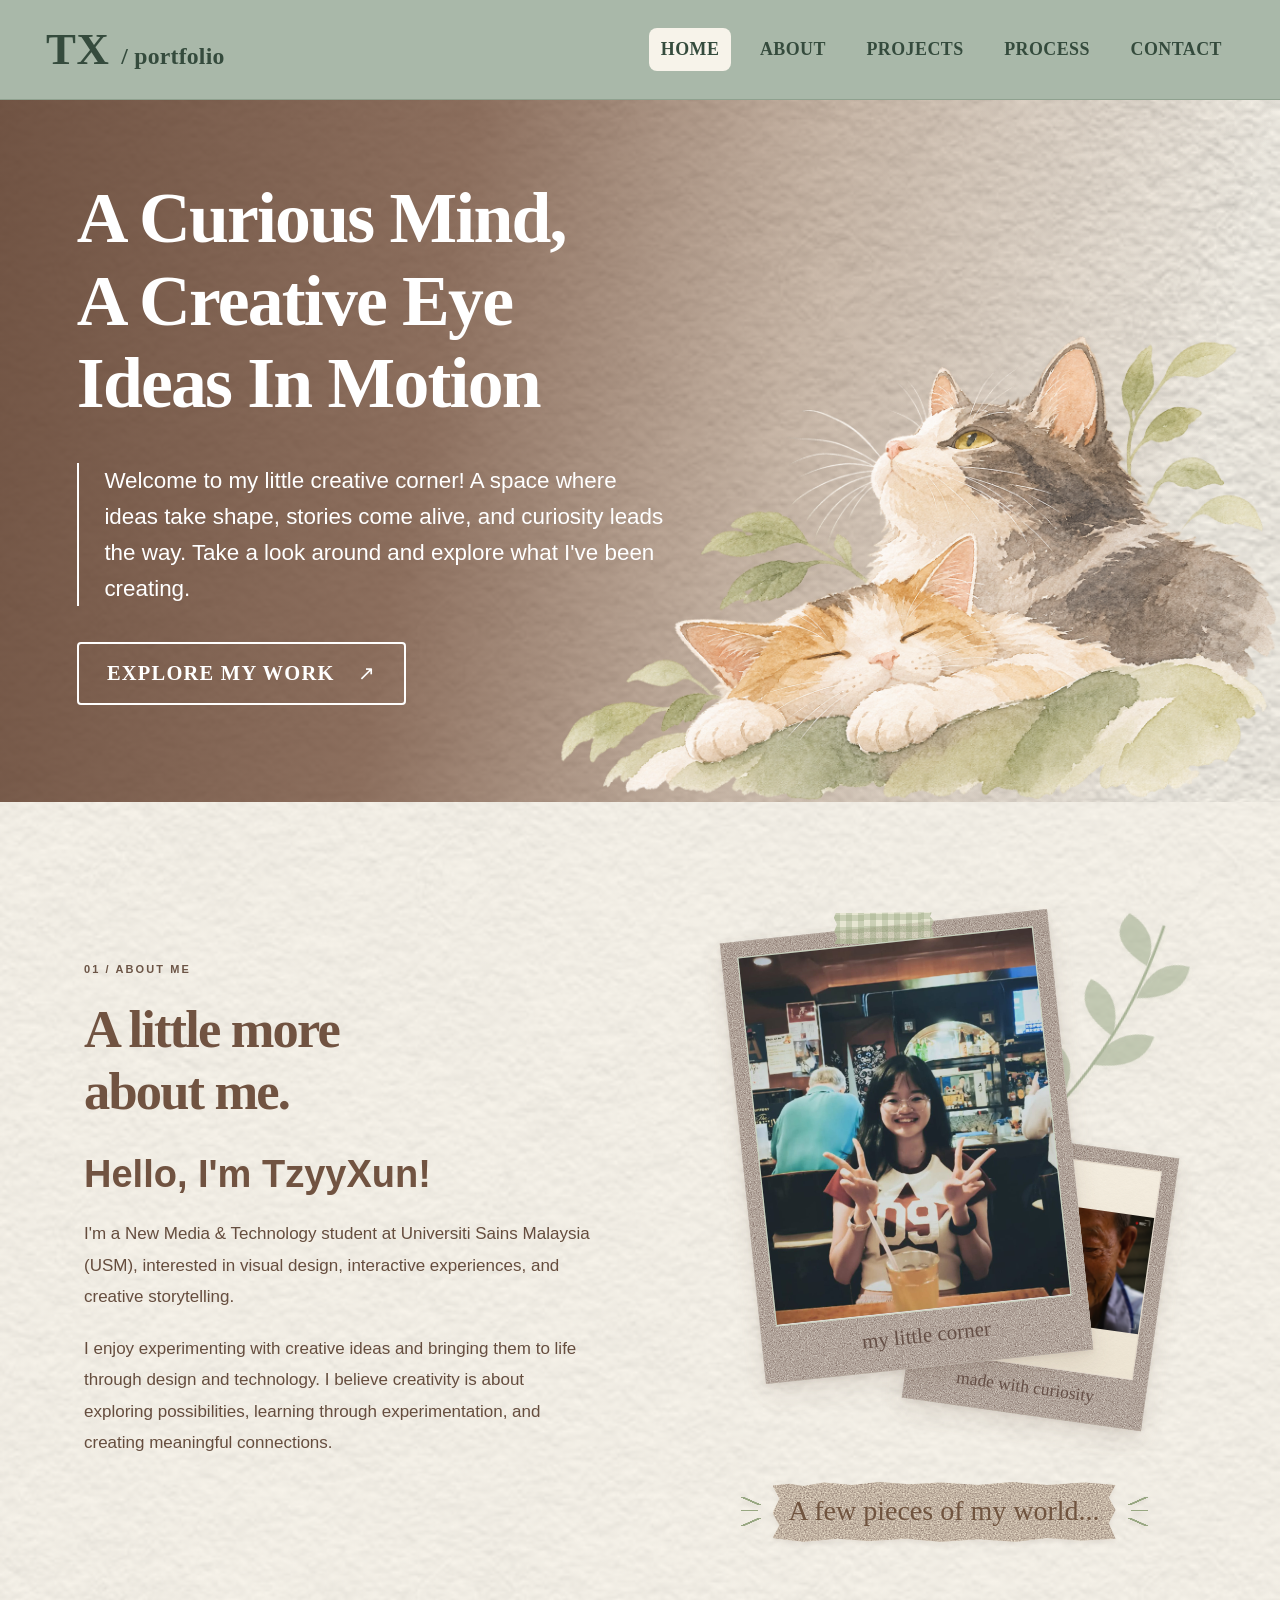
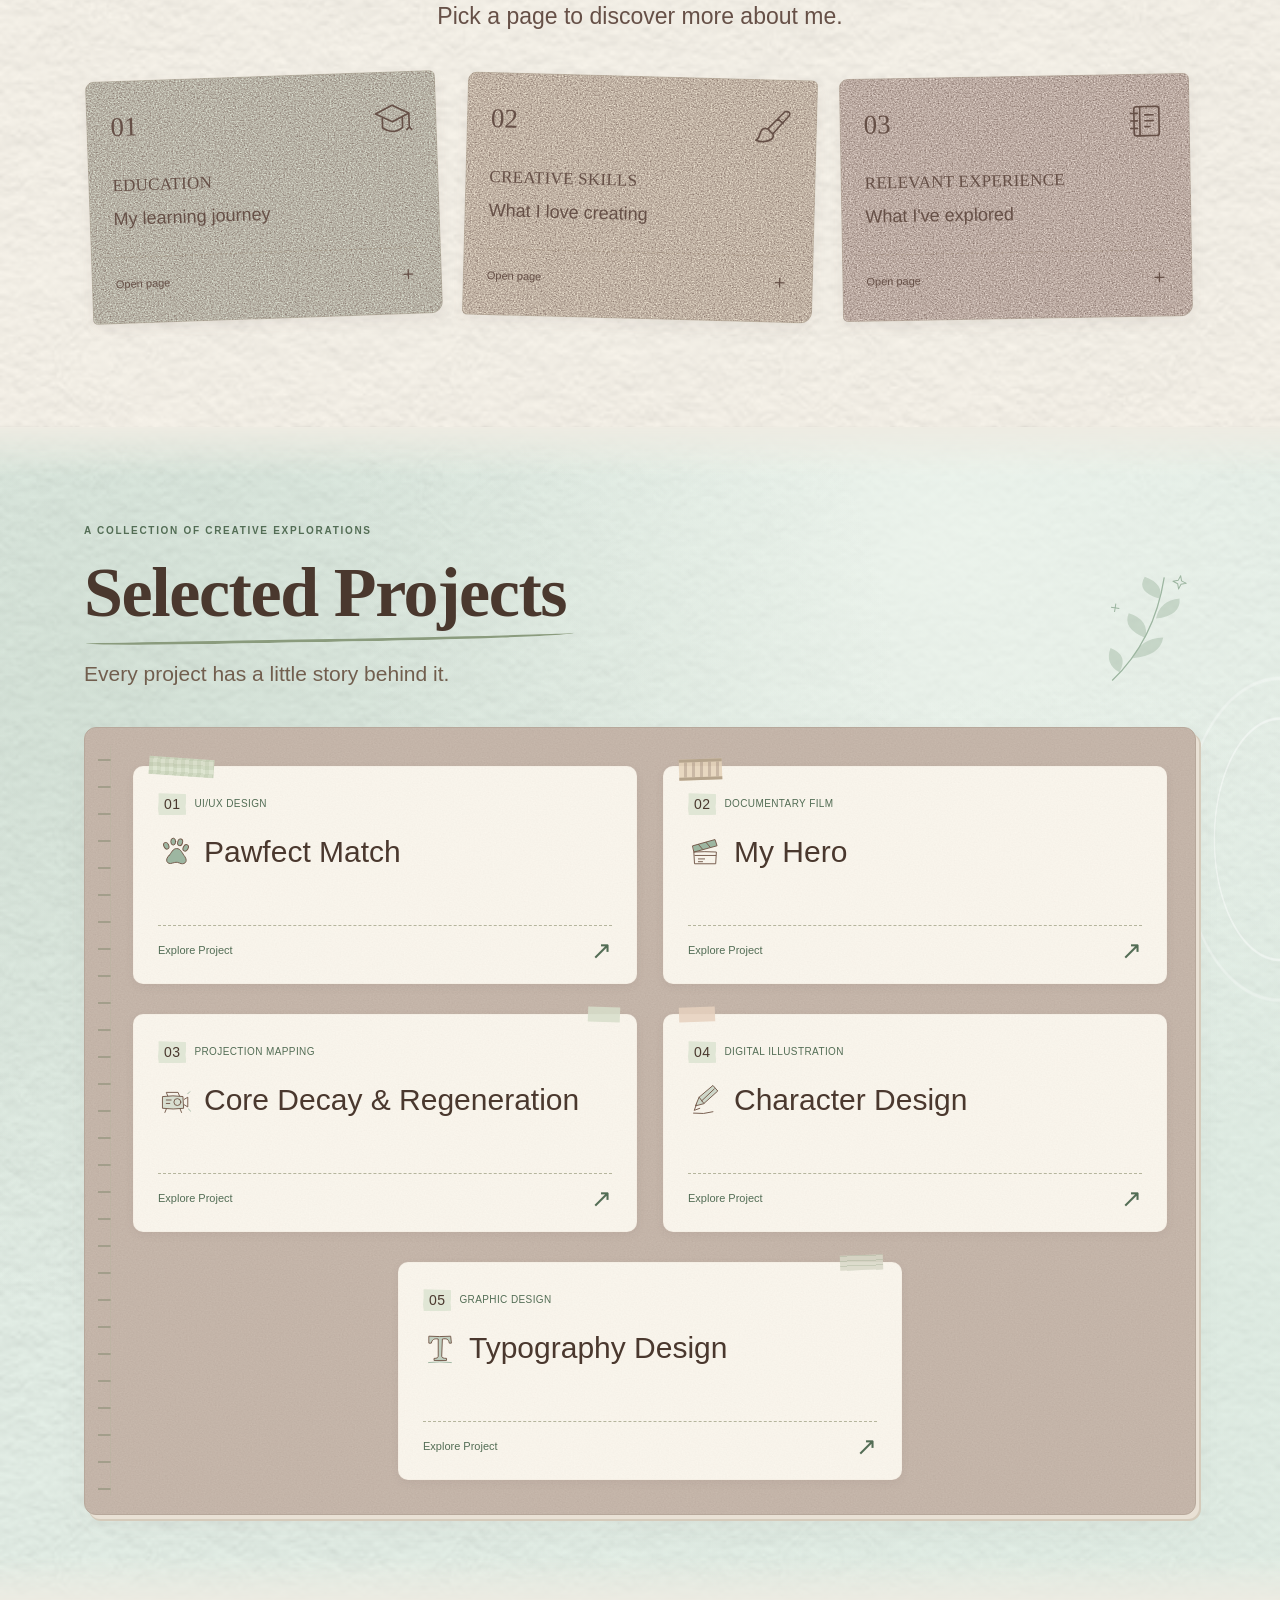
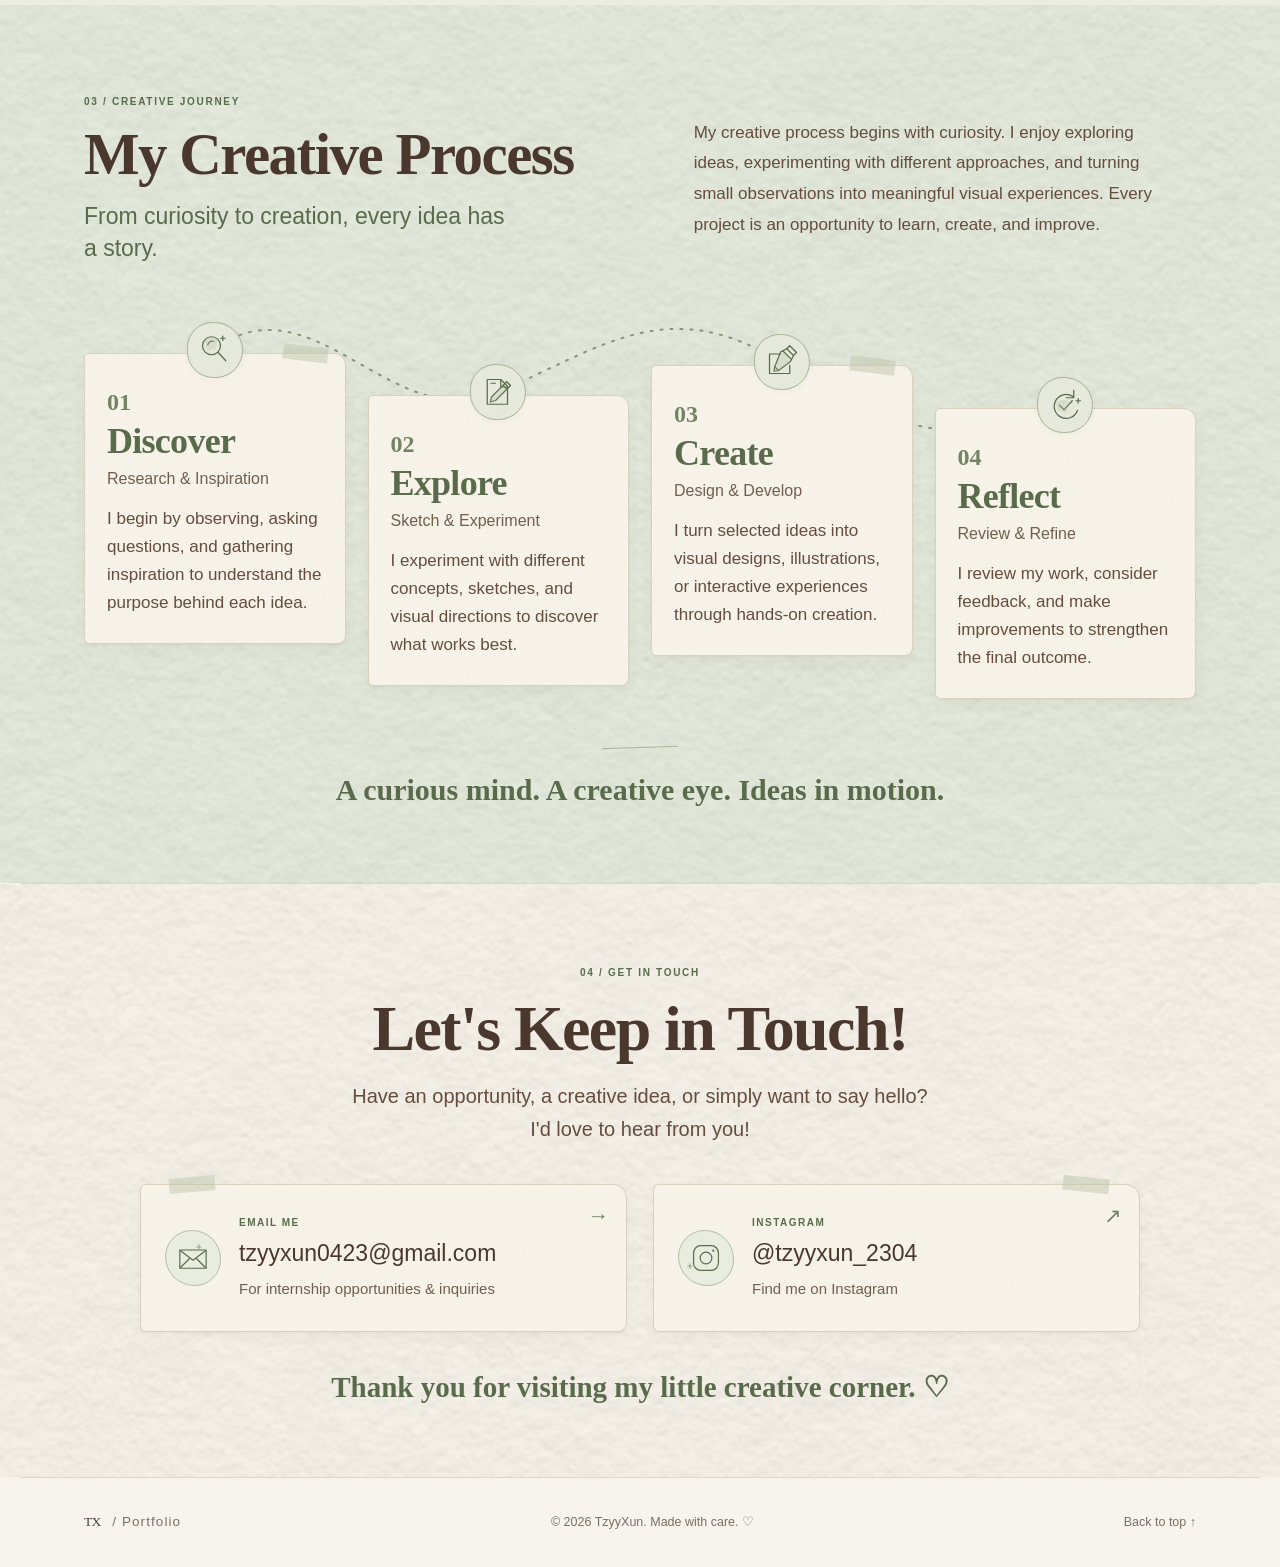
==== index.html @ 98da5b40 "Add files via upload" ====
<!DOCTYPE html>
<html lang="en">
<head>
  <meta charset="UTF-8">
  <meta name="viewport" content="width=device-width, initial-scale=1.0">
  <meta name="description" content="A New Media & Technology student portfolio. Explore selected projects, creative process, and contact information.">
  <title>Your Name — Creative Portfolio</title>
  <link rel="stylesheet" href="style.css">
  <script src="script.js" defer></script>
</head>
<body>
  <a class="skip-link" href="#main">Skip to content</a>
  <header class="site-header">
    <a class="wordmark" href="#home" aria-label="TzyyXun, home">TX<span> / portfolio</span></a>
    <button class="menu-toggle" aria-expanded="false" aria-controls="navigation">Menu <span aria-hidden="true">+</span></button>
    <nav id="navigation" aria-label="Main navigation">
      <a href="#home" aria-current="location">HOME</a><a href="#about">ABOUT</a><a href="#projects">PROJECTS</a><a href="#process">PROCESS</a><a href="#contact">CONTACT</a>
    </nav>
  </header>

  <main id="main">
    <section id="home">
      <!-- Home editorial composition with existing watercolor cat artwork. -->
      <div class="hero editorial-hero section-wrap">
      <div class="hero-copy">
        <h1><span>A Curious Mind,</span><span>A Creative Eye</span><span>Ideas In Motion</span></h1>
        <div class="hero-introduction">
        <p class="intro">Welcome to my little creative corner! A space where ideas take shape, stories come alive, and curiosity leads the way. Take a look around and explore what I've been creating.</p>
        </div>
        <a class="button" href="#projects">EXPLORE MY WORK <span aria-hidden="true">&#8599;</span></a>
      </div>
      <figure class="hero-illustration">
        <img src="Cat%20illustration.png" width="1536" height="1024" alt="Two watercolor cats resting among soft sage green leaves" fetchpriority="high" decoding="async">
      </figure>
      </div>
    </section>

    <section id="about" class="about section-wrap" aria-labelledby="about-title">
      <div class="scrapbook-intro">
        <div class="scrapbook-copy">
          <p class="eyebrow">01 / ABOUT ME</p>
          <h2 id="about-title">A little more<br>about me.</h2>
          <h3>Hello, I'm TzyyXun!</h3>
          <p>I'm a New Media &amp; Technology student at Universiti Sains Malaysia (USM), interested in visual design, interactive experiences, and creative storytelling.</p>
          <p>I enjoy experimenting with creative ideas and bringing them to life through design and technology. I believe creativity is about exploring possibilities, learning through experimentation, and creating meaningful connections.</p>
        </div>
        <div class="scrapbook-collage" aria-label="Personal scrapbook image placeholders">
          <div class="scrapbook-photo-stack">
          <!-- Replace each .scrapbook-image div with an img using the same class and descriptive alt text. -->
          <figure class="scrapbook-polaroid">
            <button type="button" class="scrapbook-photo-button" aria-label="Bring portrait to front" aria-pressed="true"></button>
            <span class="scrapbook-tape" aria-hidden="true"></span>
            <div class="scrapbook-image portrait-slot"><img src="Portrait.jpg" alt="TzyyXun smiling and holding up two peace signs" loading="lazy" decoding="async"></div>
            <figcaption>my little corner</figcaption>
          </figure>
          <figure class="scrapbook-artwork">
            <button type="button" class="scrapbook-photo-button" aria-label="Open mini artwork gallery and bring artwork to front" aria-pressed="false" aria-haspopup="dialog" aria-controls="artwork-gallery"></button>
            <div class="scrapbook-image artwork-slot"><img src="Artwork-MyHero.png" alt="My Hero short film artwork" loading="lazy" decoding="async"></div>
            <figcaption>made with curiosity</figcaption>
          </figure>
          <svg class="scrapbook-botanical" viewBox="0 0 100 180" fill="none" aria-hidden="true"><path d="M30 174Q65 100 63 12" stroke="currentColor" stroke-width="2"/><g fill="currentColor" opacity=".65"><path d="M61 44Q24 36 36 12Q63 18 61 44M62 69Q95 57 91 34Q64 36 62 69M55 101Q19 91 26 67Q53 70 55 101M47 126Q85 118 84 91Q55 93 47 126M36 153Q7 144 12 119Q39 122 36 153"/></g></svg>
          </div>
          <span class="scrapbook-margin-note"><span>A few pieces of my world...</span></span>
        </div>
      </div>
      <div class="scrapbook-pages">
        <p class="scrapbook-prompt">Pick a page to discover more about me.</p>
        <div class="scrapbook-cards" role="group" aria-label="Discover more about me">
          <div class="scrapbook-accordion-item">
          <button type="button" class="scrapbook-card education-card" id="education-card" aria-expanded="false" aria-controls="education-panel">
            <span class="scrapbook-card-top"><span>01</span><svg viewBox="0 0 48 48" fill="none" stroke="currentColor" stroke-width="2" stroke-linecap="round" stroke-linejoin="round" aria-hidden="true"><path d="m4 18 20-10 20 10-20 10L4 18Zm8 5v12q12 9 24 0V23M44 18v17m-3 3 3-3 3 3"/></svg></span>
            <span class="scrapbook-card-title">EDUCATION</span><span class="scrapbook-card-subtitle">My learning journey</span><span class="scrapbook-card-action" aria-hidden="true">Open page <span>＋</span></span>
          </button>
        <div class="scrapbook-panel" id="education-panel" role="region" aria-labelledby="education-card" inert>
          <div class="scrapbook-panel-clip">
            <div class="scrapbook-panel-paper education-paper">
              <div class="education-copy">
                <p class="eyebrow education-label">01 / EDUCATION</p>
                <h3 class="education-heading">My Learning Journey</h3>
                <h4 class="education-university">Universiti Sains Malaysia (USM)</h4>
                <p class="education-school">School of the Arts</p>
                <p class="education-programme">Bachelor of Fine Arts in New Media Design and Technology</p>
                <p class="education-period">
                  <svg viewBox="0 0 24 24" fill="none" stroke="currentColor" stroke-width="1.5" stroke-linecap="round" stroke-linejoin="round" aria-hidden="true"><rect x="3.5" y="5" width="17" height="16" rx="2"/><path d="M7.5 3v4m9-4v4M3.5 10h17M8 14h2m4 0h2m-8 3h2"/></svg>
                  <span>2024 – 2028 (Expected Graduation)</span>
                </p>
                <p class="education-description">Exploring visual design, digital media, interactive experiences, animation, and creative storytelling through hands-on projects.</p>
              </div>
              <div class="education-keepsake">
                <figure class="education-campus">
                  <span class="education-washi" aria-hidden="true"></span>
                  <img src="usm.png" alt="Watercolor illustration of the Universiti Sains Malaysia entrance sign surrounded by green trees and flowering plants" width="1536" height="1024" loading="lazy" decoding="async">
                  <figcaption>USM ♡</figcaption>
                </figure>
                <svg class="education-botanical" viewBox="0 0 90 125" fill="none" aria-hidden="true"><path d="M15 117Q47 79 68 10M36 87Q23 65 15 56M51 58Q72 50 80 33" stroke="currentColor" stroke-width="1.3" stroke-linecap="round"/><g fill="currentColor" fill-opacity=".22" stroke="currentColor" stroke-width=".8"><path d="M26 101Q5 97 9 81Q25 82 26 101ZM39 82Q61 85 64 67Q45 67 39 82ZM48 63Q28 59 31 42Q48 44 48 63ZM59 39Q78 38 80 22Q62 22 59 39ZM67 16Q53 10 58 2Q71 3 67 16ZM22 67Q8 66 7 52Q21 53 22 67Z"/></g></svg>
              </div>
            </div>
          </div>
        </div>
          </div>
          <div class="scrapbook-accordion-item">
          <button type="button" class="scrapbook-card skills-card" id="skills-card" aria-expanded="false" aria-controls="skills-panel">
            <span class="scrapbook-card-top"><span>02</span><svg viewBox="0 0 48 48" fill="none" stroke="currentColor" stroke-width="2" stroke-linecap="round" stroke-linejoin="round" aria-hidden="true"><path d="M38 6 18 27l6 6L43 11q3-6-5-5ZM18 27c-12-3-7 11-14 14 10 4 24-1 20-8M30 15l6 5"/></svg></span>
            <span class="scrapbook-card-title">CREATIVE SKILLS</span><span class="scrapbook-card-subtitle">What I love creating</span><span class="scrapbook-card-action" aria-hidden="true">Open page <span>＋</span></span>
          </button>
        <div class="scrapbook-panel" id="skills-panel" role="region" aria-labelledby="skills-card" inert>
          <div class="scrapbook-panel-clip">
            <div class="scrapbook-panel-paper creative-skills-paper">
              <header class="creative-skills-header">
                <p class="eyebrow">02 / WHAT I LOVE CREATING</p>
                <h3>Creative Skills</h3>
                <p class="creative-skills-intro">A few creative areas I've explored along the way.</p>
                <span class="creative-skills-tape" aria-hidden="true"></span>
              </header>
              <ul class="creative-skills-grid" aria-label="Creative areas explored">
                <li class="creative-skill">
                  <svg viewBox="0 0 24 24" fill="none" stroke="currentColor" stroke-width="1.5" stroke-linecap="round" stroke-linejoin="round" aria-hidden="true"><path d="M12 3a9 9 0 1 0 0 18h1a2 2 0 0 0 1.4-3.4 1.8 1.8 0 0 1 1.3-3.1H18a3 3 0 0 0 3-3C21 6.8 17 3 12 3Z"/><circle cx="7.5" cy="10" r=".7"/><circle cx="11" cy="7" r=".7"/><circle cx="15.5" cy="8" r=".7"/><circle cx="7.5" cy="14.5" r=".7"/></svg>
                  <span>Visual Design</span>
                </li>
                <li class="creative-skill">
                  <svg viewBox="0 0 24 24" fill="none" stroke="currentColor" stroke-width="1.5" stroke-linecap="round" stroke-linejoin="round" aria-hidden="true"><path d="m15 4 5 5M4 15 16 3a2.1 2.1 0 0 1 3 0l2 2a2.1 2.1 0 0 1 0 3L9 20l-6 1 1-6ZM4 15l5 5M13 21h8"/></svg>
                  <span>Digital Illustration</span>
                </li>
                <li class="creative-skill">
                  <svg viewBox="0 0 24 24" fill="none" stroke="currentColor" stroke-width="1.5" stroke-linecap="round" stroke-linejoin="round" aria-hidden="true"><rect x="2.5" y="3.5" width="19" height="14" rx="2"/><path d="M2.5 7.5h19M9 21h6m-3-3.5V21M6 5.5h.1m3 0h.1M6 11h5m-5 3h8"/></svg>
                  <span>UI/UX &amp; Web Design</span>
                </li>
                <li class="creative-skill">
                  <svg viewBox="0 0 24 24" fill="none" stroke="currentColor" stroke-width="1.5" stroke-linecap="round" stroke-linejoin="round" aria-hidden="true"><path d="m12 3 10 5-10 5L2 8l10-5ZM2 12l10 5 10-5M2 16l10 5 10-5"/></svg>
                  <span>Interactive Media</span>
                </li>
                <li class="creative-skill">
                  <svg viewBox="0 0 24 24" fill="none" stroke="currentColor" stroke-width="1.5" stroke-linecap="round" stroke-linejoin="round" aria-hidden="true"><rect x="3" y="3" width="18" height="18" rx="2"/><path d="M7 3v18M17 3v18M3 8h4m-4 8h4M17 8h4m-4 8h4m-10-6 4 2-4 2v-4Z"/></svg>
                  <span>Animation &amp; VFX</span>
                </li>
                <li class="creative-skill">
                  <svg viewBox="0 0 24 24" fill="none" stroke="currentColor" stroke-width="1.5" stroke-linecap="round" stroke-linejoin="round" aria-hidden="true"><rect x="2.5" y="6" width="13" height="12" rx="2"/><path d="m15.5 10 6-3v10l-6-3M6 10h3"/></svg>
                  <span>Video Production</span>
                </li>
              </ul>
              <section class="creative-tools" aria-labelledby="creative-tools-heading">
                <h4 id="creative-tools-heading">Software &amp; Tools <svg class="creative-tools-botanical" viewBox="0 0 32 36" fill="none" stroke="currentColor" stroke-width="1.2" stroke-linecap="round" stroke-linejoin="round" aria-hidden="true"><path d="M7 33Q18 22 23 4M15 23Q4 22 5 14Q14 13 15 23ZM20 15Q30 15 29 7Q21 7 20 15ZM23 6Q16 5 18 1Q24 1 23 6Z"/></svg></h4>
                <ul class="creative-tools-grid" aria-label="Software and tools explored">
                  <li><img src="Icon/PS-transparent.png" alt="Adobe Photoshop logo" decoding="async"><span>Photoshop</span></li>
                  <li><img src="Icon/AI-transparent.png" alt="Adobe Illustrator logo" decoding="async"><span>Illustrator</span></li>
                  <li><img src="Icon/ID-transparent.png" alt="Adobe InDesign logo" decoding="async"><span>InDesign</span></li>
                  <li><img src="Icon/Figma-transparent.png" alt="Figma logo" decoding="async"><span>Figma</span></li>
                  <li><img src="Icon/AE-transparent.png" alt="Adobe After Effects logo" decoding="async"><span>After Effects</span></li>
                  <li><img src="Icon/TD-transparent.png" alt="TouchDesigner logo" decoding="async"><span class="creative-tool-label-nowrap">TouchDesigner</span></li>
                  <li><img src="Icon/VS-alpha.png" alt="Visual Studio Code logo" decoding="async"><span>VS Code</span></li>
                  <li><img src="Icon/Capcut-alpha.png" alt="CapCut logo" decoding="async"><span>CapCut</span></li>
                </ul>
              </section>
            </div>
          </div>
        </div>
          </div>
          <div class="scrapbook-accordion-item">
          <button type="button" class="scrapbook-card experience-card" id="experience-card" aria-expanded="false" aria-controls="experience-panel">
            <span class="scrapbook-card-top"><span>03</span><svg viewBox="0 0 48 48" fill="none" stroke="currentColor" stroke-width="2" stroke-linecap="round" stroke-linejoin="round" aria-hidden="true"><rect x="10" y="7" width="30" height="35" rx="3"/><path d="M17 7v35M6 15h8M6 24h8M6 33h8M23 17h10M23 24h10M23 31h6"/></svg></span>
            <span class="scrapbook-card-title">RELEVANT EXPERIENCE</span><span class="scrapbook-card-subtitle">What I've explored</span><span class="scrapbook-card-action" aria-hidden="true">Open page <span>＋</span></span>
          </button>
        <div class="scrapbook-panel" id="experience-panel" role="region" aria-labelledby="experience-card" inert>
          <div class="scrapbook-panel-clip">
            <div class="scrapbook-panel-paper">
              <header class="experience-heading">
                <p class="eyebrow">03 / WHAT I'VE EXPLORED</p>
                <h3>Relevant Experience</h3>
                <p class="experience-intro">Learning through projects, teamwork, and creative experiences.</p>
              </header>
              <div class="experience-entries">
                <article class="experience-entry is-expanded" aria-labelledby="experience-neofest">
                  <div class="experience-icon" aria-hidden="true"><svg viewBox="0 0 32 32" fill="none"><path d="M6 13h7l12-6v18l-12-6H6zM13 13v6M9 19l2 8h5l-3-8M28 12l2-2m-2 10 2 2M3 14v4"/></svg></div>
                  <div class="experience-copy">
                    <h4 class="experience-chapter-heading">
                      <button type="button" class="experience-toggle" id="experience-neofest" aria-expanded="true" aria-controls="experience-neofest-description">
                        <span class="experience-chapter">CHAPTER 01</span>
                        <span class="experience-title">NEOFEST &mdash; Film Showcase</span>
                        <span class="experience-role">Publicity Head of Department (HOD)</span>
                        <svg class="experience-chevron" viewBox="0 0 20 20" fill="none" aria-hidden="true"><path d="m5 7 5 5 5-5"/></svg>
                      </button>
                    </h4>
                    <div class="experience-detail" id="experience-neofest-description" role="region" aria-labelledby="experience-neofest">
                      <div class="experience-detail-clip"><p class="experience-description">Contributed to publicity planning and visual communication for a student film showcase, supporting promotional design and event awareness.</p></div>
                    </div>
                  </div>
                </article>
                <article class="experience-entry" aria-labelledby="experience-buddhist">
                  <div class="experience-icon" aria-hidden="true"><svg viewBox="0 0 32 32" fill="none"><path d="M16 9C12 6 7 6 3 7v19c5-1 9-1 13 2 4-3 8-3 13-2V7c-4-1-9-1-13 2v19M7 12c2-.3 4 0 6 1m-6 4c2-.3 4 0 6 1m6-5c2-1 4-1.3 6-1m-6 6c2-1 4-1.3 6-1"/></svg></div>
                  <div class="experience-copy">
                    <h4 class="experience-chapter-heading">
                      <button type="button" class="experience-toggle" id="experience-buddhist" aria-expanded="false" aria-controls="experience-buddhist-description">
                        <span class="experience-chapter">CHAPTER 02</span>
                        <span class="experience-title">Buddhist Society &mdash; Library Team</span>
                        <span class="experience-role">Co-Editor &amp; Visual Design Contributor</span>
                        <svg class="experience-chevron" viewBox="0 0 20 20" fill="none" aria-hidden="true"><path d="m5 7 5 5 5-5"/></svg>
                      </button>
                    </h4>
                    <div class="experience-detail" id="experience-buddhist-description" role="region" aria-labelledby="experience-buddhist" inert>
                      <div class="experience-detail-clip"><p class="experience-description">Served as one of the co-editors of <i>Dandelion</i> (<span lang="zh">蒲公英</span>), a student publication, contributing to editorial work and publication design. Also created digital event announcements (<i>E-Bodhi Leaf</i> / <span lang="zh">电子菩提叶</span>) and illustrated festival posters to support the society's activities.</p></div>
                    </div>
                  </div>
                </article>
                <article class="experience-entry" aria-labelledby="experience-academic">
                  <div class="experience-icon" aria-hidden="true"><svg viewBox="0 0 32 32" fill="none"><path d="m8 23-2 5 5-2L27 10l-3-3L8 23zm0 0 3 3M20 11l3 3M5 7h8M5 12h5M5 17h2M17 27h10"/></svg></div>
                  <div class="experience-copy">
                    <h4 class="experience-chapter-heading">
                      <button type="button" class="experience-toggle" id="experience-academic" aria-expanded="false" aria-controls="experience-academic-description">
                        <span class="experience-chapter">CHAPTER 03</span>
                        <span class="experience-title">Academic Creative Projects</span>
                        <span class="experience-role">New Media Design and Technology | Universiti Sains Malaysia</span>
                        <svg class="experience-chevron" viewBox="0 0 20 20" fill="none" aria-hidden="true"><path d="m5 7 5 5 5-5"/></svg>
                      </button>
                    </h4>
                    <div class="experience-detail" id="experience-academic-description" role="region" aria-labelledby="experience-academic" inert>
                      <div class="experience-detail-clip"><p class="experience-description">Worked on university projects involving UI/UX design, digital illustration, typography, projection mapping, and experimental media. Gained hands-on experience in concept development, visual storytelling, prototyping, and creative collaboration.</p></div>
                    </div>
                  </div>
                </article>
              </div>
            </div>
          </div>
        </div>
          </div>
        </div>
      </div>
    </section>
    <section id="projects" class="projects section-wrap" aria-labelledby="projects-heading">
      <div class="section-heading projects-heading">
        <p class="eyebrow">A COLLECTION OF CREATIVE EXPLORATIONS</p>
        <h2 id="projects-heading">Selected Projects</h2>
        <p class="projects-subtitle">Every project has a little story behind it.</p>
        <svg class="projects-botanical" viewBox="0 0 100 150" fill="none" aria-hidden="true" focusable="false"><path d="M20 143Q62 88 62 12" stroke="currentColor" stroke-width="1.5"/><g fill="currentColor"><path opacity=".45" d="M60 38Q31 34 39 15Q64 20 60 38M60 62Q89 54 84 34Q61 40 60 62M51 87Q22 80 27 61Q53 65 51 87M40 113Q72 105 72 83Q45 88 40 113M27 132Q8 125 12 105Q35 110 27 132"/></g><path d="m81 7 2 6 6 2-6 2-2 6-2-6-6-2 6-2zM10 52v10m-5-5h10" stroke="currentColor" stroke-width="1.2" stroke-linejoin="round"/></svg>
      </div>
      <div class="project-grid">
        <button type="button" class="project-card" data-project="0" aria-haspopup="dialog" aria-controls="pawfect-dialog" aria-labelledby="project-title-01">
          <span class="project-card-copy">
            <span class="project-meta"><span class="project-number">01</span><span>UI/UX Design</span></span>
            <span class="project-title-row"><svg class="project-doodle" viewBox="0 0 52 52" fill="none" stroke="#715647" stroke-width="1.35" stroke-linecap="round" stroke-linejoin="round" aria-hidden="true" focusable="false"><g fill="#9DB6A1"><ellipse cx="12" cy="17" rx="3.5" ry="5" transform="rotate(-25 12 17)"/><ellipse cx="22" cy="11" rx="3.5" ry="5"/><ellipse cx="32" cy="12" rx="3.5" ry="5" transform="rotate(15 32 12)"/><ellipse cx="40" cy="20" rx="3.5" ry="5" transform="rotate(28 40 20)"/><path d="M16 31c4-4 5-10 11-10s8 7 12 12c5 8-2 12-8 9-4-2-6-1-10 0-8 3-12-5-5-11Z"/></g></svg><span class="project-title" id="project-title-01">Pawfect Match</span></span>
            <span class="project-explore">Explore Project <span aria-hidden="true">&#8599;</span></span>
          </span>
        </button>
        <button type="button" class="project-card" data-project="1" aria-haspopup="dialog" aria-controls="project-dialog" aria-labelledby="project-title-02">
          <span class="project-card-copy">
            <span class="project-meta"><span class="project-number">02</span><span>Documentary Film</span></span>
            <span class="project-title-row"><svg class="project-doodle" viewBox="0 0 52 52" fill="none" stroke="#715647" stroke-width="1.35" stroke-linecap="round" stroke-linejoin="round" aria-hidden="true" focusable="false"><path d="m7 17 32-9 3 9-33 9Z" fill="#9DB6A1"/><path d="m15 15 6 7m5-10 6 7"/><path d="M9 26q15-1 32 0l-1 17H10Z"/><path d="M10 31h30m-25 5h9m-9 4h6"/></svg><span class="project-title" id="project-title-02">My Hero</span></span>
            <span class="project-explore">Explore Project <span aria-hidden="true">&#8599;</span></span>
          </span>
        </button>
        <button type="button" class="project-card" data-project="2" aria-haspopup="dialog" aria-controls="project-dialog" aria-labelledby="project-title-03">
          <span class="project-card-copy">
            <span class="project-meta"><span class="project-number">03</span><span>Projection Mapping</span></span>
            <span class="project-title-row"><svg class="project-doodle" viewBox="0 0 52 52" fill="none" stroke="#715647" stroke-width="1.35" stroke-linecap="round" stroke-linejoin="round" aria-hidden="true" focusable="false"><path d="M7 21q15-2 29 0l1 17q-15 2-30 0Z" fill="#9DB6A1" fill-opacity=".35"/><circle cx="28" cy="29" r="5"/><path d="m38 25 5-3v14l-5-3M12 26h7m-7 5h5m-5 8-2 5m22-5 2 5M14 20l-2-5h17l2 5"/><path d="m43 17 3-3m-2 25 3 3" stroke="#9DB6A1"/></svg><span class="project-title" id="project-title-03">Core Decay &amp; Regeneration</span></span>
            <span class="project-explore">Explore Project <span aria-hidden="true">&#8599;</span></span>
          </span>
        </button>
        <button type="button" class="project-card" data-project="3" aria-haspopup="dialog" aria-controls="project-dialog" aria-labelledby="project-title-04">
          <span class="project-card-copy">
            <span class="project-meta"><span class="project-number">04</span><span>Digital Illustration</span></span>
            <span class="project-title-row"><svg class="project-doodle" viewBox="0 0 52 52" fill="none" stroke="#715647" stroke-width="1.35" stroke-linecap="round" stroke-linejoin="round" aria-hidden="true" focusable="false"><path d="m11 34 5-12L36 5l7 8-20 18Z" fill="#9DB6A1" fill-opacity=".45"/><path d="m16 22 7 9m-11 2-3 8 8-3m3-11 18-17M8 45q15 2 28-2"/></svg><span class="project-title" id="project-title-04">Character Design</span></span>
            <span class="project-explore">Explore Project <span aria-hidden="true">&#8599;</span></span>
          </span>
        </button>
        <button type="button" class="project-card" data-project="4" aria-haspopup="dialog" aria-controls="project-dialog" aria-labelledby="project-title-05">
          <span class="project-card-copy">
            <span class="project-meta"><span class="project-number">05</span><span>Graphic Design</span></span>
            <span class="project-title-row"><svg class="project-doodle" viewBox="0 0 52 52" fill="none" stroke="#715647" stroke-width="1.35" stroke-linecap="round" stroke-linejoin="round" aria-hidden="true" focusable="false"><path d="M9 9q15 1 31 0l1 10h-3c-1-6-4-7-10-6l-1 25q0 3 7 3v3H16v-3q6 0 6-3V13c-6-1-9 1-10 6H9Z" fill="#9DB6A1" fill-opacity=".6"/><path d="M8 47q16-2 33 0" stroke="#9DB6A1"/></svg><span class="project-title" id="project-title-05">Typography Design</span></span>
            <span class="project-explore">Explore Project <span aria-hidden="true">&#8599;</span></span>
          </span>
        </button>
      </div>
    </section>

    <section id="process" class="process section-wrap" aria-labelledby="process-title">
      <div class="journey-heading">
        <header><p class="eyebrow">03 / Creative journey</p><h2 id="process-title">My Creative Process</h2><p class="journey-subtitle">From curiosity to creation, every idea has a story.</p></header>
        <p class="journey-intro">My creative process begins with curiosity. I enjoy exploring ideas, experimenting with different approaches, and turning small observations into meaningful visual experiences. Every project is an opportunity to learn, create, and improve.</p>
      </div>
      <div class="journey-track">
        <svg class="journey-path" viewBox="0 0 1100 180" preserveAspectRatio="none" fill="none" aria-hidden="true" focusable="false"><path d="M128 97C226 22 305 185 410 139S577 40 690 109S866 200 972 152" stroke="currentColor" stroke-width="2" stroke-linecap="round" stroke-dasharray="2 8" vector-effect="non-scaling-stroke"/><path d="m961 145 12 7-10 9" stroke="currentColor" stroke-width="1.5" stroke-linecap="round" stroke-linejoin="round"/></svg>
        <ol class="journey-stages" role="list">
          <li class="journey-stage"><span class="journey-symbol" aria-hidden="true"><svg viewBox="0 0 52 52" fill="none" focusable="false"><circle cx="22" cy="21" r="12"/><path d="m31 30 10 11M17 20q2-6 8-5M37 8v6m-3-3h6"/><path class="journey-icon-wash" d="M13 13q9-6 17 0l-2 12-12 3Z"/></svg></span><span class="journey-number" aria-hidden="true">01</span><h3>Discover</h3><p class="journey-stage-note">Research &amp; Inspiration</p><p class="journey-stage-copy">I begin by observing, asking questions, and gathering inspiration to understand the purpose behind each idea.</p></li>
          <li class="journey-stage"><span class="journey-symbol" aria-hidden="true"><svg viewBox="0 0 52 52" fill="none" focusable="false"><path d="M11 10h18l9 9v24H11Z"/><path d="M29 10v10h9M17 33l-2 7 7-2 20-20-5-5Z"/><path d="m32 18 5 5M16 15h6"/><path class="journey-icon-wash" d="m17 33 15-15 5 5-15 15-7 2Z"/></svg></span><span class="journey-number" aria-hidden="true">02</span><h3>Explore</h3><p class="journey-stage-note">Sketch &amp; Experiment</p><p class="journey-stage-copy">I experiment with different concepts, sketches, and visual directions to discover what works best.</p></li>
          <li class="journey-stage"><span class="journey-symbol" aria-hidden="true"><svg viewBox="0 0 52 52" fill="none" focusable="false"><path d="M10 16h15m12 15v11H10V16M25 13l8-4 9 9-4 8-16 12-6 1 1-6Z"/><path d="m28 12 11 11M17 33l5 5M33 9l4-4 9 9-4 4"/><path class="journey-icon-wash" d="m17 33 11-20 10 13-16 12-6 1Z"/></svg></span><span class="journey-number" aria-hidden="true">03</span><h3>Create</h3><p class="journey-stage-note">Design &amp; Develop</p><p class="journey-stage-copy">I turn selected ideas into visual designs, illustrations, or interactive experiences through hands-on creation.</p></li>
          <li class="journey-stage"><span class="journey-symbol" aria-hidden="true"><svg viewBox="0 0 52 52" fill="none" focusable="false"><path d="M37 16a16 16 0 1 0 5 18M37 7v10H27"/><path d="m18 27 6 6 11-12M43 18v6m-3-3h6"/><path class="journey-icon-wash" d="M13 24q9-9 19 0l-5 13-11-3Z"/></svg></span><span class="journey-number" aria-hidden="true">04</span><h3>Reflect</h3><p class="journey-stage-note">Review &amp; Refine</p><p class="journey-stage-copy">I review my work, consider feedback, and make improvements to strengthen the final outcome.</p></li>
        </ol>
      </div>
      <blockquote class="journey-quote"><p>A curious mind. A creative eye. Ideas in motion.</p></blockquote>
    </section>

    <section id="contact" class="contact section-wrap" aria-labelledby="contact-title">
      <div class="contact-content">
        <header class="contact-heading"><p class="eyebrow">04 / Get in touch</p><h2 id="contact-title">Let's Keep in Touch!</h2><p class="contact-description">Have an opportunity, a creative idea, or simply want to say hello? I'd love to hear from you!</p></header>
        <div class="contact-cards">
          <a class="contact-card" href="mailto:tzyyxun0423@gmail.com">
            <span class="contact-card-icon" aria-hidden="true"><svg viewBox="0 0 52 52" fill="none" focusable="false"><path d="M8 15h36v25H8Z"/><path d="m9 16 17 13 17-13M9 39l12-12m22 12L31 27"/><path d="M34 8v6m-3-3h6" stroke="#9aa986"/></svg></span>
            <span class="contact-card-copy"><span class="contact-card-label">EMAIL ME</span><span class="contact-card-value">tzyyxun0423@gmail.com</span><span class="contact-card-note">For internship opportunities &amp; inquiries</span></span>
            <span class="contact-card-arrow" aria-hidden="true">&#8594;</span>
          </a>
          <a class="contact-card" href="https://www.instagram.com/tzyyxun_2304/" target="_blank" rel="noopener noreferrer">
            <span class="contact-card-icon" aria-hidden="true"><svg viewBox="0 0 52 52" fill="none" focusable="false"><rect x="9" y="9" width="34" height="34" rx="10"/><circle cx="26" cy="26" r="8"/><circle cx="36" cy="16" r="1.5" fill="currentColor" stroke="none"/><path d="M4 34v6m-3-3h6" stroke="#9aa986"/></svg></span>
            <span class="contact-card-copy"><span class="contact-card-label">INSTAGRAM</span><span class="contact-card-value">@tzyyxun_2304</span><span class="contact-card-note">Find me on Instagram</span><span class="contact-sr-only"> (opens in a new tab)</span></span>
            <span class="contact-card-arrow" aria-hidden="true">&#8599;</span>
          </a>
        </div>
        <p class="contact-closing">Thank you for visiting my little creative corner. ♡</p>
      </div>
    </section>
  </main>
  <footer class="section-wrap"><a class="wordmark" href="#home">TX<span> / Portfolio</span></a><p>© <span id="year">2026</span> TzyyXun. Made with care. ♡</p><a href="#home">Back to top ↑</a></footer>

  <dialog id="pawfect-dialog" aria-labelledby="pawfect-title">
    <div class="pawfect-toolbar"><span>PROJECT JOURNAL / 01</span><button type="button" class="pawfect-close" aria-label="Close Pawfect Match case study" autofocus>&times;</button></div>
    <article class="pawfect-content">
      <header class="pawfect-header"><p class="pawfect-kicker">UI DESIGN</p><h2 id="pawfect-title">Pawfect Match</h2><p class="pawfect-subtitle">Pet Care &amp; Shopping Mobile App Concept</p>
        <dl class="pawfect-facts"><div><dt>Project Type</dt><dd>Individual Project</dd></div><div><dt>Role</dt><dd>UI Designer</dd></div><div><dt>Design Tool</dt><dd>Figma</dd></div><div><dt>Platform</dt><dd>Mobile App Concept</dd></div></dl>
      </header>
      <section aria-labelledby="pawfect-overview"><h3 id="pawfect-overview"><span>01 /</span> PROJECT OVERVIEW</h3><div class="pawfect-editorial-copy"><p>Pawfect Match is a mobile app design concept that combines pet food shopping with accessible pet care information. The app allows users to explore food products for cats and dogs while learning about everyday pet care, nutrition, common health concerns, and essential pet care tips.</p><p>The project aims to create a friendly, organised, and approachable mobile interface that makes pet-related information and shopping easier to navigate.</p></div></section>
      <section aria-labelledby="pawfect-approach"><h3 id="pawfect-approach"><span>02 /</span> DESIGN APPROACH</h3><div class="pawfect-editorial-copy"><p>My design approach focused on creating a welcoming and easy-to-understand mobile interface. I developed the final screen designs directly in Figma, exploring a warm visual identity through neutral colours, pet photography, rounded interface elements, and consistent navigation.</p><p>I organised the screens around three main areas: browsing pet food products, accessing pet care information, and exploring brand-related content. My focus was on maintaining visual consistency and making the different sections feel connected.</p></div>
        <ol class="pawfect-highlights"><li><span>01</span><h4>Friendly Visual Identity</h4><p>Warm neutral colours, pet imagery, and rounded interface elements create an approachable atmosphere.</p></li><li><span>02</span><h4>Organised Content</h4><p>Shopping, pet care guidance, and health information are separated into clear sections.</p></li><li><span>03</span><h4>Consistent Interface</h4><p>Repeated navigation patterns, icons, and layout styles help maintain consistency across the app.</p></li></ol>
      </section>
      <section aria-labelledby="pawfect-final"><h3 id="pawfect-final"><span>03 /</span> FINAL UI DESIGN</h3><p>The final interface designs showcase the app's main screens, from welcoming users to exploring pet food products and accessing useful pet care information.</p><p class="pawfect-asset-note">Select a design to view it larger. Screens exported together are shown in their original combined image.</p>
        <div class="pawfect-ui-group"><h4>A. Welcome &amp; Login</h4><div class="pawfect-screen-grid">
            <figure class="pawfect-screen pawfect-combined"><button type="button" data-pawfect-image="Project%201/2e0b6107-af7c-4989-b9a5-112af92fdc70.png" data-caption="Welcome / Get Started &amp; Login" aria-label="Enlarge Welcome / Get Started &amp; Login" aria-haspopup="dialog" aria-controls="pawfect-viewer"><img src="Project%201/2e0b6107-af7c-4989-b9a5-112af92fdc70.png" alt="Combined Figma screenshot of the Pawfect Match login and welcome screens" loading="lazy" decoding="async"><span>View design &#8599;</span></button><figcaption>Welcome / Get Started &amp; Login</figcaption></figure>
            <figure class="pawfect-screen"><button type="button" data-pawfect-image="Project%201/ddaa37b3-fcd8-4fe6-a2d5-f0f31ed6c4dd.png" data-caption="Introduction" aria-label="Enlarge Introduction" aria-haspopup="dialog" aria-controls="pawfect-viewer"><img src="Project%201/ddaa37b3-fcd8-4fe6-a2d5-f0f31ed6c4dd.png" alt="Introduction screen with pet photography and Feed with Confidence message" loading="lazy" decoding="async"><span>View design &#8599;</span></button><figcaption>Introduction</figcaption></figure></div></div>
        <div class="pawfect-ui-group"><h4>B. Home &amp; Navigation</h4><div class="pawfect-screen-grid">
            <figure class="pawfect-screen"><button type="button" data-pawfect-image="Project%201/ad0b0c36-bddd-409e-aab7-6f93689a072e.png" data-caption="Home" aria-label="Enlarge Home" aria-haspopup="dialog" aria-controls="pawfect-viewer"><img src="Project%201/ad0b0c36-bddd-409e-aab7-6f93689a072e.png" alt="Home screen with cat and dog navigation categories" loading="lazy" decoding="async"><span>View design &#8599;</span></button><figcaption>Home</figcaption></figure>
            </div></div>
        <div class="pawfect-ui-group"><h4>C. Pet Food Shopping</h4><div class="pawfect-screen-grid">
            <figure class="pawfect-screen pawfect-combined"><button type="button" data-pawfect-image="Project%201/58aeed1a-bf8c-44cb-bd41-48a65d336ef1.png" data-caption="Cat Categories &amp; Dog Categories" aria-label="Enlarge Cat Categories &amp; Dog Categories" aria-haspopup="dialog" aria-controls="pawfect-viewer"><img src="Project%201/58aeed1a-bf8c-44cb-bd41-48a65d336ef1.png" alt="Combined Figma screenshot of cat and dog food shopping categories" loading="lazy" decoding="async"><span>View design &#8599;</span></button><figcaption>Cat Categories &amp; Dog Categories</figcaption></figure></div></div>
        <div class="pawfect-ui-group"><h4>D. Pet Care &amp; Health</h4><div class="pawfect-screen-grid">
            <figure class="pawfect-screen pawfect-combined"><button type="button" data-pawfect-image="Project%201/274cc0d1-519f-4f54-87a4-f3418e2f4a0e.png" data-caption="Dog Essentials &amp; Cat Essentials" aria-label="Enlarge Dog Essentials &amp; Cat Essentials" aria-haspopup="dialog" aria-controls="pawfect-viewer"><img src="Project%201/274cc0d1-519f-4f54-87a4-f3418e2f4a0e.png" alt="Combined Figma screenshot of dog and cat essentials screens" loading="lazy" decoding="async"><span>View design &#8599;</span></button><figcaption>Dog Essentials &amp; Cat Essentials</figcaption></figure>
            <figure class="pawfect-screen pawfect-combined"><button type="button" data-pawfect-image="Project%201/08e1894d-597c-48de-9d0d-b5620e8da20a.png" data-caption="Cat Common Issues &amp; Dog Common Issues" aria-label="Enlarge Cat Common Issues &amp; Dog Common Issues" aria-haspopup="dialog" aria-controls="pawfect-viewer"><img src="Project%201/08e1894d-597c-48de-9d0d-b5620e8da20a.png" alt="Combined Figma screenshot of common cat and dog health issues" loading="lazy" decoding="async"><span>View design &#8599;</span></button><figcaption>Cat Common Issues &amp; Dog Common Issues</figcaption></figure>
            <figure class="pawfect-screen"><button type="button" data-pawfect-image="Project%201/d1d2a577-e721-458a-9652-2387071803e1.png" data-caption="Health Basics" aria-label="Enlarge Health Basics" aria-haspopup="dialog" aria-controls="pawfect-viewer"><img src="Project%201/d1d2a577-e721-458a-9652-2387071803e1.png" alt="Health Basics screen showing pet care and nutrition information" loading="lazy" decoding="async"><span>View design &#8599;</span></button><figcaption>Health Basics</figcaption></figure></div></div>
        <div class="pawfect-ui-group"><h4>E. Brand &amp; Information</h4><div class="pawfect-screen-grid">
            <figure class="pawfect-screen pawfect-combined"><button type="button" data-pawfect-image="Project%201/975f1278-0253-4fb2-ab7b-197675e2263b.png" data-caption="Our Story &amp; About Us" aria-label="Enlarge Our Story &amp; About Us" aria-haspopup="dialog" aria-controls="pawfect-viewer"><img src="Project%201/975f1278-0253-4fb2-ab7b-197675e2263b.png" alt="Combined Figma screenshot of Our Story and About Us pages" loading="lazy" decoding="async"><span>View design &#8599;</span></button><figcaption>Our Story &amp; About Us</figcaption></figure>
            <figure class="pawfect-screen"><button type="button" data-pawfect-image="Project%201/68067760-8a4b-43bb-9c9f-4724da369867.png" data-caption="Contact" aria-label="Enlarge Contact" aria-haspopup="dialog" aria-controls="pawfect-viewer"><img src="Project%201/68067760-8a4b-43bb-9c9f-4724da369867.png" alt="Pawfect Match contact information screen" loading="lazy" decoding="async"><span>View design &#8599;</span></button><figcaption>Contact</figcaption></figure>
            <figure class="pawfect-screen"><button type="button" data-pawfect-image="Project%201/0b06b9b0-f414-406d-b90c-bef7d1b8848a.png" data-caption="Credits" aria-label="Enlarge Credits" aria-haspopup="dialog" aria-controls="pawfect-viewer"><img src="Project%201/0b06b9b0-f414-406d-b90c-bef7d1b8848a.png" alt="Pawfect Match credits screen listing image sources, information sources and design resources" loading="lazy" decoding="async"><span>View design &#8599;</span></button><figcaption>Credits</figcaption></figure></div></div>
      </section>
      <section class="pawfect-reflection" aria-labelledby="pawfect-reflection"><h3 id="pawfect-reflection"><span>04 /</span> DESIGN REFLECTION</h3><p>Through Pawfect Match, I gained more experience in designing mobile interfaces with Figma, organising different types of content, and maintaining a consistent visual style across multiple screens.</p><p>The project helped me understand the importance of balancing visual appeal with clear navigation and readable information. It also encouraged me to think more carefully about how interface elements work together to create a cohesive mobile app experience.</p></section>
    </article>
  </dialog>
  <dialog id="pawfect-viewer" aria-labelledby="pawfect-viewer-caption">
    <div class="pawfect-viewer-toolbar"><span>DESIGN DETAIL</span><button type="button" class="pawfect-close" aria-label="Close enlarged image" autofocus>&times;</button></div>
    <img class="pawfect-viewer-image" alt="">
    <div class="pawfect-viewer-navigation"><button type="button" data-direction="-1" aria-label="Previous image">&#8592;</button><p id="pawfect-viewer-caption" aria-live="polite"></p><button type="button" data-direction="1" aria-label="Next image">&#8594;</button></div>
  </dialog>
  <template id="hero-template">
    <article class="hero-content">
      <header><p class="hero-kicker">DOCUMENTARY FILM</p><h2 id="hero-title">My Hero &ndash; Grandpa</h2><p class="hero-subtitle">A Story of Everyday Love &amp; Quiet Dedication</p>
        <dl class="hero-facts"><div><dt>Project Type</dt><dd>Individual Project</dd></div><div><dt>Role</dt><dd>Director, Storyboard Artist, Cinematographer &amp; Video Editor</dd></div><div><dt>Editing Software</dt><dd>CapCut</dd></div><div><dt>Deliverables</dt><dd>30-Shot Storyboard &amp; Final Documentary</dd></div></dl>
      </header>
      <section aria-labelledby="hero-overview"><h3 id="hero-overview">01 / PROJECT OVERVIEW</h3><p>My Hero &ndash; Grandpa is a personal documentary short film that tells the story of my grandfather, an everyday hero whose love and dedication are reflected through his daily routines.</p><p>The film follows his life through gardening, preparing vegetables, selling pineapples at the market, and enjoying quiet moments at home. Through these simple activities, I wanted to highlight his perseverance, patience, and the sacrifices he makes for his family.</p><p>This individual project was independently planned, storyboarded, filmed, and edited by me. It reflects my belief that true heroes are not always extraordinary people, but those who quietly dedicate their lives to the people they love.</p></section>
      <section aria-labelledby="hero-planning"><h3 id="hero-planning">02 / STORYBOARD &amp; PLANNING</h3><p>Before filming, I created a 30-shot storyboard to plan the visual sequence, camera angles, shot compositions, and movements. The storyboard helped me organise the documentary into meaningful moments, from my grandfather's daily work to his peaceful time at home.</p><div class="hero-storyboards">
          <figure><button type="button" data-storyboard="Project%202/Storyboard-01.png" data-page="01" aria-label="Enlarge storyboard page 01" aria-haspopup="dialog" aria-controls="hero-viewer"><img src="Project%202/Storyboard-01.png" alt="My Hero storyboard page 01, shots 1 to 6, with original drawings and planning annotations" loading="lazy" decoding="async"><span>View Storyboard &#8599;</span></button><figcaption>Storyboard / Page 01</figcaption></figure>
          <figure><button type="button" data-storyboard="Project%202/Storyboard-02.png" data-page="02" aria-label="Enlarge storyboard page 02" aria-haspopup="dialog" aria-controls="hero-viewer"><img src="Project%202/Storyboard-02.png" alt="My Hero storyboard page 02, shots 7 to 12, with original drawings and planning annotations" loading="lazy" decoding="async"><span>View Storyboard &#8599;</span></button><figcaption>Storyboard / Page 02</figcaption></figure>
          <figure><button type="button" data-storyboard="Project%202/Storyboard-03.png" data-page="03" aria-label="Enlarge storyboard page 03" aria-haspopup="dialog" aria-controls="hero-viewer"><img src="Project%202/Storyboard-03.png" alt="My Hero storyboard page 03, shots 13 to 18, with original drawings and planning annotations" loading="lazy" decoding="async"><span>View Storyboard &#8599;</span></button><figcaption>Storyboard / Page 03</figcaption></figure>
          <figure><button type="button" data-storyboard="Project%202/Storyboard-04.png" data-page="04" aria-label="Enlarge storyboard page 04" aria-haspopup="dialog" aria-controls="hero-viewer"><img src="Project%202/Storyboard-04.png" alt="My Hero storyboard page 04, shots 19 to 24, with original drawings and planning annotations" loading="lazy" decoding="async"><span>View Storyboard &#8599;</span></button><figcaption>Storyboard / Page 04</figcaption></figure>
          <figure><button type="button" data-storyboard="Project%202/Storyboard-05.png" data-page="05" aria-label="Enlarge storyboard page 05" aria-haspopup="dialog" aria-controls="hero-viewer"><img src="Project%202/Storyboard-05.png" alt="My Hero storyboard page 05, shots 25 to 30, with original drawings and planning annotations" loading="lazy" decoding="async"><span>View Storyboard &#8599;</span></button><figcaption>Storyboard / Page 05</figcaption></figure>
      </div></section>
      <section aria-labelledby="hero-visual"><h3 id="hero-visual">03 / VISUAL STORYTELLING</h3><p>I used a combination of wide shots, close-ups, and observational camera movements to capture the details of my grandfather's everyday life. These visual choices helped communicate his hard work, patience, and quiet dedication without relying on dramatic storytelling.</p><ol class="hero-highlights"><li><span>01</span><h4>Everyday Routines</h4><p>Wide and medium shots establish the garden, market, and home environments, showing the rhythm of my grandfather's daily life.</p></li><li><span>02</span><h4>Meaningful Details</h4><p>Close-up shots of his hands, expressions, and everyday actions highlight the physical effort and care behind seemingly ordinary tasks.</p></li><li><span>03</span><h4>Personal Connection</h4><p>Natural moments, gentle camera movements, and simple compositions create an intimate and sincere portrait of my grandfather.</p></li></ol></section>
      <section aria-labelledby="hero-final"><h3 id="hero-final">04 / FINAL DOCUMENTARY</h3><h4>Final Documentary &mdash; My Hero: Grandpa</h4><p>The completed documentary brings together the planned visual sequences to tell a personal story about family, perseverance, and the meaning of everyday heroism.</p><video class="hero-video" controls preload="metadata" playsinline aria-label="Final Documentary — My Hero: Grandpa"><source src="Project%202/My%20Hero-Grandpa-browser.mp4" type="video/mp4">Your browser does not support embedded video. <a href="Project%202/My%20Hero-Grandpa-browser.mp4">Open the documentary</a>.</video></section>
      <section aria-labelledby="hero-reflection"><h3 id="hero-reflection">05 / PERSONAL REFLECTION</h3><p>Creating My Hero &ndash; Grandpa allowed me to explore documentary storytelling through a subject who is personally meaningful to me.</p><p>Planning the storyboard, filming everyday moments, and editing the final video helped me understand how camera composition, pacing, and small visual details can communicate emotion.</p><p>Most importantly, this project reminded me to appreciate the people whose everyday efforts often go unnoticed. Through this film, I wanted to express my gratitude to my grandfather and show that love and dedication can be found in the simplest moments.</p></section>
    </article>
  </template>
  <dialog id="hero-viewer" aria-labelledby="hero-viewer-caption">
    <div class="hero-viewer-toolbar"><span id="hero-viewer-caption" aria-live="polite">Storyboard</span><div><button type="button" class="hero-zoom" aria-pressed="false">Zoom in</button><button type="button" class="hero-viewer-close" aria-label="Close storyboard viewer" autofocus>&times;</button></div></div>
    <div class="hero-viewer-stage" tabindex="0" aria-label="Storyboard page; scroll to read when zoomed"><img alt=""></div>
    <div class="hero-viewer-navigation"><button type="button" data-hero-direction="-1" aria-label="Previous storyboard page">&#8592;</button><span>Use arrow keys to browse pages</span><button type="button" data-hero-direction="1" aria-label="Next storyboard page">&#8594;</button></div>
  </dialog>


  <template id="typography-template">
    <article class="typography-content">
      <header><p class="typography-kicker">GRAPHIC DESIGN / TYPOGRAPHY</p><h2 id="typography-title">Typography Design</h2><p class="typography-subtitle">Bodoni &mdash; Typeface Study</p><dl class="typography-facts"><div><dt>Typeface</dt><dd>Bodoni</dd></div><div><dt>Classification</dt><dd>Modern / Didone Serif</dd></div><div><dt>Software</dt><dd>Adobe InDesign</dd></div><div><dt>Format</dt><dd>A2 Typography Poster</dd></div></dl></header>
      <section aria-labelledby="typography-overview"><h3 id="typography-overview">01 / PROJECT OVERVIEW</h3><h4>Bodoni &mdash; Typeface Study</h4><div class="typography-intro"><div><p>This project explores the visual characteristics of Bodoni through an experimental typographic poster. I focused on its dramatic stroke contrast, refined serif details, and elegant letterforms while experimenting with scale, fragmentation, and composition.</p><p class="typography-note">Giambattista Bodoni &middot; Late 18th Century</p></div><figure class="typography-hero"><a class="typography-image-link" href="Project%205/c1e81e89-1f90-400f-8fc5-c2b716d20e76.png" aria-label="Enlarge Final Bodoni poster" aria-haspopup="dialog" aria-controls="pawfect-viewer"><img src="Project%205/c1e81e89-1f90-400f-8fc5-c2b716d20e76.png" alt="Complete red, black and white Bodoni poster with a fragmented letter B, diagonal slices, red circular accents and specimen text." loading="eager" decoding="async"><span>View full size &#8599;</span></a><figcaption>Final Bodoni poster</figcaption></figure></div></section>
      <section aria-labelledby="typography-exploration"><h3 id="typography-exploration">02 / TYPEFACE EXPLORATION</h3><h4>Understanding Bodoni</h4><p>Bodoni is a Modern / Didone serif typeface recognised for its high stroke contrast, vertical stress, and fine, unbracketed serifs. These characteristics inspired me to create a composition that balances elegance with a bold experimental visual approach.</p><figure class="typography-research"><a class="typography-image-link" href="Project%205/bodoni-anatomy.png" aria-label="Enlarge Bodoni letterform anatomy" aria-haspopup="dialog" aria-controls="pawfect-viewer"><img src="Project%205/bodoni-anatomy.png" alt="Original Bodoni research sheet identifying vertical stress, counters, ascenders, descenders, ligatures and thin unbracketed serifs." loading="lazy" decoding="async"><span>View full size &#8599;</span></a><figcaption>Bodoni letterform anatomy</figcaption></figure></section>
      <section aria-labelledby="typography-composition"><h3 id="typography-composition">03 / DESIGN EXPLORATION</h3><h4>Exploring Composition</h4><p>I explored different poster arrangements before developing the final composition. I experimented with scale, asymmetry, letterform placement, and the relationship between typography and negative space.</p><div class="typography-studies"><figure><a class="typography-image-link" href="Project%205/bodoni-composition-01.png" aria-label="Enlarge Fragmented &amp; experimental" aria-haspopup="dialog" aria-controls="pawfect-viewer"><img src="Project%205/bodoni-composition-01.png" alt="Original composition study with a large sliced letter B, asymmetric information and red circular accents." loading="lazy" decoding="async"><span>View full size &#8599;</span></a><figcaption>Fragmented &amp; experimental</figcaption></figure><figure><a class="typography-image-link" href="Project%205/bodoni-composition-02.png" aria-label="Enlarge Minimalist &amp; editorial" aria-haspopup="dialog" aria-controls="pawfect-viewer"><img src="Project%205/bodoni-composition-02.png" alt="Original composition study with a centred Bodoni wordmark, offset grey lettering and generous negative space." loading="lazy" decoding="async"><span>View full size &#8599;</span></a><figcaption>Minimalist &amp; editorial</figcaption></figure><figure><a class="typography-image-link" href="Project%205/bodoni-composition-03.png" aria-label="Enlarge Layered &amp; dimensional" aria-haspopup="dialog" aria-controls="pawfect-viewer"><img src="Project%205/bodoni-composition-03.png" alt="Original composition study with overlapping red and black B and D letterforms." loading="lazy" decoding="async"><span>View full size &#8599;</span></a><figcaption>Layered &amp; dimensional</figcaption></figure></div></section>
      <section aria-labelledby="typography-grid"><h3 id="typography-grid">04 / GRID &amp; LAYOUT</h3><h4>Structure Behind the Design</h4><div class="typography-intro"><p>Although the poster uses an experimental composition, its layout is supported by a structured grid. I used alignment guides to organise the information, maintain consistent spacing, and create a clear visual hierarchy between the oversized letterform and supporting text.</p><figure class="typography-grid-art"><a class="typography-image-link" href="Project%205/8f4cd925-d787-418f-9a9e-cfc8efd9c5a0.png" aria-label="Enlarge Grid and alignment structure developed in Adobe InDesign." aria-haspopup="dialog" aria-controls="pawfect-viewer"><img src="Project%205/8f4cd925-d787-418f-9a9e-cfc8efd9c5a0.png" alt="The Bodoni poster with cyan and magenta InDesign alignment guides visible across the composition." loading="lazy" decoding="async"><span>View full size &#8599;</span></a><figcaption>Grid and alignment structure developed in Adobe InDesign.</figcaption></figure></div></section>
      <section aria-labelledby="typography-outcome"><h3 id="typography-outcome">05 / FINAL POSTER</h3><h4>Final Outcome</h4><p>The final poster combines Bodoni's classical elegance with a contemporary experimental composition. The fragmented letterform creates a strong focal point, while the supporting information and specimen text maintain the poster's typographic purpose.</p></section>
      <section aria-labelledby="typography-reflection"><h3 id="typography-reflection">06 / REFLECTION</h3><h4>What I Learned</h4><p>This project helped me understand how typography can function as both information and visual expression. I learned to balance experimental composition with readability, using grid systems, spacing, contrast, and hierarchy to organise the poster. Working with Bodoni also strengthened my attention to letterform details and typographic consistency.</p></section>
    </article>
  </template>

  <template id="character-template">
    <article class="character-content">
      <header><p class="character-kicker">DIGITAL ILLUSTRATION / CHARACTER DESIGN</p><h2 id="character-title">Character Design</h2><p class="character-subtitle">An original character, from silhouette to expression.</p><p class="character-meta">Original Character Design</p></header>
      <section aria-labelledby="character-overview"><h3 id="character-overview">01 / PROJECT OVERVIEW</h3><div class="character-intro"><div><p>This project explores the creation of an original anime-inspired character, from early silhouette and anatomy studies to a fully developed design. I focused on creating a recognisable visual identity through her hairstyle, clothing, accessories, poses, and expressions.</p><p class="character-note">A relaxed student aesthetic, with playful details and a love for music.</p></div><figure class="character-hero"><a class="character-image-link" href="Project%204/d30d1762-aabc-4875-8bce-80fd3187898a.jpg" aria-label="Enlarge Final Character Illustration" aria-haspopup="dialog" aria-controls="pawfect-viewer"><img src="Project%204/d30d1762-aabc-4875-8bce-80fd3187898a.jpg" alt="Full-length character with long dark-blue hair, pink cat-ear headphones, a pink-and-green hoodie, denim shorts and orange ankle boots." loading="eager" decoding="async"><span>View full size &#8599;</span></a><figcaption>Final Character Illustration</figcaption></figure></div></section>
      <section aria-labelledby="character-exploration"><h3 id="character-exploration">02 / DESIGN EXPLORATION</h3><h4>Silhouette &amp; Anatomy</h4><p>I began by exploring different silhouettes and studying body structure to develop a balanced character design. These studies helped me understand how proportion, shape, and anatomy influence the overall appearance of a character.</p><div class="character-gallery"><figure><a class="character-image-link" href="Project%204/d16d2f02-7727-4028-b562-dedac2f11e1c.jpg" aria-label="Enlarge Silhouette Exploration" aria-haspopup="dialog" aria-controls="pawfect-viewer"><img src="Project%204/d16d2f02-7727-4028-b562-dedac2f11e1c.jpg" alt="Six black character silhouettes exploring different hairstyles, clothing shapes and proportions." loading="lazy" decoding="async"><span>View full size &#8599;</span></a><figcaption>Silhouette Exploration</figcaption></figure><figure><a class="character-image-link" href="Project%204/33a3d084-c850-48a3-b4aa-bcebb743029d.jpg" aria-label="Enlarge Anatomy-Based Construction" aria-haspopup="dialog" aria-controls="pawfect-viewer"><img src="Project%204/33a3d084-c850-48a3-b4aa-bcebb743029d.jpg" alt="The chosen character silhouette alongside a grayscale full-body construction of the dressed character." loading="lazy" decoding="async"><span>View full size &#8599;</span></a><figcaption>Anatomy-Based Construction</figcaption></figure></div></section>
      <section aria-labelledby="character-development"><h3 id="character-development">03 / CHARACTER DEVELOPMENT</h3><h4>Visual Identity &amp; Turnaround</h4><p>Pink cat-ear headphones express her interest in music. An oversized pink-and-green gradient hoodie keeps the design comfortable and casual, while long dark-blue hair adds movement. Denim shorts and orange ankle boots complete her everyday style.</p><div class="character-gallery"><figure><a class="character-image-link" href="Project%204/aabe432a-1105-44d1-8181-3446f262ac15.jpg" aria-label="Enlarge Character Design Breakdown" aria-haspopup="dialog" aria-controls="pawfect-viewer"><img src="Project%204/aabe432a-1105-44d1-8181-3446f262ac15.jpg" alt="Annotated character sheet with close-ups of the cat-ear headphones, gradient hoodie, hair and ankle boots." loading="lazy" decoding="async"><span>View full size &#8599;</span></a><figcaption>Character Design Breakdown</figcaption></figure><figure><a class="character-image-link" href="Project%204/123c9dc4-1725-4eec-b8f8-9727eb3bc8ad.jpg" aria-label="Enlarge Turnaround Sheet" aria-haspopup="dialog" aria-controls="pawfect-viewer"><img src="Project%204/123c9dc4-1725-4eec-b8f8-9727eb3bc8ad.jpg" alt="Front, side and back views showing the character's consistent clothing, hairstyle and proportions." loading="lazy" decoding="async"><span>View full size &#8599;</span></a><figcaption>Turnaround Sheet</figcaption></figure></div></section>
      <section aria-labelledby="character-expression"><h3 id="character-expression">04 / EXPRESSIONS &amp; POSES</h3><p>After establishing the character's appearance, I explored different poses and facial expressions to communicate her personality. These variations helped me practise consistency while making the character feel more expressive and lively.</p><div class="character-gallery"><figure><a class="character-image-link" href="Project%204/d60e259e-c922-4923-98dd-12ce48887304.jpg" aria-label="Enlarge Dynamic Poses" aria-haspopup="dialog" aria-controls="pawfect-viewer"><img src="Project%204/d60e259e-c922-4923-98dd-12ce48887304.jpg" alt="Three full-body poses showing the character drawing, listening to music and sitting with her head resting on one hand." loading="lazy" decoding="async"><span>View full size &#8599;</span></a><figcaption>Dynamic Poses</figcaption></figure><figure><a class="character-image-link" href="Project%204/2eca2e56-8579-41dc-b197-f948129e3f32.jpg" aria-label="Enlarge Facial Expressions" aria-haspopup="dialog" aria-controls="pawfect-viewer"><img src="Project%204/2eca2e56-8579-41dc-b197-f948129e3f32.jpg" alt="Four character portraits showing cheerful, angry, crying and bashful expressions." loading="lazy" decoding="async"><span>View full size &#8599;</span></a><figcaption>Facial Expressions</figcaption></figure></div></section>
      <section aria-labelledby="character-final"><h3 id="character-final">05 / FINAL CHARACTER DESIGN</h3><p>The completed design brings together a recognisable silhouette, playful accessories and a relaxed everyday outfit, with consistent details across the turnaround, poses and expressions.</p></section>
      <section aria-labelledby="character-reflection"><h3 id="character-reflection">06 / REFLECTION</h3><p>This project helped me improve my understanding of character proportions, visual consistency, and expressive design. I learned how small details, such as accessories, clothing, and facial expressions, can communicate a character's personality. Developing the character from early studies to a final illustration also strengthened my confidence in digital character design.</p></section>
    </article>
  </template>

  <template id="mapping-template">
    <article class="mapping-content">
      <header>
        <p class="mapping-kicker">PROJECTION MAPPING / INTERACTIVE MEDIA</p>
        <h2 id="mapping-title">Core Decay &amp; Regeneration</h2>
        <p class="mapping-subtitle">A visual story of food waste, renewal &amp; the cycle of life.</p>
        <dl class="mapping-facts"><div><dt>Project Type</dt><dd>Individual University Project</dd></div><div><dt>Tools</dt><dd>Adobe After Effects, TouchDesigner</dd></div><div><dt>Duration</dt><dd>Approximately 20 seconds</dd></div><div><dt>Format</dt><dd>3D box projection</dd></div></dl>
        <p class="mapping-materials"><span>Materials /</span> Projector, laptop and a white box structure.</p>
      </header>
      <section aria-labelledby="mapping-overview"><h3 id="mapping-overview">01 / PROJECT OVERVIEW</h3><p>Core Decay &amp; Regeneration is a projection mapping project that explores food waste and the possibility of renewal. Through a short visual narrative, a fresh apple gradually decays before transforming into a growing tree, representing sustainability, regeneration, and the cycle of life.</p></section>
      <section aria-labelledby="mapping-concept"><h3 id="mapping-concept">02 / CONCEPT &amp; VISUAL NARRATIVE</h3>
        <ol class="mapping-narrative"><li><span>01 / 0&ndash;6s</span><h4>Freshness</h4><p>A fresh apple represents food in its original, healthy condition.</p></li><li><span>02 / 6&ndash;14s</span><h4>Decay</h4><p>The apple gradually deteriorates, symbolising food waste and loss.</p></li><li><span>03 / 14&ndash;20s</span><h4>Regeneration</h4><p>The decayed apple transforms into a growing tree, representing renewal and the cycle of life.</p></li></ol>
      </section>
      <section aria-labelledby="mapping-process"><h3 id="mapping-process">03 / CREATIVE PROCESS</h3><p class="mapping-gallery-note">Original sketches, screenshots and setup photographs from my project documentation. Select an image to view it at full size.</p>
        <div class="mapping-process-step"><h4>A. Initial Sketch &amp; Perspective Study</h4><p>I explored how two-dimensional visuals could be translated onto the surfaces of a three-dimensional box. The sketches helped me plan the perspective and layout before starting the digital production.</p><div class="mapping-gallery"><figure><a class="mapping-image-link" href="Project%203/Process%20Images/perspective-sketch-front.png" aria-haspopup="dialog" aria-controls="pawfect-viewer" aria-label="View original image: Original perspective sketch for the two visible faces."><img src="Project%203/Process%20Images/perspective-sketch-front.png" alt="Hand-drawn box study showing an apple across two surfaces and notes about the different viewing angles." loading="lazy" decoding="async"><span>View full size &#8599;</span></a><figcaption>Original perspective sketch for the two visible faces.</figcaption></figure>
<figure><a class="mapping-image-link" href="Project%203/Process%20Images/perspective-sketch-side.png" aria-haspopup="dialog" aria-controls="pawfect-viewer" aria-label="View original image: Apple-to-tree narrative and surface layout study."><img src="Project%203/Process%20Images/perspective-sketch-side.png" alt="Original sketches showing the apple-to-tree idea, perspective, and separate box surfaces." loading="lazy" decoding="async"><span>View full size &#8599;</span></a><figcaption>Apple-to-tree narrative and surface layout study.</figcaption></figure></div></div>
        <div class="mapping-process-step"><h4>B. Animation Development &mdash; Adobe After Effects</h4><p>I created the apple-to-tree animation in Adobe After Effects using separate layers and compositions. Rotation, scaling and positioning helped match the visual elements to the perspective of each box surface, while the timeline controlled the transitions between stages.</p><div class="mapping-gallery"><figure><a class="mapping-image-link" href="Project%203/Process%20Images/after-effects-animation-layers.png" aria-haspopup="dialog" aria-controls="pawfect-viewer" aria-label="View original image: Animation layers and keyframes in After Effects."><img src="Project%203/Process%20Images/after-effects-animation-layers.png" alt="After Effects workspace showing the apple decay animation, layered elements, and timeline keyframes." loading="lazy" decoding="async"><span>View full size &#8599;</span></a><figcaption>Animation layers and keyframes in After Effects.</figcaption></figure>
<figure><a class="mapping-image-link" href="Project%203/Process%20Images/after-effects-apple-composition.png" aria-haspopup="dialog" aria-controls="pawfect-viewer" aria-label="View original image: Tree transformation within the animation timeline."><img src="Project%203/Process%20Images/after-effects-apple-composition.png" alt="After Effects composition showing the tree transformation and its animation layers." loading="lazy" decoding="async"><span>View full size &#8599;</span></a><figcaption>Tree transformation within the animation timeline.</figcaption></figure>
<figure><a class="mapping-image-link" href="Project%203/Process%20Images/after-effects-perspective-adjustment.png" aria-haspopup="dialog" aria-controls="pawfect-viewer" aria-label="View original image: Rotation and positioning for the box perspective."><img src="Project%203/Process%20Images/after-effects-perspective-adjustment.png" alt="After Effects perspective adjustment showing a rotated visual surface with transform controls." loading="lazy" decoding="async"><span>View full size &#8599;</span></a><figcaption>Rotation and positioning for the box perspective.</figcaption></figure>
<figure><a class="mapping-image-link" href="Project%203/Process%20Images/after-effects-composition-structure.png" aria-haspopup="dialog" aria-controls="pawfect-viewer" aria-label="View original image: Composition structure and layered visual elements."><img src="Project%203/Process%20Images/after-effects-composition-structure.png" alt="After Effects project panel showing multiple compositions and the visual elements used in the animation." loading="lazy" decoding="async"><span>View full size &#8599;</span></a><figcaption>Composition structure and layered visual elements.</figcaption></figure></div></div>
        <div class="mapping-process-step"><h4>C. Projection Setup</h4><p>I prepared a white box as a clean, neutral projection surface and positioned the projector in front of it. Adjusting the distance and angle helped the visuals cover the visible surfaces while minimising distortion.</p><div class="mapping-gallery"><figure><a class="mapping-image-link" href="Project%203/Process%20Images/box-structure.jpeg" aria-haspopup="dialog" aria-controls="pawfect-viewer" aria-label="View original image: White box prepared as the projection surface."><img src="Project%203/Process%20Images/box-structure.jpeg" alt="The original white box structure before projection." loading="lazy" decoding="async"><span>View full size &#8599;</span></a><figcaption>White box prepared as the projection surface.</figcaption></figure>
<figure><a class="mapping-image-link" href="Project%203/Process%20Images/installation-setup.jpeg" aria-haspopup="dialog" aria-controls="pawfect-viewer" aria-label="View original image: Projector and laptop in the physical setup."><img src="Project%203/Process%20Images/installation-setup.jpeg" alt="Photograph of the projector on a chair and the laptop used for the projection setup." loading="lazy" decoding="async"><span>View full size &#8599;</span></a><figcaption>Projector and laptop in the physical setup.</figcaption></figure></div></div>
        <div class="mapping-process-step"><h4>D. Projection Mapping &mdash; TouchDesigner</h4><p>I imported the final animation into TouchDesigner and aligned the four corners of the visual with the edges of the box. I adjusted the mapping so the projected imagery appeared connected across the different surfaces.</p><div class="mapping-gallery"><figure><a class="mapping-image-link" href="Project%203/Process%20Images/touchdesigner-mapping.png" aria-haspopup="dialog" aria-controls="pawfect-viewer" aria-label="View original image: TouchDesigner mapping preview and alignment check."><img src="Project%203/Process%20Images/touchdesigner-mapping.png" alt="Laptop displaying the mapping preview while coloured test surfaces are projected onto the box." loading="lazy" decoding="async"><span>View full size &#8599;</span></a><figcaption>TouchDesigner mapping preview and alignment check.</figcaption></figure>
<figure><a class="mapping-image-link" href="Project%203/Process%20Images/aligned-projection.jpeg" aria-haspopup="dialog" aria-controls="pawfect-viewer" aria-label="View original image: Animation aligned with the physical box surfaces."><img src="Project%203/Process%20Images/aligned-projection.jpeg" alt="The completed animation projected onto the box with the TouchDesigner workspace visible on the laptop." loading="lazy" decoding="async"><span>View full size &#8599;</span></a><figcaption>Animation aligned with the physical box surfaces.</figcaption></figure></div></div>
      </section>
      <section aria-labelledby="mapping-showcase"><h3 id="mapping-showcase">04 / FINAL SHOWCASE</h3>
        <figure class="mapping-showcase"><div class="mapping-video-paper"><video class="mapping-video" controls playsinline preload="metadata" aria-label="Final showcase of Core Decay and Regeneration projection mapping"><source src="Project%203/Mapping%20final%20showcase.mp4" type="video/mp4">Your browser does not support embedded video. <a href="Project%203/Mapping%20final%20showcase.mp4">Open the original projection mapping showcase</a>.</video></div><figcaption>Final projection mapping installation &mdash; the apple's transformation from decay to regeneration is projected across the surfaces of a three-dimensional box.</figcaption></figure>
      </section>
      <section aria-labelledby="mapping-reflection"><h3 id="mapping-reflection">05 / REFLECTION</h3><p>This project helped me understand how animation can extend beyond a flat screen and interact with physical space. One of the main challenges was aligning the visuals across the different surfaces of the box while maintaining a convincing three-dimensional effect. Through experimenting with perspective, layering, and projection alignment, I gained practical experience in combining digital animation with physical installation.</p></section>
    </article>
  </template>
  <dialog id="project-dialog" aria-labelledby="dialog-title">
    <div class="project-dialog-toolbar"><span class="project-dialog-label">PROJECT JOURNAL</span><button type="button" class="dialog-close" aria-label="Close project details" autofocus>&times;</button></div>
    <div class="project-dialog-content">
      <p class="project-dialog-meta"><span id="dialog-number"></span><span aria-hidden="true"> / </span><span id="dialog-category"></span></p>
      <h2 id="dialog-title"></h2>
      <img id="dialog-cover" alt="" decoding="async">
      <p class="dialog-note">Case study in progress. The descriptions below are placeholders.</p>
      <div class="case-study">
        <section aria-labelledby="project-overview-heading"><h3 id="project-overview-heading"><span>01 /</span> Project Overview</h3><p>Placeholder: Project brief, context, and goals to be added.</p></section>
        <section aria-labelledby="project-process-heading"><h3 id="project-process-heading"><span>02 /</span> Creative Process</h3><p>Placeholder: Creative approach, tools, and process notes to be added.</p></section>
        <section aria-labelledby="project-outcome-heading"><h3 id="project-outcome-heading"><span>03 /</span> Final Outcome</h3><p>Placeholder: Final work, outcomes, and reflections to be added.</p></section>
      </div>
    </div>
  </dialog>
  <dialog id="artwork-gallery" aria-labelledby="artwork-gallery-heading">
    <div class="artwork-gallery-paper">
      <button type="button" class="artwork-gallery-close" aria-label="Close artwork gallery" autofocus>&times;</button>
      <h2 id="artwork-gallery-heading">My Artwork <span aria-hidden="true">&#10022;</span></h2>
      <div class="artwork-gallery-mount">
        <span class="artwork-gallery-notebook" aria-hidden="true"></span>
        <span class="artwork-gallery-perforation" aria-hidden="true"></span>
        <span class="artwork-gallery-tape" aria-hidden="true"></span>
        <div class="artwork-gallery-stage" role="group" aria-roledescription="carousel" aria-label="Artwork collection">
          <div class="artwork-gallery-track"></div>
        </div>
        <span class="artwork-gallery-paperclip" aria-hidden="true"></span>
      </div>
      <div class="artwork-gallery-navigation">
        <button type="button" id="artwork-gallery-prev" aria-label="Previous artwork">&#8592;</button>
        <div class="artwork-gallery-caption" aria-live="polite" aria-atomic="true">
          <h3 id="artwork-gallery-title">My Hero</h3>
          <p id="artwork-gallery-category">Short Film · Visual Storytelling</p>
          <span id="artwork-gallery-counter">01 / 05</span>
          <p id="artwork-gallery-year" hidden></p>
          <p id="artwork-gallery-description" hidden></p>
          <svg class="artwork-gallery-botanical" viewBox="0 0 100 140" fill="none" aria-hidden="true"><path d="M18 134Q60 88 65 10" stroke="currentColor" stroke-width="1.4"/><g fill="currentColor" opacity=".65"><path d="M62 36Q35 32 42 15Q64 17 62 36M61 56Q87 49 85 30Q65 34 61 56M53 79Q27 74 30 56Q50 58 53 79M43 101Q72 96 74 75Q50 80 43 101M30 119Q10 115 13 96Q33 98 30 119"/></g></svg>
        </div>
        <button type="button" id="artwork-gallery-next" aria-label="Next artwork">&#8594;</button>
      </div>
      <div class="artwork-gallery-dots" role="group" aria-label="Choose artwork"></div>
    </div>
  </dialog>
</body>
</html>
---- style.css ----
@font-face {
  font-family:'Patrick Hand';
  src:url('fonts/PatrickHand-Regular.ttf') format('truetype');
  font-style:normal;
  font-weight:400;
  font-display:swap;
}
/* DynaPuff by Toshi Omagari and Jennifer Daniel, SIL OFL; see fonts/DynaPuff-OFL.txt. */
@font-face {
  font-family: 'DynaPuff';
  src: url('fonts/DynaPuff-Variable.ttf') format('truetype');
  font-style: normal;
  font-weight: 400 700;
  font-display: swap;
}
/* Knewave by Tyler Finck, SIL OFL; see fonts/Knewave-OFL.txt. */
@font-face {
  font-family: 'Knewave';
  src: url('fonts/Knewave-Regular.ttf') format('truetype');
  font-style: normal;
  font-weight: 400;
  font-display: swap;
}
/* Local header and introduction fonts; licenses are in fonts/. */
@font-face {
  font-family: 'Caveat';
  src: url('fonts/Caveat-Bold.ttf') format('truetype');
  font-style: normal;
  font-weight: 700;
  font-display: swap;
}
@font-face {
  font-family: 'Itim';
  src: url('fonts/Itim-Regular.ttf') format('truetype');
  font-style: normal;
  font-weight: 400;
  font-display: swap;
}
/* Shared colors and spacing: change these to personalize the whole site. */
:root{--cream:#F7F4ED;--mocha:#665047;--sage:#A4AD91;--ink:#493c35;--muted:#796f64;--line:#dcd6cb;--serif:Georgia,'Times New Roman',serif}
*{box-sizing:border-box}html{scroll-behavior:smooth;scroll-padding-top:95px}body{margin:0;background:var(--cream);color:var(--ink);font-family:Arial,Helvetica,sans-serif;font-size:15px;line-height:1.7}button,a{-webkit-tap-highlight-color:transparent}a{color:inherit;text-decoration:none}button{font:inherit;color:inherit}button,a{touch-action:manipulation}button:focus-visible,a:focus-visible{outline:2px solid var(--mocha);outline-offset:6px}::selection{background:#dce0cf}h1,h2,h3,p{margin-top:0}h1,h2,h3{font-weight:400}h1,h2{font-family:var(--serif);letter-spacing:-.055em;line-height:1.08}em{font-weight:400;color:var(--mocha)}.section-wrap{max-width:1240px;margin:auto;padding-left:64px;padding-right:64px}.eyebrow{text-transform:uppercase;letter-spacing:.17em;font-size:10px;font-weight:600;line-height:1.7}.site-header{position:sticky;top:0;z-index:10;min-height:88px;padding:0 max(40px,calc((100vw - 1112px)/2));display:flex;align-items:center;justify-content:space-between;border-bottom:1px solid var(--line);background:#f7f4edf2;backdrop-filter:blur(12px)}.wordmark{font-family:var(--serif);font-size:23px;letter-spacing:-.06em;white-space:nowrap}.wordmark span{font-family:Arial,sans-serif;font-size:10px;letter-spacing:.08em;margin-left:7px;color:var(--muted)}nav{display:flex;gap:29px}nav a{font-size:11px;padding:8px 0;position:relative}nav a:after{content:'';position:absolute;bottom:2px;left:0;width:0;height:1px;background:var(--mocha);transition:width .2s}nav a:hover:after,nav a[aria-current]:after{width:100%}.menu-toggle{display:none}.hero{padding-top:77px;display:grid;grid-template-columns:1.1fr 1fr;gap:25px}.small-dot{display:inline-block;width:6px;height:6px;background:var(--sage);border-radius:50%;margin-right:7px}.hero h1{font-size:clamp(48px,5.3vw,76px);margin:28px 0}.intro{max-width:330px;font-size:13px;color:var(--muted);margin-bottom:30px}.button{display:inline-flex;gap:40px;align-items:center;background:var(--mocha);color:var(--cream);padding:13px 22px;font-size:11px;transition:background .2s,transform .2s}.button:hover{background:#493c35;transform:translateY(-3px)}.hero-art{min-height:440px;position:relative;padding:18px 22px 35px 35px}.art-sheet{position:relative;height:340px;background:#e6e6d9;box-shadow:0 10px 25px #6650470c;transform:rotate(-5deg);overflow:hidden;padding:23px}.sheet-label{font-size:7px;letter-spacing:.2em;position:relative;z-index:1}.paper-orbit{position:absolute;border-radius:49% 51% 42% 58%}.orbit-one{width:200px;height:250px;left:60px;top:70px;background:#9da58e;transform:rotate(32deg)}.orbit-two{width:135px;height:180px;left:170px;top:122px;background:#d4b6a0;transform:rotate(-26deg);mix-blend-mode:multiply}.orbit-three{width:120px;height:155px;left:67px;top:108px;border:1px solid #f7f4ed;transform:rotate(32deg)}.sheet-caption{position:absolute;bottom:47px;left:25px;font-family:var(--serif);font-style:italic;font-size:24px;color:#fffdf5}.art-placeholder{position:absolute;bottom:17px;left:25px;font-size:7px;letter-spacing:.15em}.cat-note{position:absolute;right:0;bottom:0;padding:12px 20px 18px;background:#eee7db;transform:rotate(6deg);width:210px;text-align:center;box-shadow:0 4px 14px #6650470a}.cat-wash{height:85px;background:radial-gradient(ellipse at 33% 60%,#b5a18c80,transparent 35%),radial-gradient(ellipse at 67% 55%,#bfc2aa9c,transparent 35%);filter:blur(5px);border-radius:45%}.cat-note>span,.contact-aside>span{display:block;font-family:var(--serif);font-style:italic;font-size:16px}.cat-note small,.contact-aside small{display:block;font-size:8px;color:var(--muted);margin-top:5px}.margin-note{position:absolute;right:-32px;top:140px;writing-mode:vertical-rl;font-size:9px;letter-spacing:.12em;color:var(--muted)}.hero-bottom{grid-column:1/-1;display:flex;justify-content:space-between;margin-top:33px;padding:24px 0 28px;border-bottom:1px solid var(--line);font-size:9px;letter-spacing:.04em;color:var(--muted)}.hero-bottom a span{margin-left:18px}.about,.projects,.process,.contact{padding-top:95px;padding-bottom:90px}.section-heading h2{font-size:clamp(38px,4vw,53px);margin:16px 0 35px}.about-layout{display:grid;grid-template-columns:.8fr 1.2fr;gap:75px;align-items:center}.portrait-placeholder{height:310px;background:#e8e6dc;display:flex;flex-direction:column;justify-content:center;align-items:center;outline:1px solid #d8d4c7;outline-offset:-14px;text-align:center;padding:24px}.placeholder-cross{font-size:28px;color:#9eaa8f;font-weight:200}.portrait-placeholder p{font-family:var(--serif);font-size:22px;margin:15px 0 5px}.portrait-placeholder small{font-size:10px;color:var(--muted)}.about-copy h3{font-family:var(--serif);font-size:28px;letter-spacing:-.03em}.about-copy p{font-size:12px;color:var(--muted)}.editable{font-style:italic}.placeholder-copy{font-style:italic}.about-details{display:grid;grid-template-columns:1fr 1fr;gap:20px;margin:25px 0 12px;border-top:1px solid var(--line);padding-top:20px}.about-details .eyebrow{font-size:8px}.about-details p{margin:6px 0}.personal-note{font-family:var(--serif);font-style:italic;font-size:14px!important}.projects{background:#eeece3;max-width:none;padding-left:max(64px,calc((100vw - 1112px)/2));padding-right:max(64px,calc((100vw - 1112px)/2))}.heading-row{display:flex;justify-content:space-between;align-items:center;gap:30px}.heading-row>p{font-size:11px;color:var(--muted);max-width:230px}.project-grid{display:grid;grid-template-columns:1fr 1fr;gap:42px 30px}.project-card{border:0;background:none;text-align:left;padding:0;cursor:pointer}.project-image{height:315px;position:relative;overflow:hidden;display:flex;justify-content:center;align-items:center;transition:filter .25s}.project-card:hover .project-image{filter:brightness(.96)}.project-card:hover .project-meta>span:last-child{transform:translate(3px,-3px)}.visual-one{background:#dcdccd}.visual-two{background:#ddd1c2}.visual-three{background:#d3d7c9}.image-label{position:absolute;bottom:13px;left:16px;font-size:7px;letter-spacing:.14em;color:#605b50}.mock-poster{position:relative;width:185px;height:243px;background:#f7f4ed;box-shadow:8px 12px 20px #493c3515;transform:rotate(-8deg);padding:22px;overflow:hidden}.mock-poster>span{font-family:var(--serif);font-size:37px;line-height:.95;position:relative;z-index:1;letter-spacing:-.05em}.mock-poster i{font-size:28px}.poster-circle{position:absolute;width:160px;height:160px;background:#acb299;border-radius:50%;top:84px;left:67px}.mock-poster small{position:absolute;bottom:15px;left:22px;font-size:6px;letter-spacing:.1em}.mock-browser{width:80%;max-width:340px;background:#f7f4ed;box-shadow:10px 15px 24px #493c3515;transform:rotate(4deg)}.browser-dots{height:21px;border-bottom:1px solid var(--line);padding-left:10px;line-height:15px}.browser-content{padding:24px}.browser-content>span{font-family:var(--serif);font-size:23px;line-height:1.15;display:block}.browser-blocks{display:flex;gap:8px;margin-top:20px}.browser-blocks b{height:65px;flex:1;background:#c2c7b1}.browser-blocks b:nth-child(2){background:#ded1be}.browser-blocks b:nth-child(3){background:#b4a295}.project-meta{display:flex;justify-content:space-between;margin:16px 0 7px;font-size:9px;color:var(--muted)}.project-meta>span:last-child{font-size:19px;transition:transform .2s}.project-card h3{font-family:var(--serif);font-size:25px;margin-bottom:4px;letter-spacing:-.025em}.project-card>p{font-size:11px;color:var(--muted);margin:0}.wide-project{grid-column:1/-1}.wide-project .project-image{height:300px}.media-frame{position:relative;width:65%;height:220px;background:#79836a;padding:28px;overflow:hidden}.media-frame>span{font-family:var(--serif);font-size:36px;line-height:1.05;color:var(--cream);position:relative;z-index:1}.media-sun{width:230px;height:230px;border-radius:50%;background:#c7bc9c;position:absolute;right:20px;top:35px}.media-frame small{position:absolute;bottom:20px;left:28px;font-size:7px;letter-spacing:.18em;color:var(--cream)}.process-intro{font-size:12px;color:var(--muted);max-width:360px}.process-grid{display:grid;grid-template-columns:repeat(4,1fr);gap:28px;margin-top:45px}.process-grid article{border-top:1px solid #b9bda9;padding-top:18px}.step{font-family:var(--serif);font-style:italic;font-size:22px;color:#879174}.process-grid h3{font-family:var(--serif);font-size:24px;margin:20px 0 12px}.process-grid p{font-size:11px;color:var(--muted)}.contact{border-top:1px solid var(--line);display:flex;justify-content:space-between;align-items:center;padding-top:75px;padding-bottom:75px}.contact h2{font-size:clamp(44px,5vw,65px);margin:20px 0}.contact p:not(.eyebrow){font-size:12px;color:var(--muted)}.contact-placeholder{display:inline-block;font-family:var(--serif);font-size:24px;border-bottom:1px solid var(--sage);padding-bottom:6px;margin-top:12px}.contact .contact-help{font-size:10px!important;margin-top:10px}.contact-aside{width:240px;text-align:center}.second-wash{height:160px}footer{border-top:1px solid var(--line);padding-top:25px!important;padding-bottom:25px!important;display:flex;align-items:center;justify-content:space-between;gap:20px}footer p,footer>a:last-child{font-size:9px;color:var(--muted);margin:0}dialog{width:min(600px,calc(100% - 32px));max-height:85vh;overflow:auto;background:var(--cream);color:var(--ink);border:1px solid var(--line);padding:45px}dialog::backdrop{background:#30292070;backdrop-filter:blur(4px)}dialog h2{font-size:38px;margin:20px 0}.dialog-close{position:absolute;top:10px;right:16px;background:none;border:0;font-size:28px;cursor:pointer}.case-study{border-top:1px solid var(--line);margin-top:25px;padding-top:20px}.case-study h3{font-family:var(--serif);font-size:23px;margin-bottom:8px}.case-study p,.dialog-note,#dialog-category{font-size:12px;color:var(--muted)}.dialog-note{font-style:italic}.skip-link{position:fixed;top:-100px;left:16px;padding:10px;background:var(--mocha);color:white;z-index:50}.skip-link:focus{top:10px}
/* Tablet and phone layouts. */
@media(min-width:1400px){.projects{padding-left:calc((100vw - 1112px)/2);padding-right:calc((100vw - 1112px)/2)}}
@media(max-width:900px){.section-wrap{padding-left:32px;padding-right:32px}.site-header{padding:0 32px}nav{gap:18px}.hero{padding-top:50px}.hero-art{padding-left:5px}.art-sheet{height:310px}.orbit-one{left:20px}.orbit-two{left:100px}.margin-note{right:-15px}.about-layout{gap:35px}.projects{padding-left:32px;padding-right:32px}.process-grid{gap:20px}.hero h1{font-size:53px}.cat-note{width:180px}.hero-bottom{font-size:8px}.contact-aside{width:190px}}
@media(max-width:640px){html{scroll-padding-top:85px}.section-wrap{padding-left:23px;padding-right:23px}.site-header{min-height:74px;padding:0 23px}.wordmark{font-size:22px}.wordmark span{font-size:8px}.menu-toggle{display:flex;gap:12px;align-items:center;border:0;background:none;padding:10px 0;font-size:12px}.menu-toggle span{font-size:20px}nav{display:none;position:absolute;top:74px;left:0;right:0;background:var(--cream);border-bottom:1px solid var(--line);padding:15px 23px;flex-direction:column;gap:5px}nav.is-open{display:flex}nav a{padding:10px 0}.hero{grid-template-columns:1fr;padding-top:40px;gap:20px}.hero h1{font-size:clamp(45px,12vw,65px)}.intro{max-width:310px}.hero-art{max-width:410px;width:100%;margin:10px auto 0;min-height:370px;padding-right:30px;padding-left:15px}.art-sheet{height:290px}.orbit-one{left:60px;top:45px}.orbit-two{left:160px;top:100px}.cat-note{bottom:3px;right:8px}.margin-note{right:0;top:90px}.hero-bottom{margin-top:12px;gap:20px;align-items:center}.hero-bottom>span{max-width:150px}.hero-bottom a{max-width:125px}.hero-bottom a span{margin-left:5px}.about,.projects,.process{padding-top:60px;padding-bottom:60px}.about-layout{grid-template-columns:1fr;gap:30px}.portrait-placeholder{height:260px}.section-heading h2{font-size:40px}.about-copy h3{font-size:27px}.heading-row{display:block}.heading-row>p{margin-bottom:28px;max-width:none}.project-grid{grid-template-columns:1fr;gap:35px}.wide-project{grid-column:auto}.project-image,.wide-project .project-image{height:290px}.media-frame{width:82%;height:210px;padding:22px}.media-frame>span{font-size:29px}.media-sun{right:-70px}.process-grid{grid-template-columns:1fr 1fr;gap:25px}.process-grid h3{margin-top:12px}.contact{padding-top:55px;padding-bottom:45px;align-items:flex-start;gap:5px}.contact h2{font-size:46px}.contact-aside{width:90px;flex-shrink:0;margin-top:60px}.second-wash{height:100px}.contact-aside>span{font-size:12px}.contact-aside small{font-size:7px}.contact-placeholder{font-size:19px}.desktop-break{display:none}footer{flex-wrap:wrap;gap:16px}footer .wordmark{width:100%}dialog{padding:35px 25px}dialog h2{font-size:31px}}
@media(prefers-reduced-motion:reduce){html{scroll-behavior:auto}*,*::before,*::after{transition:none!important}}

/* Home only: ivory warms the paper highlights, while a light tint softens
   the fibers without blur. Cover preserves the photograph's proportions. */
#home {
  position: relative;
  isolation: isolate;
  background-color: #F7F3EA;
  background-image:
    linear-gradient(rgb(247 243 234 / 40%), rgb(247 243 234 / 40%)),
    url('watercolor texture.jpg');
  background-blend-mode: normal, multiply;
  background-size: cover;
  background-position: center center;
  background-repeat: no-repeat;
}
#home::before {
  content: none;
}
/* Home only: paper, white brush lettering, and existing watercolor artwork. */
#home { overflow: hidden; }
#home::before {
  content: '';
  position: absolute;
  inset: 0;
  z-index: -1;
  pointer-events: none;
  background: linear-gradient(100deg, rgb(100 68 51 / 90%) 0%, rgb(119 84 65 / 82%) 34%, rgb(158 126 103 / 48%) 60%, transparent 91%);
}
#home .editorial-hero {
  position: relative;
  display: grid;
  grid-template-columns: minmax(0, 1fr);
  column-gap: clamp(16px, 2vw, 32px);
  row-gap: 0;
  max-width: none;
  --hero-gutter: clamp(24px, 3vw, 48px);
  padding-left: clamp(24px, 6vw, 96px);
  padding-right: var(--hero-gutter);
  padding-top: clamp(60px, 6vw, 100px);
  padding-bottom: clamp(64px, 7.6vw, 124px);
  min-height: clamp(620px, 51vw, 880px);
  align-items: start;
}
#home .hero-copy { width: 51%; min-width: 0; align-self: start; position: relative; z-index: 2; }
#home h1 {
  font-family: 'DynaPuff', 'Knewave', cursive;
  font-style: normal;
  font-synthesis: none;
  font-size: clamp(32px, 5.6vw, 94px);
  font-weight: 400;
  line-height: 1.15;
  letter-spacing: -.025em;
  color: #FFFFFF;
  text-align: left;
  text-shadow: none;
  transform: none;
  margin: 0 0 clamp(30px, 3vw, 50px);
}
#home h1 > span { display: block; white-space: nowrap; }
#home .hero-introduction {
  max-width: 710px;
  border-left: 2px solid #FFFFFF;
  padding-left: clamp(18px, 2vw, 33px);
  margin-bottom: clamp(28px, 2.8vw, 46px);
}
#home .intro {
  max-width: none;
  font-family: 'Itim', 'Arial Rounded MT Bold', sans-serif;
  font-size: clamp(18px, 1.75vw, 29px);
  line-height: 1.6;
  color: #FFFFFF;
  margin: 0;
}
#home .button {
  min-height: 60px;
  min-width: clamp(250px, 24vw, 392px);
  justify-content: space-between;
  padding: clamp(14px, 1.1vw, 18px) clamp(22px, 2.2vw, 36px);
  gap: clamp(18px, 1.8vw, 26px);
  font-family: 'DynaPuff', 'Knewave', cursive;
  font-style: normal;
  font-synthesis: none;
  font-size: clamp(15px, 1.6vw, 26px);
  line-height: 1.5;
  font-weight: 400;
  letter-spacing: .06em;
  background: transparent;
  color: #FFFFFF;
  border: 2px solid #FFFFFF;
  border-radius: 4px;
  transform: none;
}
#home .button:hover { background: rgb(255 255 255 / 12%); transform: none; }
#home a:focus-visible { outline-color: #FFFFFF; }
#home .hero-illustration {
  align-self: end;
  position: absolute;
  right: 0;
  bottom: 0;
  width: 57%;
  min-width: 0;
  margin: 0;
  transform: none;
  pointer-events: none;
}
#home .hero-illustration img { display: block; width: 100%; height: auto; }
@media (min-width: 641px) and (max-width: 900px) {
  #home .hero-copy { width: 63%; }
  #home h1 { font-size: 5.8vw; }
  #home .hero-introduction { max-width: 90%; }
}
@media (max-width: 640px) {
  #home::before { background: linear-gradient(180deg, rgb(81 58 47 / 88%) 0%, rgb(92 66 52 / 84%) 56%, rgb(112 85 66 / 30%) 82%, rgb(81 58 47 / 78%) 100%); }
  #home .editorial-hero { grid-template-columns: minmax(0, 1fr); min-height: 0; padding: 46px 23px 0; row-gap: 24px; --hero-gutter: 23px; }
  #home .hero-copy { width: 100%; }
  #home h1 { font-size: clamp(22px, 8vw, 51px); margin-bottom: 28px; }
  #home .hero-introduction { max-width: 390px; padding-left: 17px; margin-bottom: 26px; }
  #home .intro { font-size: 19px; line-height: 1.6; }
  #home .button { font-size: 16px; padding: 14px 22px; min-height: 52px; min-width: 0; max-width: 100%; }
  #home .hero-illustration { position: relative; right: auto; bottom: auto; width: calc(100% + 46px); max-width: 640px; margin: 0 -23px; justify-self: end; transform: none; }
}
/* Give the larger cats their own row so they never cover the Home copy.
   The desktop composition at 1200px and above remains unchanged. */
@media (max-width: 1199px) {
  #home .editorial-hero {
    padding-bottom: 0;
    row-gap: 24px;
  }
  #home .hero-illustration {
    position: relative;
    right: auto;
    bottom: auto;
    width: 82vw;
    max-width: none;
    justify-self: end;
    margin: 0 calc(-1 * var(--hero-gutter)) 0 0;
  }
}
@media (max-width: 767px) {
  #home .hero-copy { width: 100%; }
  #home .hero-illustration { width: 100vw; }
}
/* Navigation only: sage masthead with restrained ivory active tabs. */
.site-header {
  min-height: clamp(88px, 7.85vw, 128px);
  padding: 0 clamp(24px, 3.6vw, 60px);
  gap: 24px;
  background: #A9B8A9;
  border-bottom: 1px solid #8fa18f;
  backdrop-filter: none;
}
.site-header .wordmark,
.site-header .wordmark span,
.site-header nav a,
.site-header .menu-toggle {
  font-family: 'DynaPuff', 'Knewave', cursive;
  font-style: normal;
  font-weight: 400;
  font-synthesis: none;
  transform: none;
}
.site-header .wordmark {
  color: #354b3d;
  font-size: clamp(36px, 3.5vw, 57px);
  line-height: 1.2;
  letter-spacing: .01em;
}
.site-header .wordmark span {
  color: #354b3d;
  font-size: clamp(18px, 1.85vw, 30px);
  letter-spacing: .01em;
  margin-left: 6px;
}
.site-header nav { gap: clamp(10px, 1.3vw, 22px); }
.site-header nav a {
  padding: 8px 12px;
  border-radius: 8px;
  color: #354b3d;
  font-size: clamp(14px, 1.4vw, 23px);
  font-weight: 400;
  line-height: 1.5;
  letter-spacing: .025em;
  text-transform: uppercase;
  transition: background-color .2s, color .2s;
}
.site-header nav a::after { content: none; }
.site-header nav a:hover { background: #f7f3ea26; color: #354b3d; }
.site-header nav a[aria-current] { background: #F7F3EA; color: #354b3d; }
.site-header a:focus-visible,
.site-header button:focus-visible { outline-color: #354b3d; outline-offset: 4px; }
.site-header .menu-toggle { color: #354b3d; font-size: 14px; letter-spacing: .025em; text-transform: uppercase; }
@media (min-width: 641px) and (max-width: 1100px) {
  .site-header { gap: 12px; padding: 0 24px; }
  .site-header nav { gap: 3px; }
  .site-header .wordmark { font-size: 29px; }
  .site-header .wordmark span { font-size: 18px; }
  .site-header nav a { padding: 7px; font-size: 13px; letter-spacing: .02em; }
}
@media (max-width: 640px) {
  .site-header { min-height: 74px; padding: 0 23px; }
  .site-header .wordmark { font-size: 34px; }
  .site-header .wordmark span { font-size: 20px; }
  .site-header nav {
    background: #A9B8A9;
    border-bottom: 1px solid #8fa18f;
    gap: 8px;
    padding: 14px 23px 20px;
    align-items: stretch;
  }
  .site-header nav a { padding: 11px 13px; }
}
@media (prefers-reduced-motion: reduce) {
  .site-header nav a { transition: none; }
}

/* Rounded, upright brush lettering matched to references 2.png. */
#home h1,
#home .button,
.site-header .wordmark,
.site-header .wordmark span,
.site-header nav a,
.site-header .menu-toggle {
  font-weight: 600;
}

/* Reuse the cached Home paper asset behind the remaining sections.
   Full-width background layers preserve the existing content widths. */
main { overflow-x: clip; }
#about, #projects, #process, #contact {
  position: relative;
  isolation: isolate;
  --paper-tint: 247 243 234;
}
#projects { --paper-tint: 244 240 229; }
#process { --paper-tint: 229 235 221; } /* Warm sage #E5EBDD. */
#about::before, #projects::before, #process::before, #contact::before {
  content: '';
  position: absolute;
  inset-block: 0;
  left: calc(50% - 50vw);
  width: 100vw;
  z-index: -1;
  pointer-events: none;
  background-color: rgb(var(--paper-tint));
  background-image:
    linear-gradient(rgb(var(--paper-tint) / 76%), rgb(var(--paper-tint) / 76%)),
    url('watercolor texture.jpg');
  background-blend-mode: normal, multiply;
  background-size: cover;
  background-position: center;
  background-repeat: no-repeat;
}

/* About only: a quiet watercolor scrapbook, using the existing local assets. */
#about { color: var(--mocha); }
#about .scrapbook-intro { display:grid; grid-template-columns:minmax(0,1.15fr) minmax(0,1fr); gap:64px; align-items:center; }
#about .scrapbook-copy h2 { font-family:'DynaPuff',cursive; font-size:clamp(30px,3.6vw,46px); line-height:1.25; letter-spacing:-.035em; margin:18px 0 28px; }
#about .scrapbook-copy h3 { font-family:'Itim',sans-serif; font-size:28px; margin-bottom:16px; }
#about .scrapbook-copy > p:not(.eyebrow) { font-size:15px; line-height:1.9; color:#655b50; max-width:510px; }
#about .scrapbook-collage { position:relative; min-width:0; height:440px; }
#about .scrapbook-polaroid, #about .scrapbook-artwork { position:absolute; margin:0; padding:14px 14px 8px; background:#fffdf6 url('paper-grain.svg'); box-shadow:0 8px 22px #66504720,0 1px 3px #66504715; }
#about .scrapbook-polaroid { width:72%; left:6%; top:22px; transform:rotate(-6deg); }
#about .scrapbook-image { width:100%; object-fit:cover; display:flex; flex-direction:column; justify-content:center; align-items:center; text-align:center; color:#665b4e; background-image:linear-gradient(#e0e4d8bb,#d5dccabb),url('watercolor texture.jpg'); background-size:cover; border:1px solid #b4bda580; }
#about .portrait-slot { aspect-ratio:4/5; }
#about .scrapbook-image > span { font-size:26px; font-weight:400; color:#718268; }
#about .scrapbook-image p { font-family:'Itim',sans-serif; font-size:18px; margin:4px 0; }
#about .scrapbook-image small { font-size:10px; }
#about figure figcaption { font-family:'Caveat',cursive; font-size:21px; text-align:center; margin:7px 0 2px; }
#about .scrapbook-artwork { width:48%; right:0; bottom:18px; transform:rotate(8deg); }
#about .artwork-slot { aspect-ratio:1; background-image:linear-gradient(#e8d8c6bb,#e5d5c2bb),url('watercolor texture.jpg'); }
#about .scrapbook-artwork figcaption { font-size:18px; }
#about .scrapbook-tape { position:absolute; width:96px; height:28px; top:-13px; left:calc(50% - 48px); transform:rotate(5deg); background:repeating-linear-gradient(90deg,#b7bd9e99 0 3px,#c9ceaf99 3px 6px); clip-path:polygon(2% 0,98% 3%,96% 16%,100% 30%,97% 50%,100% 72%,96% 100%,0 97%,3% 78%,0 58%,3% 36%,0 15%); }
#about .scrapbook-botanical { position:absolute; width:90px; height:160px; right:0; top:8px; color:#8c9b7b; transform:rotate(14deg); pointer-events:none; }
#about .scrapbook-margin-note { position:absolute; left:0; bottom:0; font-family:'Caveat',cursive; font-size:22px; transform:rotate(-5deg); }
#about .scrapbook-pages { margin-top:55px; }
#about .scrapbook-prompt { text-align:center; font-family:'Itim',sans-serif; font-size:23px; margin-bottom:32px; }
#about .scrapbook-cards { display:grid; grid-template-columns:repeat(3,minmax(0,1fr)); gap:26px; padding:8px 5px 18px; }
#about .scrapbook-card { --card-angle:-2deg; position:relative; min-width:0; width:100%; padding:23px; border:1px solid #aaa08e66; border-radius:9px 6px 12px 5px; text-align:left; background:#e2e7d8 url('paper-grain.svg'); box-shadow:0 6px 14px #66504714; cursor:pointer; transform:rotate(var(--card-angle)); transition:transform 300ms ease,box-shadow 300ms ease,border-color 300ms ease; }
#about .skills-card { --card-angle:1.5deg; background-color:#f1e7d5; }
#about .experience-card { --card-angle:-1deg; background-color:#e9dbd2; }
#about .scrapbook-card-top { display:flex; justify-content:space-between; align-items:center; margin-bottom:22px; font-family:'Caveat',cursive; font-size:27px; }
#about .scrapbook-card-top svg { width:40px; height:40px; }
#about .scrapbook-card-title { display:block; font-family:'DynaPuff',cursive; font-size:clamp(13px,1.35vw,17px); line-height:1.5; letter-spacing:.015em; }
#about .scrapbook-card-subtitle { display:block; font-family:'Itim',sans-serif; font-size:18px; margin-top:6px; }
#about .scrapbook-card-action { display:flex; justify-content:space-between; align-items:center; border-top:1px dashed #89775f55; margin-top:22px; padding-top:10px; font-size:11px; }
#about .scrapbook-card-action > span { font-size:19px; transition:transform 300ms; }
#about .scrapbook-card[aria-expanded="true"] { transform:rotate(0) scale(1.025); border-color:#657b5e; box-shadow:0 0 0 2px #657b5e,0 9px 22px #66504720; }
#about .scrapbook-card[aria-expanded="true"] .scrapbook-card-action > span { transform:rotate(45deg); }
#about .scrapbook-card:focus-visible { outline:3px solid #465e43; outline-offset:7px; }
@media (hover:hover) { #about .scrapbook-card:hover { transform:rotate(0) translateY(-4px); box-shadow:0 9px 22px #66504725; } #about .scrapbook-card[aria-expanded="true"]:hover { transform:rotate(0) scale(1.025); } }
#about .scrapbook-panel { display:grid; grid-template-rows:0fr; opacity:0; visibility:hidden; transform:translateY(-8px); transition:grid-template-rows 350ms ease,opacity 300ms ease,transform 350ms ease,visibility 350ms; }
#about .scrapbook-panel.is-open { grid-template-rows:1fr; opacity:1; visibility:visible; transform:translateY(0); }
#about .scrapbook-panel-clip { min-height:0; overflow:hidden; }
#about .scrapbook-panel-paper { margin:20px 3px 8px; padding:30px 36px; background:#fffaf0 url('paper-grain.svg'); border:1px solid #d6cbb8; border-radius:5px 10px 6px 9px; box-shadow:0 5px 12px #66504710; }
#about .scrapbook-panel-paper h3 { font-family:'DynaPuff',cursive; font-size:25px; margin-bottom:20px; line-height:1.4; }
#about .scrapbook-panel-paper p:last-child { margin-bottom:0; }
#about .scrapbook-university { font-weight:600; margin-bottom:5px; }
#about .scrapbook-panel-paper ul { padding-left:22px; margin:0; }
#about .scrapbook-panel-paper li { padding:4px 0; }
#about .scrapbook-skills { display:grid; grid-template-columns:1fr 1fr; gap:4px 32px; }
@media(max-width:900px) {
  #about .scrapbook-intro { gap:30px; }
  #about .scrapbook-collage { height:370px; }
  #about .scrapbook-polaroid { width:77%; left:3%; }
  #about .scrapbook-artwork { width:54%; }
  #about .scrapbook-cards { gap:17px; }
  #about .scrapbook-card { padding:18px 14px; }
  #about .scrapbook-card-subtitle { font-size:16px; }
}
@media(max-width:640px) {
  #about .scrapbook-intro { grid-template-columns:minmax(0,1fr); gap:18px; }
  #about .scrapbook-copy h2 { font-size:34px; }
  #about .scrapbook-collage { width:min(100%,360px); height:410px; margin:0 auto; }
  #about .scrapbook-polaroid { width:70%; left:5%; }
  #about .scrapbook-artwork { width:48%; bottom:28px; right:2%; }
  #about .scrapbook-margin-note { left:4%; font-size:20px; }
  #about .scrapbook-pages { margin-top:36px; }
  #about .scrapbook-prompt { font-size:21px; }
  #about .scrapbook-cards { grid-template-columns:minmax(0,1fr); gap:24px; padding:5px 7px 18px; }
  #about .scrapbook-card { padding:20px 24px; }
  #about .scrapbook-card-top { margin-bottom:7px; }
  #about .scrapbook-card-title { font-size:17px; }
  #about .scrapbook-card-subtitle { font-size:18px; }
  #about .scrapbook-card-action { margin-top:14px; }
  #about .scrapbook-panel-paper { padding:24px; overflow-wrap:anywhere; }
  #about .scrapbook-skills { grid-template-columns:1fr; }
}
@media(max-width:360px) { #about .scrapbook-collage { height:360px; } #about .scrapbook-copy h2 { font-size:30px; } }
@media(prefers-reduced-motion:reduce) {
  #about *, #about *::before, #about *::after { transition:none!important; animation:none!important; }
}
/* All required details remain in the HTML and print without JavaScript. */
@media print {
  #about { padding-top:24px; padding-bottom:24px; }
  #about .scrapbook-intro { grid-template-columns:1.2fr 1fr; gap:24px; }
  #about .scrapbook-collage { height:350px; }
  #about .scrapbook-pages { margin-top:25px; }
  #about .scrapbook-cards { grid-template-columns:repeat(3,minmax(0,1fr)); gap:14px; }
  #about .scrapbook-card, #about .scrapbook-card[aria-expanded="true"] { transform:none; box-shadow:none; }
  #about .scrapbook-card-action { display:none; }
  #about .scrapbook-panel { display:block!important; opacity:1!important; visibility:visible!important; transform:none!important; }
  #about .scrapbook-panel-clip { overflow:visible; }
  #about .scrapbook-panel-paper { break-inside:avoid; box-shadow:none; }
  #about .scrapbook-skills { grid-template-columns:1fr 1fr; }
}
/* About Polaroids only: a reserved photo stage keeps the note below both cards. */
#about .scrapbook-collage { height:auto; }
#about .scrapbook-photo-stack { position:relative; isolation:isolate; aspect-ratio:1 / 1.15; min-height:320px; }
#about .scrapbook-photo-stack > figure {
  --photo-lift:0px;
  transition:transform 350ms ease,box-shadow 350ms ease,z-index 350ms step-start;
}
#about .scrapbook-polaroid { z-index:2; transform:translateY(var(--photo-lift)) rotate(-6deg) scale(1); }
#about .scrapbook-artwork { z-index:1; bottom:24px; transform:translate(0,var(--photo-lift)) rotate(8deg) scale(.97); }
#about .scrapbook-collage.artwork-in-front .scrapbook-polaroid { z-index:1; transform:translate(1%,var(--photo-lift)) rotate(-9deg) scale(.96); box-shadow:0 4px 12px #66504718; }
#about .scrapbook-collage.artwork-in-front .scrapbook-artwork { z-index:2; transform:translate(-3%,calc(var(--photo-lift) - 8px)) rotate(3deg) scale(1.04); box-shadow:0 12px 26px #66504728,0 2px 4px #66504718; }
#about .scrapbook-photo-button { position:absolute; inset:0; z-index:3; width:100%; height:100%; padding:0; border:0; border-radius:2px; background:transparent; cursor:pointer; }
#about .scrapbook-photo-button:focus-visible { outline:3px solid #465e43; outline-offset:5px; }
#about .scrapbook-margin-note { position:static; display:block; margin:24px 0 0; padding:0 8px; text-align:center; line-height:1.5; transform:none; }
@media(hover:hover) {
  #about .scrapbook-photo-stack > figure:hover { --photo-lift:-5px; box-shadow:0 13px 27px #6650472a,0 2px 4px #66504718; }
}
@media(max-width:640px) {
  #about .scrapbook-artwork { bottom:24px; }
  #about .scrapbook-margin-note { margin-top:24px; }
}
@media(prefers-reduced-motion:reduce) {
  #about .scrapbook-photo-stack > figure { transition:none; }
}
@media print {
  #about .scrapbook-collage { height:auto; }
  #about .scrapbook-photo-button { display:none; }
}
/* About introduction and photo collage refinement; discovery cards stay unchanged. */
#about .scrapbook-intro {
  grid-template-columns:minmax(0,1.08fr) minmax(0,1fr);
  gap:clamp(30px,5vw,66px);
  align-items:center;
}
#about .scrapbook-copy .eyebrow { color:#6c5546; font-size:11px; letter-spacing:.19em; }
#about .scrapbook-copy h2 {
  font-family:'DynaPuff',cursive;
  font-weight:600;
  font-size:clamp(36px,4.1vw,54px);
  line-height:1.18;
  letter-spacing:-.035em;
  color:#715341;
  margin:20px 0 28px;
}
#about .scrapbook-copy h3 {
  font-family: 'Itim', 'Arial Rounded MT Bold', sans-serif;
  font-style:normal;
  font-size:clamp(30px,3vw,38px);
  font-weight:600;
  line-height:1.25;
  color:#715341;
  margin-bottom:20px;
}
#about .scrapbook-copy > p:not(.eyebrow) {
  font-family: 'Itim', 'Arial Rounded MT Bold', sans-serif;
  font-style:normal;
  font-weight:400;
  font-size:clamp(15px,1.4vw,17px);
  line-height:1.85;
  color:#654d3e;
  max-width:510px;
  margin-bottom:20px;
}
#about .scrapbook-collage { width:100%; max-width:470px; justify-self:center; }
#about .scrapbook-photo-stack { aspect-ratio:1 / 1.18; min-height:320px; }
#about .scrapbook-polaroid, #about .scrapbook-artwork {
  padding:15px 15px 10px;
  background-color:#d4cabe;
  background-image:url('paper-grain.svg'),linear-gradient(#d4cabee8,#d8cfc4e8),url('watercolor texture.jpg');
  background-size:180px 180px,cover,cover;
  border:1px solid #b9aea180;
  box-shadow:0 12px 24px #66504722,0 2px 5px #66504718;
}
#about .scrapbook-polaroid { width:70%; left:7%; top:28px; }
#about .scrapbook-artwork { width:53%; right:3%; bottom:32px; }
#about .portrait-slot {
  background-image:linear-gradient(#dbe3d3de,#d2ddc9de),url('watercolor texture.jpg');
  border-color:#aebb9d66;
}
#about .artwork-slot {
  position:relative;
  background-color:#f8f2e7;
  background-image:linear-gradient(#f5edddde,#eee4d0de),url('watercolor texture.jpg');
  border-color:#d6c9b866;
}
#about .artwork-slot > img {
  position:absolute;
  top:50%;
  left:0;
  display:block;
  width:100%;
  height:auto;
  padding:0;
  transform:translateY(-50%);
  object-fit:contain;
  object-position:center;
}
#about .scrapbook-image p { font-family:'Caveat',cursive; font-size:clamp(21px,2.1vw,28px); font-weight:700; color:#6c5948; }
#about .scrapbook-image small { font-family:Georgia,serif; font-size:11px; color:#70614f; }
#about .scrapbook-image > span { color:#859674; font-size:23px; }
#about .scrapbook-tape {
  width:100px;
  height:32px;
  top:-15px;
  left:calc(50% - 50px);
  background-color:#e3e5cbbd;
  background-image:repeating-linear-gradient(0deg,#93a47b66 0 6px,transparent 6px 12px),repeating-linear-gradient(90deg,#93a47b66 0 6px,transparent 6px 12px);
  opacity:.88;
}
#about .scrapbook-botanical {
  z-index:0;
  width:29%;
  height:auto;
  right:0;
  top:0;
  color:#91a17e;
  opacity:.72;
  filter:blur(.35px) drop-shadow(2px 2px 2px #9aaa7e22);
  transform:rotate(20deg);
}
#about .scrapbook-margin-note {
  display:flex;
  align-items:center;
  justify-content:center;
  gap:10px;
  position:relative;
  margin:30px auto 0;
  padding:0;
  max-width:100%;
  font-family:'Caveat',cursive;
  font-size:clamp(21px,2.3vw,28px);
  color:#70543f;
}
#about .scrapbook-margin-note > span {
  display:block;
  min-width:0;
  padding:10px 16px 12px;
  background:#f3e8d3 url('paper-grain.svg');
  line-height:1.35;
  clip-path:polygon(0 6%,5% 3%,9% 7%,15% 1%,23% 5%,31% 0,40% 4%,49% 1%,60% 5%,70% 0,80% 5%,91% 1%,100% 5%,98% 26%,100% 47%,98% 69%,100% 95%,90% 98%,80% 94%,71% 100%,60% 96%,49% 100%,39% 95%,28% 99%,19% 95%,9% 100%,0 94%,2% 73%,0 52%,2% 28%);
}
#about .scrapbook-margin-note { filter:drop-shadow(0 3px 2px #66504718); }
#about .scrapbook-margin-note::before, #about .scrapbook-margin-note::after {
  content:'';
  flex:0 0 22px;
  height:29px;
  background:linear-gradient(24deg,transparent 43%,#98a782 45% 55%,transparent 57%) 0 0 / 20px 8px no-repeat,linear-gradient(0deg,transparent 37%,#98a782 40% 60%,transparent 63%) 0 11px / 17px 5px no-repeat,linear-gradient(-24deg,transparent 43%,#98a782 45% 55%,transparent 57%) 0 21px / 20px 8px no-repeat;
}
#about .scrapbook-margin-note::after { transform:scaleX(-1); }
@media(max-width:900px) {
  #about .scrapbook-intro { gap:30px; }
  #about .scrapbook-copy h2 { font-size:38px; }
  #about .scrapbook-copy > p:not(.eyebrow) { font-size:15px; line-height:1.8; }
  #about .scrapbook-margin-note { gap:6px; font-size:22px; }
  #about .scrapbook-margin-note > span { padding:10px; }
}
@media(max-width:700px) {
  #about .scrapbook-intro { grid-template-columns:minmax(0,1fr); gap:22px; }
  #about .scrapbook-copy > p:not(.eyebrow) { max-width:none; }
  #about .scrapbook-collage { width:min(100%,400px); margin:0 auto; }
  #about .scrapbook-copy h2 { font-size:clamp(34px,7vw,44px); }
}
@media(max-width:360px) {
  #about .scrapbook-margin-note { gap:4px; font-size:21px; }
  #about .scrapbook-margin-note::before, #about .scrapbook-margin-note::after { flex-basis:16px; }
  #about .scrapbook-margin-note > span { padding:10px 6px; }
}
@media print {
  #about .scrapbook-intro { grid-template-columns:minmax(0,1.08fr) minmax(0,1fr); gap:24px; }
  #about .scrapbook-collage { break-inside:avoid; }
  #about .scrapbook-margin-note { filter:none; }
  #about .scrapbook-margin-note > span { print-color-adjust:exact; -webkit-print-color-adjust:exact; }
}

/* Each page opens beneath its own card; the desktop columns stay intact. */
#about .scrapbook-accordion-item { min-width:0; align-self:start; }
#about .scrapbook-accordion-item .scrapbook-panel-paper { padding:24px 20px; overflow-wrap:anywhere; }
#about .scrapbook-accordion-item .scrapbook-skills { grid-template-columns:minmax(0,1fr); }
@media screen and (max-width:640px) {
  #about .scrapbook-cards { grid-template-columns:minmax(0,1fr); gap:22px; }
  #about .scrapbook-accordion-item .scrapbook-card { padding:16px 20px; }
  #about .scrapbook-accordion-item .scrapbook-card-top { margin-bottom:4px; }
  #about .scrapbook-accordion-item .scrapbook-card-action { margin-top:10px; padding-top:8px; }
}
@media print {
  #about .scrapbook-cards { display:block; }
  #about .scrapbook-accordion-item { break-inside:avoid; margin-bottom:20px; }
}

/* Desktop only: keep nested disclosures, but share a full-width grid row. */
@media screen and (min-width:641px) {
  #about .scrapbook-cards { row-gap:0; }
  #about .scrapbook-accordion-item { display:contents; }
  #about .scrapbook-accordion-item > .scrapbook-card { grid-row:1; align-self:start; }
  #about .scrapbook-accordion-item:nth-child(1) > .scrapbook-card { grid-column:1; }
  #about .scrapbook-accordion-item:nth-child(2) > .scrapbook-card { grid-column:2; }
  #about .scrapbook-accordion-item:nth-child(3) > .scrapbook-card { grid-column:3; }
  #about .scrapbook-accordion-item > .scrapbook-panel { grid-column:1 / -1; grid-row:2; min-width:0; align-self:start; }
  #about .scrapbook-accordion-item .scrapbook-panel-paper { margin-left:0; margin-right:0; }
}

/* Creative Skills: scoped to the expanded page, preserving its paper background. */
#about #skills-panel .creative-skills-paper { padding:clamp(26px,3.5vw,44px); color:#665448; }
#about #skills-panel .creative-skills-header { position:relative; margin-bottom:28px; padding-right:42px; }
#about #skills-panel .creative-skills-header .eyebrow { color:#738066; font-size:10px; letter-spacing:.18em; margin:0 0 9px; }
#about #skills-panel .creative-skills-header h3 {
  position:relative; width:fit-content; padding-bottom:11px; margin:0 0 12px;
  font:700 clamp(34px,3.3vw,44px)/1.15 'Caveat',cursive; color:#6b5141;
}
#about #skills-panel .creative-skills-header h3::after {
  content:''; position:absolute; bottom:0; left:1px; width:72px; height:4px;
  background:#a6b49570; border-radius:35% 20% 45% 20%; transform:rotate(-2deg);
}
#about #skills-panel .creative-skills-intro { font-size:13px; line-height:1.7; color:#7c7062; margin:0; }
#about #skills-panel .creative-skills-tape {
  position:absolute; top:-10px; right:0; width:48px; height:18px; transform:rotate(12deg);
  background:repeating-linear-gradient(90deg,#adb99b77 0 4px,#cdd5bf88 4px 8px);
  clip-path:polygon(3% 0,100% 3%,97% 30%,100% 60%,97% 100%,0 97%,3% 66%,0 33%);
  pointer-events:none;
}
#about #skills-panel .creative-skills-grid {
  display:grid; grid-template-columns:repeat(3,minmax(0,1fr)); grid-auto-rows:1fr; gap:14px;
  list-style:none; padding:0; margin:0;
}
#about #skills-panel .creative-skill {
  display:flex; align-items:center; gap:13px; min-width:0; min-height:84px;
  padding:18px; border:1px solid #bdb39f38; border-radius:9px 7px 10px 8px;
  background:linear-gradient(#faf7efe8,#f8f4eae8),url('paper-grain.svg');
  box-shadow:0 2px 5px #66504708;
  transition:transform 180ms ease,background-color 180ms ease,box-shadow 180ms ease;
}
#about #skills-panel .creative-skill svg { flex:0 0 26px; width:26px; height:26px; color:#7c8c6e; }
#about #skills-panel .creative-skill span { min-width:0; font:18px/1.35 'Itim',sans-serif; }
#about #skills-panel .creative-tools { border-top:1px dashed #b4b29870; margin-top:30px; padding-top:23px; }
#about #skills-panel .creative-tools h4 { font:400 21px/1.4 'Itim',sans-serif; margin:0 0 22px; color:#6a5848; }
#about #skills-panel .creative-tools-botanical { display:inline-block; width:24px; height:28px; margin-left:8px; vertical-align:middle; color:#859374; pointer-events:none; }
#about #skills-panel .creative-tools-grid {
  display:grid; grid-template-columns:repeat(8,minmax(min-content,1fr)); gap:18px 12px;
  padding:0; margin:0; list-style:none;
}
#about #skills-panel .creative-tools-grid li { display:flex; flex-direction:column; align-items:center; gap:10px; min-width:0; padding:0; text-align:center; }
#about #skills-panel .creative-tools-grid li > span:last-child { font-size:13px; font-weight:600; color:#4A382E; line-height:1.5; max-width:12ch; }
#about #skills-panel .creative-tools-grid li > span.creative-tool-label-nowrap { white-space:nowrap; max-width:none; padding-inline:3px; }
#about #skills-panel .creative-tools-grid img { display:block; width:48px; height:48px; flex-shrink:0; object-fit:contain; object-position:center; }
@media(hover:hover) {
  #about #skills-panel .creative-skill:hover { transform:translateY(-2px); background-color:#e8eddf; box-shadow:0 4px 8px #6650470d; }
}
@media(max-width:1000px) {
  #about #skills-panel .creative-skills-grid { grid-template-columns:repeat(2,minmax(0,1fr)); }
  #about #skills-panel .creative-tools-grid { grid-template-columns:repeat(4,minmax(min-content,1fr)); }
}
@media(max-width:640px) {
  #about #skills-panel .creative-skills-paper { padding:28px 22px; }
  #about #skills-panel .creative-skills-header { padding-right:24px; margin-bottom:23px; }
  #about #skills-panel .creative-skills-tape { top:-12px; right:-5px; width:35px; height:14px; }
  #about #skills-panel .creative-skills-grid { gap:10px; }
  #about #skills-panel .creative-skill { flex-direction:column; align-items:flex-start; gap:10px; padding:15px; min-height:112px; }
  #about #skills-panel .creative-skill span { font-size:17px; }
  #about #skills-panel .creative-tools-grid { grid-template-columns:repeat(2,minmax(min-content,1fr)); gap:22px 14px; }
}
@media(max-width:359px) {
  #about #skills-panel .creative-skills-grid { grid-template-columns:minmax(0,1fr); }
  #about #skills-panel .creative-skill { flex-direction:row; align-items:center; min-height:70px; }
}

/* Education's expanded journal page; card styling and disclosure layout stay intact. */
#about #education-panel .education-paper {
  position:relative; isolation:isolate;
  display:grid; grid-template-columns:minmax(0,1.22fr) minmax(0,1fr);
  align-items:center; gap:clamp(24px,4vw,52px);
  margin-top:24px; margin-bottom:16px;
  padding:clamp(30px,4vw,48px);
  border:0; border-radius:0; background:none; box-shadow:none;
  color:#635244;
  --education-edge:polygon(0 .7%,8% 0,17% .5%,26% .1%,36% .6%,46% 0,57% .5%,67% .1%,78% .6%,88% 0,100% .6%,99.7% 15%,100% 32%,99.6% 48%,100% 66%,99.7% 83%,100% 99.3%,91% 99.8%,81% 99.3%,70% 100%,59% 99.5%,48% 99.9%,37% 99.4%,26% 100%,15% 99.4%,5% 99.8%,0 99.2%,.3% 80%,0 61%,.4% 42%,0 22%);
}
#about #education-panel .education-paper::before,
#about #education-panel .education-paper::after {
  content:''; position:absolute; pointer-events:none;
  clip-path:var(--education-edge);
}
#about #education-panel .education-paper::before {
  z-index:-1; inset:0;
  background-color:#fbf6e9;
  background-image:linear-gradient(110deg,#fcf8ede8,#f8f1e1df),url('paper-grain.svg'),url('watercolor texture.jpg');
  background-size:cover,180px 180px,cover;
}
#about #education-panel .education-paper::after {
  z-index:-2; inset:5px 2px -5px;
  background:linear-gradient(#dce1d0eb,#dce1d0eb),url('paper-grain.svg');
  transform:rotate(.35deg);
}
#about #education-panel .scrapbook-panel-clip { filter:drop-shadow(0 4px 5px #66504718); }
#about #education-panel .education-copy { min-width:0; }
#about #education-panel .education-label { color:#748066; font-size:10px; letter-spacing:.2em; margin:0 0 10px; }
#about #education-panel .education-heading {
  position:relative; width:fit-content;
  font:700 clamp(34px,3.7vw,48px)/1.12 'Caveat',cursive;
  letter-spacing:0; color:#6b5140; margin:0 0 28px; padding-bottom:12px;
}
#about #education-panel .education-heading::after {
  content:''; position:absolute; left:1px; bottom:0;
  width:88px; height:5px; background:#a7b49666;
  border-radius:40% 20% 50% 25%; transform:rotate(-2deg);
}
#about #education-panel .education-university {
  font:400 clamp(22px,2.2vw,28px)/1.35 'Itim',sans-serif;
  color:#5f4b3d; margin:0 0 9px;
}
#about #education-panel .education-school { font-size:14px; margin:0 0 5px; }
#about #education-panel .education-programme { font:19px/1.5 'Itim',sans-serif; color:#5e7155; margin:0 0 20px; }
#about #education-panel .education-period {
  display:flex; align-items:flex-start; gap:9px;
  font-size:12px; line-height:1.7; color:#6c6254;
  margin:0 0 20px; padding:12px 0; border-block:1px dashed #b7b59c80;
}
#about #education-panel .education-period svg { flex:0 0 19px; width:19px; height:19px; color:#7a896a; }
#about #education-panel .education-description { font-size:14px; line-height:1.85; margin:0; max-width:46ch; }
#about #education-panel .education-keepsake { position:relative; min-width:0; padding:15px 8px 26px; }
#about #education-panel .education-campus {
  position:relative; width:100%; max-width:430px; margin:0 auto;
  padding:12px 12px 6px; background:linear-gradient(#fffbf1eb,#fffbf1eb),url('paper-grain.svg');
  border:1px solid #cbbda670; transform:rotate(2deg);
  box-shadow:0 8px 16px #66504722,0 1px 3px #66504715;
}
#about #education-panel .education-campus img { display:block; width:100%; height:auto; object-fit:contain; background:#f6f0e4; }
#about #education-panel .education-campus figcaption { font:700 28px/1.3 'Caveat',cursive; color:#6f5b49; margin:9px 0 2px; text-align:center; }
#about #education-panel .education-washi {
  position:absolute; z-index:1; top:-14px; left:calc(50% - 48px);
  width:96px; height:28px; transform:rotate(-5deg);
  background-color:#e1e6cfbd;
  background-image:repeating-linear-gradient(0deg,#8f9f7955 0 5px,transparent 5px 10px),repeating-linear-gradient(90deg,#8f9f7955 0 5px,transparent 5px 10px);
  clip-path:polygon(2% 0,99% 3%,97% 25%,100% 50%,97% 75%,100% 100%,0 97%,3% 73%,0 48%,3% 23%);
  pointer-events:none;
}
#about #education-panel .education-botanical { position:absolute; bottom:-9px; left:-17px; width:68px; height:94px; color:#839373; transform:rotate(-19deg); pointer-events:none; }
@media(max-width:640px) {
  #about #education-panel .education-paper { grid-template-columns:minmax(0,1fr); gap:26px; padding:30px 24px; margin-top:20px; }
  #about #education-panel .education-heading { font-size:36px; margin-bottom:24px; }
  #about #education-panel .education-keepsake { width:100%; max-width:380px; justify-self:center; padding:12px 8px 20px; }
  #about #education-panel .education-botanical { left:-7px; bottom:-5px; width:55px; height:76px; }
}

/* Crop the pale margins embedded in Portrait.jpg inside the existing photo slot. */
#about .portrait-slot { position:relative; overflow:hidden; }
#about .portrait-slot > img {
  position:absolute;
  top:-3.3%;
  left:-4.25%;
  display:block;
  width:108.5%;
  max-width:none;
  height:115.75%;
  object-fit:cover;
  object-position:50% 50%;
}

/* Mini artwork gallery: a layered paper album, isolated from the portfolio. */
#artwork-gallery {
  width:100%; max-width:none; height:100%; max-height:none; margin:0;
  padding:clamp(12px,3vw,36px); border:0; background:transparent;
  color:var(--mocha); overflow:auto; overscroll-behavior:contain;
}
#artwork-gallery[open] { display:grid; place-items:center; }
#artwork-gallery::backdrop { background:#40362d85; backdrop-filter:blur(2px); }
.artwork-gallery-paper {
  --torn-edge:polygon(0 1%,6% .4%,12% 1%,20% 0,27% .7%,35% .2%,43% .8%,52% 0,61% .6%,70% .2%,79% .8%,88% 0,95% .6%,100% .2%,99.6% 14%,100% 28%,99.4% 43%,100% 57%,99.5% 73%,100% 87%,99.6% 99%,94% 99.4%,86% 98.8%,78% 100%,69% 99.1%,60% 99.8%,51% 99%,43% 99.7%,34% 99%,25% 100%,16% 99.1%,8% 99.8%,0 99.2%,.5% 85%,0 70%,.6% 54%,0 38%,.4% 21%);
  position:relative; isolation:isolate; display:grid;
  grid-template-columns:minmax(0,1fr) minmax(190px,.42fr);
  gap:24px 44px; width:min(1120px,100%); min-width:0; margin:auto;
  padding:44px 82px 28px; border:1px solid #ad9b88; border-radius:13px 10px 16px 10px;
  background-color:#b5a38e;
  background-image:linear-gradient(#b5a38ef2,#b5a38ef2),url('paper-grain.svg'),url('watercolor texture.jpg');
  background-size:180px,cover,cover;
  box-shadow:0 24px 70px #30231d45,0 3px 9px #30231d30;
}
.artwork-gallery-paper::before {
  content:''; position:absolute; z-index:-1; inset:20px 25px 22px 22px;
  background:#f4eddc url('watercolor texture.jpg') center / cover;
  background-image:linear-gradient(#faf4e4dc,#faf4e4dc),url('watercolor texture.jpg');
  clip-path:var(--torn-edge); transform:rotate(-.6deg);
  pointer-events:none; filter:drop-shadow(0 3px 2px #57463622);
}
#artwork-gallery[open] .artwork-gallery-paper { animation:artwork-gallery-open 240ms ease-out both; }
#artwork-gallery-heading {
  position:relative; grid-column:1 / -1; justify-self:start; margin:0 44px 10px -8px;
  padding:9px 28px 11px 18px; color:#6e5140; font-family:'Caveat',cursive;
  font-size:clamp(29px,3.3vw,38px); line-height:1.15; letter-spacing:0;
  background:#fff6df; background-image:linear-gradient(#fff6dff5,#fff6dff5),url('paper-grain.svg'); clip-path:var(--torn-edge);
  transform:rotate(-4deg); filter:drop-shadow(1px 3px 2px #66504722);
}
#artwork-gallery-heading span { display:inline-block; color:#b99a52; font-size:23px; margin-left:9px; vertical-align:top; }
.artwork-gallery-close {
  position:absolute; top:25px; right:28px; width:44px; height:44px;
  display:grid; place-items:center; padding:0; border:0; border-radius:50%;
  background:transparent; color:#624937; font-size:30px; cursor:pointer;
}
.artwork-gallery-mount { position:relative; min-width:0; isolation:isolate; }
.artwork-gallery-notebook {
  position:absolute; z-index:-1; inset:-9px 10px 2px -13px;
  background:repeating-linear-gradient(0deg,transparent 0 24px,#a6b5b833 24px 25px),#f6f1e7;
  border:1px solid #d8cdbb; transform:rotate(-3deg);
  box-shadow:0 4px 8px #66504725; pointer-events:none;
}
.artwork-gallery-perforation {
  position:absolute; z-index:-2; top:12px; bottom:8px; right:-19px; width:40px;
  background:radial-gradient(ellipse at center,#a18e76 0 3px,transparent 3.5px) right 6px top 5px / 12px 18px repeat-y,#d8cebb;
  transform:rotate(3deg); border:1px solid #c0b19a; pointer-events:none;
}
.artwork-gallery-tape {
  position:absolute; z-index:2; top:-17px; left:17%; width:104px; height:30px;
  background-color:#d9dfc6bb;
  background-image:repeating-linear-gradient(0deg,#8d9f7860 0 6px,transparent 6px 12px),repeating-linear-gradient(90deg,#8d9f7860 0 6px,transparent 6px 12px);
  clip-path:polygon(2% 0,99% 4%,97% 27%,100% 54%,97% 75%,100% 100%,0 96%,3% 74%,0 47%,3% 24%);
  transform:rotate(-7deg); pointer-events:none;
}
.artwork-gallery-paperclip {
  position:absolute; z-index:2; top:-21px; right:20px; width:19px; height:53px;
  border:2px solid #9f9685; border-radius:11px 11px 9px 9px;
  transform:rotate(14deg); box-shadow:1px 2px 2px #66504730; pointer-events:none;
}
.artwork-gallery-paperclip::after { content:''; position:absolute; inset:5px 3px 8px; border:1px solid #9f9685; border-bottom:0; border-radius:7px 7px 0 0; }
.artwork-gallery-stage {
  position:relative; height:clamp(230px,52vh,510px); height:clamp(230px,52dvh,510px);
  min-width:0; overflow:hidden; border:10px solid #fffaf0; outline:1px solid #d8cdbb;
  background:#f4efe5; box-shadow:0 7px 18px #6650472b;
  touch-action:pan-y pinch-zoom; cursor:grab; user-select:none;
}
.artwork-gallery-stage.is-dragging { cursor:grabbing; }
.artwork-gallery-track { display:flex; width:100%; height:100%; transform:translateX(-100%); }
.artwork-gallery-caption-stage { min-width:0; overflow:hidden; }
.artwork-gallery-caption-track { display:grid; grid-auto-flow:column; grid-auto-columns:100%; width:100%; transform:translateX(-100%); }
.artwork-gallery-caption-slide { min-width:0; }
.artwork-gallery-slide { flex:0 0 100%; min-width:0; height:100%; display:grid; place-items:center; padding:12px; background:#f4efe5; background-image:linear-gradient(#f4efe5f7,#f4efe5f7),url('paper-grain.svg'); }
.artwork-gallery-slide img { display:block; width:100%; height:100%; min-width:0; min-height:0; object-fit:contain; object-position:center; pointer-events:none; }
.artwork-gallery-placeholder { text-align:center; padding:12px; overflow-wrap:anywhere; }
.artwork-gallery-slot { font:42px 'Caveat',cursive; color:#81916f; }
.artwork-gallery-placeholder p { font:clamp(20px,2.6vw,28px) 'Itim',sans-serif; margin:6px 0; }
.artwork-gallery-placeholder small { font-size:11px; color:#827363; }
.artwork-gallery-navigation { display:contents; }
.artwork-gallery-caption {
  position:relative; align-self:center; min-width:0; min-height:330px; padding:35px 23px 62px;
  text-align:center; overflow-wrap:anywhere; transform:rotate(2deg);
  background:#fff7e5; background-image:linear-gradient(#fff7e5f5,#fff7e5f5),url('paper-grain.svg'); clip-path:var(--torn-edge);
  filter:drop-shadow(2px 5px 3px #66504722);
}
:is(#artwork-gallery-title, .artwork-gallery-title) { position:relative; font:700 clamp(26px,3vw,34px)/1.15 'Caveat',cursive; margin:0 0 20px; padding-bottom:17px; border-bottom:1px solid #bba99080; }
:is(#artwork-gallery-title, .artwork-gallery-title) { min-height:calc(3.45em + 17px); }
:is(#artwork-gallery-category, .artwork-gallery-category) { min-height:4.8em; font-size:13px; line-height:1.6; margin:0 0 16px; }
:is(#artwork-gallery-counter, .artwork-gallery-counter) { position:relative; display:inline-block; z-index:1; font:24px 'Caveat',cursive; letter-spacing:.08em; }
:is(#artwork-gallery-counter, .artwork-gallery-counter)::after { content:''; position:absolute; z-index:-1; left:-9px; right:-9px; bottom:-5px; height:9px; background:#b1bf9866; border-radius:35% 10% 40% 20%; transform:rotate(-3deg); }
:is(#artwork-gallery-year, .artwork-gallery-year), :is(#artwork-gallery-description, .artwork-gallery-description) { font-size:13px; line-height:1.6; margin:16px 0 0; }
.artwork-gallery-botanical { position:absolute; right:0; bottom:5px; width:58px; height:82px; color:#8d9c78; transform:rotate(12deg); pointer-events:none; }
#artwork-gallery-prev, #artwork-gallery-next {
  position:absolute; top:53%; display:grid; place-items:center; width:44px; height:44px;
  padding:0; border:1px solid #654d3d; border-radius:50%; background:#765b48; color:#fff8e9;
  font-size:25px; line-height:1; cursor:pointer; box-shadow:0 3px 7px #57463626;
  transition:background 150ms ease,transform 150ms ease;
}
#artwork-gallery-prev { left:27px; }
#artwork-gallery-next { right:27px; }
#artwork-gallery-prev:disabled, #artwork-gallery-next:disabled { opacity:.4; cursor:default; }
@media(hover:hover) { #artwork-gallery-prev:hover, #artwork-gallery-next:hover { background:#5d4637; transform:translateY(-2px); } .artwork-gallery-close:hover { background:#d7c9b766; } }
#artwork-gallery-prev:active, #artwork-gallery-next:active { transform:scale(.95); }
.artwork-gallery-dots { grid-column:1; display:flex; flex-wrap:wrap; justify-content:center; margin:-5px 0 0; }
.artwork-gallery-dots button { display:grid; place-items:center; width:32px; height:44px; padding:0; border:0; background:transparent; cursor:pointer; }
.artwork-gallery-dots button::before { content:''; width:8px; height:8px; border:1px solid #b9aa90; border-radius:50%; }
.artwork-gallery-dots button[aria-pressed='true']::before { background:#8c9f78; border-color:#8c9f78; box-shadow:0 0 0 3px #8c9f781a; }
#artwork-gallery [hidden] { display:none; }
#artwork-gallery button:focus-visible { outline:3px solid #465e43; outline-offset:3px; }
@keyframes artwork-gallery-open { from { opacity:0; transform:translateY(8px) scale(.98); } to { opacity:1; transform:none; } }
@media(max-width:700px) {
  #artwork-gallery { padding:12px; }
  .artwork-gallery-paper { grid-template-columns:minmax(0,1fr); gap:18px; padding:29px 30px 19px; }
  .artwork-gallery-paper::before { inset:13px 12px 15px; transform:rotate(-.3deg); }
  #artwork-gallery-heading { grid-column:1; margin:0 35px 7px -4px; font-size:29px; padding:7px 12px; }
  #artwork-gallery-heading span { font-size:18px; }
  .artwork-gallery-close { top:17px; right:13px; }
  .artwork-gallery-mount { margin:0 8px; }
  .artwork-gallery-stage { height:clamp(170px,35vh,370px); height:clamp(170px,35dvh,370px); border-width:7px; }
  .artwork-gallery-perforation { right:-11px; width:22px; }
  .artwork-gallery-tape { width:75px; height:23px; top:-12px; }
  .artwork-gallery-paperclip { height:38px; width:14px; top:-13px; right:12px; }
  .artwork-gallery-caption { grid-column:1; width:calc(100% - 42px); min-height:0; justify-self:center; padding:17px 20px 22px; transform:rotate(1deg); }
  :is(#artwork-gallery-title, .artwork-gallery-title) { font-size:27px; min-height:calc(3.45em + 9px); margin-bottom:8px; padding:0 10px 9px; }
  :is(#artwork-gallery-category, .artwork-gallery-category) { margin-bottom:10px; }
  :is(#artwork-gallery-counter, .artwork-gallery-counter) { font-size:21px; }
  .artwork-gallery-botanical { width:35px; height:50px; right:2px; }
  #artwork-gallery-prev, #artwork-gallery-next { top:calc(115px + clamp(170px,35vh,370px) / 2 - 22px); top:calc(115px + clamp(170px,35dvh,370px) / 2 - 22px); z-index:3; }
  #artwork-gallery-prev { left:6px; }
  #artwork-gallery-next { right:6px; }
  .artwork-gallery-dots { grid-row:3; margin:-12px 0 -12px; }
}
@media(prefers-reduced-motion:reduce) {
  #artwork-gallery[open] .artwork-gallery-paper { animation:none; }
  #artwork-gallery button { transition:none; }
}
@media print { #artwork-gallery { display:none!important; } }

/* Relevant Experience: journal entries scoped to the expanded panel only. */
#about #experience-panel .experience-heading { margin-bottom:30px; }
#about #experience-panel .experience-heading .eyebrow { color:#7a806a; font-size:11px; letter-spacing:.16em; margin:0 0 10px; }
#about #experience-panel .experience-heading h3 { position:relative; width:fit-content; max-width:100%; color:#4A382E; margin:0 0 19px; padding-bottom:13px; }
#about #experience-panel .experience-heading h3::after { content:""; position:absolute; bottom:0; left:0; width:72px; height:4px; background:#aab398; border-radius:70% 25% 55% 35%; transform:rotate(-1deg); opacity:.8; }
#about #experience-panel .experience-intro { color:#4A382E; font-size:14px; line-height:1.7; margin:0; }
#about #experience-panel .experience-entries { --node-size:44px; --node-gap:20px; position:relative; display:grid; grid-template-columns:minmax(0,1fr); gap:20px; }
#about #experience-panel .experience-entry { position:relative; display:grid; grid-template-columns:var(--node-size) minmax(0,1fr); gap:var(--node-gap); align-items:start; }
#about #experience-panel .experience-entry:not(:last-child)::before { content:""; position:absolute; left:calc(var(--node-size) / 2 - .5px); top:22px; bottom:-42px; width:1px; background:#A7B49A; }
#about #experience-panel .experience-icon { position:relative; z-index:1; display:grid; place-items:center; width:var(--node-size); height:var(--node-size); margin-top:19px; border:1px solid #A7B49A; border-radius:50%; background:#F8F3E9; color:#697757; transition:background-color 300ms ease,color 300ms ease,border-color 300ms ease; }
#about #experience-panel .experience-icon svg { width:25px; height:25px; stroke:currentColor; stroke-width:1.35; stroke-linecap:round; stroke-linejoin:round; }
#about #experience-panel .experience-copy { min-width:0; border:1px solid #D5CBBB; border-radius:14px; background:#F8F3E9; box-shadow:0 3px 8px #6650470a; overflow-wrap:anywhere; transition:background-color 300ms ease,border-color 300ms ease; }
#about #experience-panel .experience-chapter-heading { margin:0; font-size:inherit; }
#about #experience-panel .experience-toggle { position:relative; display:block; width:100%; padding:22px 52px 22px 24px; border:0; border-radius:inherit; background:transparent; color:#4A382E; text-align:left; font:inherit; cursor:pointer; }
#about #experience-panel .experience-toggle:focus-visible { outline:3px solid #687956; outline-offset:3px; border-radius:14px; }
#about #experience-panel .experience-chapter { display:block; margin-bottom:7px; font-family:Arial,Helvetica,sans-serif; font-size:10px; font-weight:600; letter-spacing:.16em; line-height:1.6; color:#667452; }
#about #experience-panel .experience-title { display:block; font-family:'Itim',sans-serif; font-size:22px; font-weight:400; line-height:1.35; }
#about #experience-panel .experience-role { display:block; margin:6px 0 0; max-width:70ch; font-family:Arial,Helvetica,sans-serif; font-size:12px; font-weight:600; line-height:1.65; color:#536D55; }
#about #experience-panel .experience-chevron { position:absolute; top:30px; right:20px; width:18px; height:18px; stroke:#697757; stroke-width:1.5; stroke-linecap:round; stroke-linejoin:round; transition:transform 300ms ease; }
#about #experience-panel .experience-detail { display:grid; grid-template-rows:0fr; opacity:0; visibility:hidden; transition:grid-template-rows 300ms ease,opacity 250ms ease,visibility 300ms ease; }
#about #experience-panel .experience-detail-clip { min-height:0; overflow:hidden; }
#about #experience-panel .experience-description { max-width:70ch; margin:0; padding:0 24px 23px; font-size:14px; line-height:1.8; color:#4A382E; }
#about #experience-panel .is-expanded .experience-detail { grid-template-rows:1fr; opacity:1; visibility:visible; }
#about #experience-panel .is-expanded .experience-chevron { transform:rotate(180deg); }
#about #experience-panel .is-expanded .experience-icon { background-color:#849B84; border-color:#748D74; color:#fffdf6; }
#about #experience-panel .is-expanded .experience-copy { background-color:#DCE7DC; border-color:#D5CBBB; }
@media(max-width:900px) {
  #about #experience-panel .experience-entries { --node-gap:16px; gap:18px; }
  #about #experience-panel .experience-toggle { padding:20px 44px 20px 20px; }
  #about #experience-panel .experience-description { padding:0 20px 21px; }
}
@media(max-width:640px) {
  #about #experience-panel .scrapbook-panel-paper { padding:24px 14px; }
  #about #experience-panel .experience-heading { margin-bottom:25px; }
  #about #experience-panel .experience-heading h3 { font-size:23px; }
  #about #experience-panel .experience-entries { --node-size:32px; --node-gap:10px; gap:16px; }
  #about #experience-panel .experience-icon { margin-top:21px; }
  #about #experience-panel .experience-icon svg { width:21px; height:21px; }
  #about #experience-panel .experience-entry:not(:last-child)::before { top:30px; bottom:-46px; }
  #about #experience-panel .experience-toggle { padding:18px 31px 18px 14px; }
  #about #experience-panel .experience-title { font-size:20px; }
  #about #experience-panel .experience-chevron { right:10px; top:25px; width:16px; height:16px; }
  #about #experience-panel .experience-description { font-size:13px; line-height:1.75; padding:0 14px 19px; }
}
@media(prefers-reduced-motion:reduce) {
  #about #experience-panel .experience-entries *, #about #experience-panel .experience-entries *::before { transition:none!important; }
}
@media print {
  #about #experience-panel .experience-entry { break-inside:avoid; }
  #about #experience-panel .experience-copy { box-shadow:none; }
  #about #experience-panel .experience-detail { grid-template-rows:1fr; opacity:1; visibility:visible; }
  #about #experience-panel .experience-chevron { display:none; }
}

/* Selected Projects: paper cards and their independent project journal. */
#projects .projects-heading { position:relative; margin-bottom:38px; padding-left:22px; border-left:3px solid #a7b49a; }
#projects .projects-heading .eyebrow { color:#536d55; margin-bottom:14px; }
#projects .projects-heading h2 { color:#4a382e; margin:0 0 14px; }
#projects .projects-subtitle { color:#715e4e; font-family:'Itim',sans-serif; font-size:20px; margin:0; }
#projects .project-grid { display:grid; grid-template-columns:repeat(2,minmax(0,1fr)); gap:30px; align-items:stretch; }
#projects .project-card { position:relative; display:flex; flex-direction:column; min-width:0; width:100%; padding:12px; border:1px solid #d5cbbb; border-radius:15px; background:#f8f3e9 url('paper-grain.svg'); color:#4a382e; text-align:left; box-shadow:0 4px 14px #6650470c; cursor:pointer; transition:transform 250ms ease,box-shadow 250ms ease; }
#projects .project-card:focus-visible { outline:3px solid #536d55; outline-offset:5px; }
#projects .project-image { display:flex; flex:none; width:100%; height:auto; aspect-ratio:4 / 3; border:1px solid #e3daca; border-radius:9px; overflow:hidden; background:#eee8dc; filter:none; transition:none; }
#projects .project-image img { display:block; width:100%; height:100%; min-width:0; min-height:0; object-fit:contain; }
#projects .project-card-copy { display:flex; flex:1; flex-direction:column; padding:20px 12px 12px; overflow-wrap:anywhere; }
#projects .project-meta { display:flex; align-items:baseline; gap:12px; margin:0 0 12px; font-size:10px; line-height:1.6; letter-spacing:.09em; text-transform:uppercase; color:#536d55; }
#projects .project-meta > span:last-child { transform:none; }
#projects .project-number { padding-right:12px; border-right:1px solid #b4bda5; font-variant-numeric:tabular-nums; }
#projects .project-title { display:block; margin:0 0 24px; font-family:var(--serif); font-size:clamp(22px,2.2vw,28px); font-weight:400; letter-spacing:-.025em; line-height:1.3; }
#projects .project-explore { display:flex; align-items:center; justify-content:space-between; gap:16px; margin-top:auto; padding-top:14px; border-top:1px solid #d5cbbb; font-size:12px; color:#536d55; }
#projects .project-explore > span { font-size:20px; line-height:1; transition:transform 250ms ease; }
/* A single small tape accent; the artwork remains unobstructed. */
#projects .project-card:first-child::before { content:''; position:absolute; z-index:1; top:-9px; right:26px; width:65px; height:18px; background-color:#dce4cfe6; background-image:repeating-linear-gradient(0deg,#8d9f7824 0 4px,transparent 4px 8px),repeating-linear-gradient(90deg,#8d9f7824 0 4px,transparent 4px 8px); transform:rotate(4deg); pointer-events:none; }
@media(hover:hover) {
  #projects .project-card:hover { transform:translateY(-4px); box-shadow:0 9px 22px #66504718; }
  #projects .project-card:hover .project-explore > span { transform:translate(3px,-3px); }
}
#project-dialog { width:min(820px,calc(100% - 48px)); max-width:none; max-height:88vh; max-height:88dvh; margin:auto; padding:0; border:1px solid #d5cbbb; border-radius:18px; background:#f8f3e9 url('paper-grain.svg'); color:#4a382e; box-shadow:0 20px 70px #30292033; overflow:auto; overscroll-behavior:contain; scrollbar-gutter:stable; }
#project-dialog::backdrop { background:#30292080; backdrop-filter:blur(4px); }
#project-dialog .project-dialog-toolbar { position:sticky; top:0; z-index:2; display:flex; justify-content:space-between; align-items:center; gap:16px; min-height:66px; padding:10px 24px; border-bottom:1px solid #d5cbbb; background:#f8f3e9; }
#project-dialog .project-dialog-label { font-size:10px; letter-spacing:.16em; color:#536d55; }
#project-dialog .dialog-close { position:static; display:grid; place-items:center; flex:none; width:44px; height:44px; padding:0; border:1px solid #b4bda5; border-radius:50%; background:#edf0e5; color:#4a382e; font:28px/1 Arial,sans-serif; cursor:pointer; }
#project-dialog .dialog-close:focus-visible { outline:3px solid #536d55; outline-offset:3px; }
#project-dialog .project-dialog-content { padding:28px 38px 38px; overflow-wrap:anywhere; }
#project-dialog .project-dialog-meta { margin:0 0 10px; font-size:11px; letter-spacing:.08em; text-transform:uppercase; color:#536d55; }
#project-dialog #dialog-category { font-size:inherit; color:inherit; }
#project-dialog #dialog-title { margin:0 0 24px; font-family:var(--serif); font-size:clamp(29px,4vw,42px); line-height:1.15; color:#4a382e; }
#project-dialog #dialog-cover { display:block; width:100%; height:auto; max-height:48vh; object-fit:contain; border:1px solid #d5cbbb; border-radius:9px; background:#eee8dc; }
#project-dialog .dialog-note { margin:18px 0 28px; font-size:12px; line-height:1.7; color:#715e4e; }
#project-dialog .case-study { display:grid; gap:24px; }
#project-dialog .case-study section { padding-top:20px; border-top:1px solid #d5cbbb; }
#project-dialog .case-study h3 { margin:0 0 10px; font-family:'Itim',sans-serif; font-size:23px; font-weight:400; line-height:1.4; }
#project-dialog .case-study h3 span { color:#536d55; }
#project-dialog .case-study p { margin:0; font-size:14px; line-height:1.8; }
@media(max-width:900px) {
  #projects .project-grid { gap:24px; }
  #projects .project-card-copy { padding:18px 6px 8px; }
}
@media(max-width:640px) {
  #projects .projects-heading { padding-left:16px; margin-bottom:30px; }
  #projects .projects-heading .eyebrow { font-size:9px; }
  #projects .project-grid { grid-template-columns:minmax(0,1fr); gap:26px; }
  #projects .project-title { font-size:25px; }
  #project-dialog { width:calc(100% - 20px); max-height:calc(100vh - 20px); max-height:calc(100dvh - 20px); border-radius:12px; }
  #project-dialog .project-dialog-toolbar { padding:8px 16px; }
  #project-dialog .project-dialog-content { padding:22px 20px 28px; }
}
@media(prefers-reduced-motion:reduce) {
  #projects .project-card, #projects .project-explore > span { transition:none; }
  #projects .project-card:hover, #projects .project-card:hover .project-explore > span { transform:none; }
}
/* Projects journal: layered cutouts on a shared sketchbook page. */
#projects .projects-heading { padding:0 110px 0 0; border:0; margin-bottom:36px; }
#projects .projects-heading h2 { position:relative; display:table; font-family:'Caveat',cursive; font-size:clamp(48px,6vw,70px); font-weight:700; line-height:1.15; letter-spacing:-.02em; margin-bottom:22px; }
#projects .projects-heading h2::after { content:''; position:absolute; left:2px; right:-8px; bottom:-8px; height:7px; border-bottom:3px solid #8a9b7d; border-radius:40% 25% 50% 30%; transform:rotate(-1deg); }
#projects .projects-subtitle { font-family:'Itim',sans-serif; font-size:21px; }
#projects .projects-botanical { position:absolute; width:84px; height:126px; right:8px; bottom:0; color:#8a9b7d; transform:rotate(9deg); pointer-events:none; }
#projects .project-grid { position:relative; isolation:isolate; grid-template-columns:repeat(4,minmax(0,1fr)); gap:38px 22px; padding:38px 28px 34px 48px; background:#C8B9AD; border:1px solid #b7a89b; border-radius:12px; box-shadow:4px 5px 0 -1px #e9e1d5,5px 6px 0 #d5cbbb,0 12px 30px #6650470d; }
#projects .project-grid::before { content:''; position:absolute; left:13px; top:18px; bottom:18px; width:12px; border-right:1px solid #b6b39d70; background:repeating-linear-gradient(180deg,transparent 0 13px,#a39e8b 13px 15px,transparent 15px 27px); pointer-events:none; }
#projects .project-card { padding:0; border:0; border-radius:2px; background:none; box-shadow:none; }
#projects .project-image { position:relative; aspect-ratio:4 / 3; padding:6px; border:1px solid #d5cbbb; border-radius:2px; background:#eee8dc; box-shadow:2px 3px 0 #e2d8c7,0 4px 9px #66504712; }
#projects .project-image img { border-radius:0; object-fit:contain; }
#projects .project-card-copy { padding:18px 3px 0; }
#projects .project-meta { gap:8px; align-items:center; justify-content:flex-start; font-size:9px; letter-spacing:.04em; line-height:1.6; margin-bottom:12px; }
#projects .project-meta > span:last-child { min-width:0; font-size:inherit; }
#projects .project-number { flex:none; padding:3px 8px; border:0; background:#e0e6d5; color:#4a382e; font-family:'Itim',sans-serif; font-size:15px; line-height:1.3; clip-path:polygon(2% 0,98% 3%,100% 30%,97% 60%,100% 97%,3% 100%,0 70%,2% 40%); }
#projects .project-title { font-family:'Itim',sans-serif; font-size:23px; line-height:1.25; letter-spacing:0; margin-bottom:22px; }
#projects .project-explore { font-size:11px; padding-top:12px; border-top:1px dashed #b5b59d; }
#projects .project-explore > span { font-family:'Caveat',cursive; font-size:25px; }
/* Stationery details sit outside the image content and never receive clicks. */
#projects .project-card::before { content:''; position:absolute; z-index:1; top:-8px; left:15px; width:43px; height:15px; background:#d3dec5d9; transform:rotate(-2deg); pointer-events:none; }
#projects .project-card:nth-child(2)::before { background:#e5d4bad9; background-image:repeating-linear-gradient(90deg,transparent 0 5px,#8e796d55 5px 8px); border-block:3px solid #b5a48c; }
#projects .project-card:nth-child(3)::before { left:auto; right:16px; width:32px; background:#d7dfcbd9; transform:rotate(2deg); }
#projects .project-card:nth-child(4)::before { background:#e7d2bfd9; width:36px; }
#projects .project-card:nth-child(5)::before { left:auto; right:18px; background:#d9d9c8d9; background-image:repeating-linear-gradient(0deg,transparent 0 4px,#8a9b7d44 4px 5px); }
#projects .project-card:focus-visible { outline:3px solid #536d55; outline-offset:8px; }
@media(hover:hover) {
  #projects .project-card:hover { transform:translateY(-3px); box-shadow:0 8px 16px #6650470a; }
}
@media(max-width:1149px) {
  #projects .project-grid { grid-template-columns:repeat(2,minmax(0,1fr)); gap:34px 24px; }
  #projects .project-card .project-title { font-size:26px; }
  #projects .project-card .project-meta { font-size:10px; }
}
@media(max-width:640px) {
  #projects .projects-heading { padding-right:52px; }
  #projects .projects-heading .eyebrow { font-size:9px; }
  #projects .projects-botanical { width:45px; height:75px; right:0; bottom:5px; }
  #projects .project-grid { grid-template-columns:minmax(0,1fr); padding:26px 16px 24px 28px; gap:34px; }
  #projects .project-grid::before { left:6px; width:9px; }
  #projects .project-card-copy { padding:18px 3px 0; }
}
@media(prefers-reduced-motion:reduce) {
  #projects .project-card, #projects .project-explore > span { transition:none; }
  #projects .project-card:hover, #projects .project-card:hover .project-explore > span { transform:none; }
}
/* Projects only: a mint watercolor wash around the unchanged ivory journal. */
#projects::before {
  background-color:#E4EFE7;
  background-image:
    radial-gradient(ellipse at 8% 22%,#9DB6A133 0%,transparent 48%),
    radial-gradient(ellipse at 91% 72%,#DCEBE180 0%,transparent 51%),
    radial-gradient(ellipse at 74% 9%,#F0F6EFB3 0%,transparent 45%),
    linear-gradient(rgb(228 239 231 / 76%),rgb(228 239 231 / 76%)),
    url('watercolor texture.jpg');
  background-blend-mode:normal,normal,normal,normal,multiply;
  background-size:cover;
  mask-image:linear-gradient(to bottom,transparent,#000 48px,#000 calc(100% - 48px),transparent);
  -webkit-mask-image:linear-gradient(to bottom,transparent,#000 48px,#000 calc(100% - 48px),transparent);
}
#projects::after {
  content:'';
  position:absolute;
  inset-block:0;
  left:calc(50% - 50vw);
  width:100vw;
  z-index:-1;
  pointer-events:none;
  background:
    radial-gradient(ellipse 68px 125px at 100% 35%,transparent 95%,#FFFFFF70 96% 97%,transparent 98%),
    radial-gradient(ellipse 100px 165px at 100% 35%,transparent 96%,#FFFFFF50 97% 98%,transparent 99%);
}
#projects .projects-botanical { color:#9DB6A1; }
@media(max-width:640px) {
  #projects::before {
    mask-image:linear-gradient(to bottom,transparent,#000 28px,#000 calc(100% - 28px),transparent);
    -webkit-mask-image:linear-gradient(to bottom,transparent,#000 28px,#000 calc(100% - 28px),transparent);
  }
  #projects::after { background:none; }
}
/* Clean paper surfaces; the original grain is isolated at low opacity. */
#projects .project-grid { grid-template-columns:repeat(4,minmax(0,1fr)); grid-auto-rows:1fr; gap:30px 26px; }
#projects .project-grid::after, #projects .project-card::after {
  content:''; position:absolute; inset:0; z-index:-1; border-radius:inherit;
  background:url('paper-grain.svg') repeat; background-size:256px 256px;
  opacity:.12; pointer-events:none;
}
#projects .project-card { isolation:isolate; grid-column:span 2; display:flex; width:100%; min-width:0; min-height:218px; padding:26px 24px 20px; border:1px solid #e3d8c940; border-radius:10px; background:#FAF6ED; box-shadow:0 3px 8px #66504714; }
#projects .project-card::after { opacity:.045; }
#projects .project-card:nth-child(5) { grid-column:2 / span 2; }
#projects .project-card-copy { display:flex; flex:1; min-width:0; width:100%; padding:0; }
#projects .project-meta { flex-wrap:wrap; gap:8px; margin:0 0 18px; font-size:10px; }
#projects .project-number { padding:2px 6px; font-size:14px; }
#projects .project-title-row { display:flex; align-items:flex-start; gap:10px; margin-bottom:20px; }
#projects .project-doodle { flex:0 0 36px; width:36px; height:36px; margin-top:1px; pointer-events:none; }
#projects .project-card .project-title { min-width:0; margin:0; color:#4a382e; font-family:'Itim',sans-serif; font-size:30px; line-height:1.25; overflow-wrap:break-word; }
#projects .project-explore { margin-top:auto; padding-top:12px; }
#projects .project-card::before { top:-8px; left:15px; right:auto; width:43px; height:15px; }
@media (hover:hover) {
  #projects .project-card:hover { transform:translateY(-3px); box-shadow:0 7px 14px #6650471a; }
}
@media(max-width:640px) {
  #projects .project-grid { grid-template-columns:minmax(0,1fr); gap:26px; }
  #projects .project-card, #projects .project-card:nth-child(5) { grid-column:1; min-height:208px; padding:24px 18px 18px; }
  #projects .project-card .project-title { font-size:28px; }
  #projects .project-card .project-card-copy { padding:0; }
}
@media(prefers-reduced-motion:reduce) {
  #projects .project-card, #projects .project-explore > span { transition:none; }
  #projects .project-card:hover, #projects .project-card:hover .project-explore > span { transform:none; }
}
/* Pawfect Match: one scoped case-study stylesheet, based on the saved reference. */
#pawfect-dialog {
  width:min(1320px,calc(100% - 64px)); max-width:none;
  max-height:90vh; max-height:90dvh; margin:auto; padding:0;
  border:1px solid #cfc3af; border-radius:16px;
  background:#F2E5D5; color:#493326; box-shadow:0 18px 65px #49332630;
  overflow:auto; overscroll-behavior:contain;
}
#pawfect-dialog::backdrop { background:#30292080; backdrop-filter:blur(4px); }
#pawfect-dialog .pawfect-toolbar {
  position:sticky; top:0; z-index:2; display:flex; align-items:center;
  justify-content:space-between; gap:16px; min-height:64px; padding:10px 52px;
  background:#f6ecdf; background-image:linear-gradient(#faf2e7d9,#faf2e7d9),url('watercolor texture.jpg');
  background-size:auto,564px 564px; border-bottom:1px solid #d8c7b1;
  color:#596a47; font-size:13px; font-weight:600; letter-spacing:.09em;
}
#pawfect-dialog .pawfect-close {
  position:static; flex:none; width:44px; height:44px; padding:0;
  border:1px solid #9ca887; border-radius:50%; background:#faf2e780;
  color:#493326; font:28px/1 Arial,sans-serif; cursor:pointer;
  transition:background-color .25s ease,border-color .25s ease,transform .25s ease;
}
#pawfect-dialog button:focus-visible { outline:3px solid #657653; outline-offset:4px; }
#pawfect-dialog .pawfect-content {
  position:relative; isolation:isolate; padding:28px 58px 48px;
  background:#FAF2E7; overflow-wrap:break-word;
}
/* The original square paper is tiled at native proportions, never stretched vertically. */
#pawfect-dialog .pawfect-content::before {
  content:''; position:absolute; inset:0; z-index:-1; pointer-events:none;
  background-color:#F2E5D5; background-image:url('watercolor texture.jpg');
  background-repeat:repeat; background-size:564px 564px;
  background-blend-mode:multiply; opacity:.20;
}
#pawfect-dialog .pawfect-header { padding:0; }
#pawfect-dialog .pawfect-content p {
  width:100%; max-width:none; min-width:0; margin:0 0 18px;
  font-size:18px; line-height:1.7; color:#493326; text-align:left;
  white-space:normal; word-break:normal; overflow-wrap:break-word; hyphens:manual;
}
#pawfect-dialog .pawfect-content .pawfect-kicker {
  display:table; width:auto; max-width:100%; margin:0 0 8px; padding:5px 15px;
  background:#b7bea0b3; color:#4e5e40; font:600 17px/1.4 Arial,Helvetica,sans-serif;
  letter-spacing:.025em; transform:rotate(-3deg);
  clip-path:polygon(0 9%,97% 0,100% 18%,97% 36%,100% 56%,97% 75%,99% 94%,2% 100%,3% 77%,0 56%,2% 33%);
}
#pawfect-dialog #pawfect-title {
  position:relative; display:table; max-width:100%; margin:0 0 18px;
  font:700 clamp(48px,6vw,82px)/1.12 'Caveat',cursive;
  color:#493326; letter-spacing:-.02em;
}
#pawfect-dialog #pawfect-title::after {
  content:''; position:absolute; top:0; right:-30px; width:25px; height:23px;
  background:linear-gradient(#493326,#493326) 4px 0 / 3px 11px no-repeat,linear-gradient(#493326,#493326) 14px 8px / 12px 3px no-repeat,linear-gradient(#493326,#493326) 17px 19px / 10px 3px no-repeat;
  transform:rotate(-20deg); pointer-events:none;
}
#pawfect-dialog .pawfect-content .pawfect-subtitle {
  margin:0 0 30px; font-family:'Itim',sans-serif; font-size:28px; line-height:1.4;
}
#pawfect-dialog .pawfect-facts {
  position:relative; display:grid; grid-template-columns:repeat(4,minmax(0,1fr));
  gap:0; margin:0 0 38px; padding:20px 28px;
  border:1px solid #E5D8C6; border-radius:10px; background:#FAF6EC;
  box-shadow:0 3px 7px #49332616;
}
#pawfect-dialog .pawfect-facts > div { min-width:0; padding:2px 26px; border-left:1px solid #d6c5ae; }
#pawfect-dialog .pawfect-facts > div:first-child { padding-left:8px; border-left:0; }
#pawfect-dialog .pawfect-facts > div:last-child { padding-right:0; }
#pawfect-dialog dt { margin-bottom:10px; color:#657653; font-size:15px; }
#pawfect-dialog dd { margin:0; color:#493326; font-size:18px; line-height:1.5; }
#pawfect-dialog .pawfect-facts::before {
  content:''; position:absolute; top:-8px; left:28px; width:58px; height:18px;
  background:#a6ad91b3; transform:rotate(-2deg); pointer-events:none;
}
#pawfect-dialog section { margin-top:38px; padding-top:28px; border-top:1px solid #d8c7b1; }
#pawfect-dialog h3 { margin:0 0 22px; color:#596B4B; font:400 26px/1.4 Arial,Helvetica,sans-serif; }
#pawfect-dialog h3 span { color:#596B4B; margin-right:8px; }
#pawfect-dialog .pawfect-editorial-copy { width:100%; max-width:none; min-width:0; }
#pawfect-dialog .pawfect-highlights { display:grid; grid-template-columns:repeat(3,minmax(0,1fr)); gap:16px; list-style:none; padding:0; margin:26px 0 0; }
#pawfect-dialog .pawfect-highlights li { min-width:0; padding:20px; background:#FAF6EC; border:1px solid #E5D8C6; border-radius:10px; box-shadow:0 2px 6px #4933260a; }
#pawfect-dialog .pawfect-highlights li > span { color:#657653; font-size:11px; letter-spacing:.08em; }
#pawfect-dialog .pawfect-highlights h4 { margin:10px 0; color:#493326; font-size:20px; }
#pawfect-dialog .pawfect-highlights p { margin:0; font-size:13px; line-height:1.75; }
#pawfect-dialog .pawfect-content .pawfect-asset-note { font-size:12px; }
#pawfect-dialog h4 { margin:24px 0 14px; font:400 19px/1.4 'Itim',sans-serif; color:#493326; }
#pawfect-dialog .pawfect-ui-group { margin-top:32px; }
#pawfect-dialog .pawfect-ui-group > h4 { margin:0 0 16px; }
#pawfect-dialog .pawfect-screen-grid { display:grid; grid-template-columns:repeat(2,minmax(0,1fr)); align-items:start; gap:24px; margin-top:0; }
#pawfect-dialog figure { margin:0; min-width:0; }
#pawfect-dialog .pawfect-screen { width:100%; max-width:700px; justify-self:center; }
#pawfect-dialog .pawfect-screen:only-child { grid-column:1 / -1; width:calc((100% - 24px) / 2); }
#pawfect-dialog figcaption { margin-top:10px; font-size:12px; color:#493326; line-height:1.6; }
#pawfect-dialog .pawfect-screen figcaption { text-align:center; }
#pawfect-dialog [data-pawfect-image] { --pawfect-thumbnail-height:420px; display:grid; grid-template-rows:var(--pawfect-thumbnail-height) auto; align-items:center; justify-items:center; width:100%; padding:8px; border:1px solid #d8c8b480; border-radius:10px; background:#F6EBDD; box-shadow:0 3px 10px #49332612; cursor:zoom-in; }
#pawfect-dialog [data-pawfect-image] img { display:block; min-width:0; width:auto; height:auto; max-width:100%; max-height:var(--pawfect-thumbnail-height); object-fit:contain; border-radius:6px; }
#pawfect-dialog [data-pawfect-image] > span { display:block; padding:10px; color:#596a47; font-size:12px; }
#pawfect-dialog .pawfect-reflection { position:relative; padding:28px 0 0; }
#pawfect-dialog .pawfect-reflection::before { content:''; position:absolute; top:-7px; right:28px; width:48px; height:14px; background:#a6ad91b3; transform:rotate(3deg); pointer-events:none; }
#pawfect-dialog .pawfect-reflection p:last-child { margin-bottom:0; }
/* Existing image lightbox styling, kept independent of the case-study theme. */
#pawfect-viewer { width:min(1100px,calc(100% - 24px)); max-width:none; max-height:90vh; max-height:90dvh; margin:auto; padding:0; border:1px solid #e3d8c9; border-radius:16px; background:#faf6ed; color:#4a382e; box-shadow:0 18px 65px #30292030; overflow:auto; overscroll-behavior:contain; }
#pawfect-viewer::backdrop { background:#30292080; backdrop-filter:blur(4px); }
#pawfect-viewer .pawfect-viewer-toolbar { position:sticky; top:0; z-index:2; display:flex; align-items:center; justify-content:space-between; gap:16px; min-height:66px; padding:10px 24px; background:#faf6ed; border-bottom:1px solid #e3d8c9; color:#536d55; font-size:11px; letter-spacing:.12em; }
#pawfect-viewer .pawfect-close { position:static; flex:none; width:44px; height:44px; padding:0; border:1px solid #b4bda5; border-radius:50%; background:#edf0e5; color:#4a382e; font:28px/1 Arial,sans-serif; cursor:pointer; }
#pawfect-viewer button:focus-visible { outline:3px solid #536d55; outline-offset:4px; }
#pawfect-viewer .pawfect-viewer-image { display:block; width:calc(100% - 32px); height:calc(90vh - 190px); height:calc(90dvh - 190px); margin:16px auto; object-fit:contain; }
#pawfect-viewer .pawfect-viewer-navigation { display:flex; align-items:center; justify-content:space-between; gap:14px; padding:0 20px 18px; }
#pawfect-viewer .pawfect-viewer-navigation p { margin:0; font-size:12px; line-height:1.5; text-align:center; }
#pawfect-viewer [data-direction] { flex:none; width:44px; height:44px; border:1px solid #b4bda5; border-radius:50%; background:#edf0e5; color:#536d55; font-size:22px; cursor:pointer; }
#pawfect-viewer [data-direction]:disabled { opacity:.4; cursor:default; }
@media(max-width:900px) {
  #pawfect-dialog [data-pawfect-image] { --pawfect-thumbnail-height:360px; }
}
@media(max-width:850px) {

  #pawfect-dialog .pawfect-highlights { grid-template-columns:minmax(0,1fr); }
}
/* Below this width, a single readable screen is preferable to two narrow cards. */
@media(max-width:760px) {
  #pawfect-dialog .pawfect-screen-grid { grid-template-columns:minmax(0,1fr); }
  #pawfect-dialog .pawfect-screen:only-child { grid-column:auto; width:100%; }
}
@media(max-width:700px) {
  #pawfect-dialog { width:calc(100% - 24px); }
  #pawfect-dialog .pawfect-toolbar { padding-inline:28px; }
  #pawfect-dialog .pawfect-content { padding:28px 28px 36px; }
  #pawfect-dialog .pawfect-facts { grid-template-columns:repeat(2,minmax(0,1fr)); row-gap:20px; padding:20px; }
  #pawfect-dialog .pawfect-facts > div { padding-inline:16px; }
  #pawfect-dialog .pawfect-facts > div:nth-child(odd) { border-left:0; padding-left:0; }
  #pawfect-dialog .pawfect-facts > div:nth-child(even) { padding-right:0; }
}
@media(max-width:540px) {
  #pawfect-dialog [data-pawfect-image] { --pawfect-thumbnail-height:320px; }
  #pawfect-dialog, #pawfect-viewer { width:calc(100% - 16px); max-height:calc(100dvh - 16px); border-radius:12px; }
  #pawfect-dialog .pawfect-toolbar { padding-inline:20px; }
  #pawfect-dialog .pawfect-content { padding:24px 20px 30px; }
  #pawfect-dialog .pawfect-content p { font-size:14px; }
  #pawfect-dialog .pawfect-content .pawfect-subtitle { font-size:22px; }
  #pawfect-dialog .pawfect-content .pawfect-kicker { font-size:13px; }
  #pawfect-dialog h3 { font-size:20px; }
  #pawfect-dialog dd { font-size:14px; }
  #pawfect-dialog dt { font-size:12px; }
  #pawfect-dialog #pawfect-title::after { right:-16px; width:16px; transform:scale(.7) rotate(-20deg); }


  #pawfect-viewer .pawfect-viewer-toolbar { padding:8px 16px; }
}
/* Gentle interactions for the Pawfect case-study close button only. */
@media(hover:hover) {
  #pawfect-dialog .pawfect-close:hover {
    background-color:#DDE3D1; border-color:#72835F; transform:scale(1.08);
  }
}
#pawfect-dialog .pawfect-close:active { transform:scale(.95); }
#pawfect-dialog .pawfect-close:focus-visible { outline:3px solid #657653; outline-offset:4px; }
@media(prefers-reduced-motion:reduce) {
  #pawfect-dialog .pawfect-close { transition:none; }
  #pawfect-dialog .pawfect-close:hover, #pawfect-dialog .pawfect-close:active { transform:none; }
}
/* Handwritten case-study prose; titles, headings and labels retain their fonts. */
#pawfect-dialog .pawfect-content section p {
  font-family:'Itim',sans-serif;
  font-weight:400;
  font-size:20px;
  line-height:1.6;
  color:#493326;
}
@media(max-width:540px) {
  #pawfect-dialog .pawfect-content section p { font-size:18px; }
}
/* Project 2: the existing project dialog becomes a documentary journal only when selected. */
#project-dialog:not(.hero-journal) > .hero-content { display:none; }
#project-dialog.hero-journal > .project-dialog-content { display:none; }
#project-dialog.hero-journal { width:min(1320px,calc(100% - 64px)); max-height:90vh; max-height:90dvh; background:#FAF2E7; color:#493326; border-color:#cfc3af; border-radius:16px; box-shadow:0 18px 65px #49332630; }
#project-dialog.hero-journal .project-dialog-toolbar { padding:10px 52px; min-height:64px; background:#f6ecdf; background-image:linear-gradient(#faf2e7d9,#faf2e7d9),url('watercolor texture.jpg'); background-size:auto,564px 564px; border-color:#d8c7b1; }
#project-dialog.hero-journal .project-dialog-label { color:#596B4B; font-size:13px; font-weight:600; letter-spacing:.09em; }
#project-dialog.hero-journal .dialog-close { background:#faf2e780; color:#493326; border-color:#9ca887; transition:background-color .25s ease,border-color .25s ease,transform .25s ease; }
#project-dialog.hero-journal .dialog-close:active { transform:scale(.95); }
#project-dialog.hero-journal button:focus-visible, #hero-viewer button:focus-visible, #hero-viewer [tabindex]:focus-visible { outline:3px solid #657653; outline-offset:4px; }
#project-dialog.hero-journal .hero-content { position:relative; isolation:isolate; padding:28px 58px 48px; overflow-wrap:break-word; }
#project-dialog.hero-journal .hero-content::before { content:''; position:absolute; inset:0; z-index:-1; background:#F2E5D5 url('watercolor texture.jpg') repeat; background-size:564px 564px; background-blend-mode:multiply; opacity:.20; pointer-events:none; }
#project-dialog.hero-journal .hero-kicker { display:table; margin:0 0 8px; padding:5px 15px; background:#b7bea0b3; color:#4e5e40; font:600 15px/1.4 Arial,sans-serif; letter-spacing:.025em; transform:rotate(-3deg); clip-path:polygon(0 9%,97% 0,100% 18%,97% 36%,100% 56%,97% 75%,99% 94%,2% 100%,0 56%,2% 33%); }
#project-dialog.hero-journal #hero-title { margin:0 0 18px; font:700 clamp(44px,6vw,82px)/1.12 'Caveat',cursive; color:#493326; letter-spacing:-.02em; }
#project-dialog.hero-journal .hero-subtitle { margin:0 0 30px; font:28px/1.4 'Itim',sans-serif; }
#project-dialog.hero-journal .hero-facts { position:relative; display:grid; grid-template-columns:repeat(4,minmax(0,1fr)); gap:0; margin:0 0 38px; padding:20px 28px; border:1px solid #E5D8C6; border-radius:10px; background:#FAF6EC; box-shadow:0 3px 7px #49332616; }
#project-dialog.hero-journal .hero-facts > div { min-width:0; padding:2px 22px; border-left:1px solid #d6c5ae; }
#project-dialog.hero-journal .hero-facts > div:first-child { border-left:0; padding-left:0; }
#project-dialog.hero-journal .hero-facts > div:last-child { padding-right:0; }
#project-dialog.hero-journal dt { margin-bottom:10px; color:#657653; font-size:15px; }
#project-dialog.hero-journal dd { margin:0; font-size:16px; line-height:1.5; }
#project-dialog.hero-journal .hero-facts::before { content:''; position:absolute; top:-8px; left:28px; width:58px; height:18px; background:#a6ad91b3; transform:rotate(-2deg); pointer-events:none; }
#project-dialog.hero-journal section { margin-top:38px; padding-top:28px; border-top:1px solid #d8c7b1; }
#project-dialog.hero-journal h3 { margin:0 0 22px; color:#596B4B; font:400 26px/1.4 Arial,sans-serif; }
#project-dialog.hero-journal section p { width:100%; max-width:none; margin:0 0 18px; color:#493326; font:400 20px/1.6 'Itim',sans-serif; text-align:left; }
#project-dialog.hero-journal h4 { margin:0 0 16px; font:400 22px/1.4 'Itim',sans-serif; }
#project-dialog.hero-journal .hero-storyboards { display:grid; grid-template-columns:repeat(2,minmax(0,1fr)); gap:24px; }
#project-dialog.hero-journal figure { min-width:0; margin:0; }
#project-dialog.hero-journal figure:last-child:nth-child(odd) { grid-column:1 / -1; width:calc((100% - 24px) / 2); justify-self:center; }
#project-dialog.hero-journal [data-storyboard] { display:block; width:100%; padding:8px; border:1px solid #E5D8C6; border-radius:10px; background:#FAF6EC; box-shadow:0 3px 10px #49332612; cursor:zoom-in; }
#project-dialog.hero-journal [data-storyboard] img { display:block; width:100%; height:auto; object-fit:contain; border-radius:6px; }
#project-dialog.hero-journal [data-storyboard] > span { display:block; padding:10px; color:#596B4B; font-size:12px; }
#project-dialog.hero-journal figcaption { margin-top:10px; color:#493326; font-size:12px; text-align:center; }
#project-dialog.hero-journal .hero-highlights { display:grid; grid-template-columns:repeat(3,minmax(0,1fr)); gap:16px; margin:26px 0 0; padding:0; list-style:none; }
#project-dialog.hero-journal .hero-highlights li { min-width:0; padding:20px; border:1px solid #E5D8C6; border-radius:10px; background:#FAF6EC; box-shadow:0 2px 6px #4933260a; }
#project-dialog.hero-journal .hero-highlights li > span { color:#657653; font-size:11px; letter-spacing:.08em; }
#project-dialog.hero-journal .hero-highlights h4 { margin:10px 0; font-size:20px; color:#596B4B; }
#project-dialog.hero-journal .hero-highlights p { margin:0; }
#project-dialog.hero-journal .hero-video { display:block; width:100%; max-width:900px; aspect-ratio:16 / 9; height:auto; margin:24px auto 0; border-radius:10px; background:#211e19; object-fit:contain; box-shadow:0 3px 10px #49332616; }
/* The storyboard reader is a separate native top-layer dialog. */
#hero-viewer { width:min(1200px,calc(100% - 24px)); max-width:none; max-height:94vh; max-height:94dvh; margin:auto; padding:0; border:1px solid #E5D8C6; border-radius:14px; background:#FAF6EC; color:#493326; overflow:hidden; }
#hero-viewer::backdrop { background:#30292099; backdrop-filter:blur(4px); }
#hero-viewer .hero-viewer-toolbar { display:flex; align-items:center; justify-content:space-between; gap:12px; min-height:66px; padding:10px 20px; border-bottom:1px solid #E5D8C6; color:#596B4B; font-size:13px; }
#hero-viewer .hero-viewer-toolbar > div { display:flex; gap:12px; align-items:center; }
#hero-viewer button { min-height:44px; padding:8px 14px; border:1px solid #a6ad91; border-radius:6px; background:#edf0e5; color:#493326; cursor:pointer; }
#hero-viewer .hero-viewer-close { width:44px; height:44px; padding:0; border-radius:50%; font:28px/1 Arial,sans-serif; }
#hero-viewer .hero-viewer-stage { height:calc(94vh - 145px); height:calc(94dvh - 145px); overflow:auto; overscroll-behavior:contain; }
#hero-viewer .hero-viewer-stage img { display:block; width:100%; height:100%; object-fit:contain; }
#hero-viewer .hero-viewer-stage.is-zoomed img { width:max(100%,1080px); max-width:none; height:auto; object-fit:contain; }
#hero-viewer .hero-viewer-navigation { display:flex; align-items:center; justify-content:space-between; gap:12px; padding:10px 20px; border-top:1px solid #E5D8C6; font-size:12px; }
@media(hover:hover) { #project-dialog.hero-journal .dialog-close:hover { background:#DDE3D1; border-color:#72835F; transform:scale(1.08); } }
@media(max-width:850px) { #project-dialog.hero-journal .hero-highlights { grid-template-columns:minmax(0,1fr); } }
@media(max-width:700px) {
  #project-dialog.hero-journal { width:calc(100% - 24px); }
  #project-dialog.hero-journal .project-dialog-toolbar { padding-inline:28px; }
  #project-dialog.hero-journal .hero-content { padding:28px; }
  #project-dialog.hero-journal .hero-facts { grid-template-columns:repeat(2,minmax(0,1fr)); row-gap:20px; padding:20px; }
  #project-dialog.hero-journal .hero-facts > div { padding-inline:16px; }
  #project-dialog.hero-journal .hero-facts > div:nth-child(odd) { border-left:0; padding-left:0; }
  #project-dialog.hero-journal .hero-facts > div:nth-child(even) { padding-right:0; }
}
@media(max-width:600px) {
  #project-dialog.hero-journal { width:calc(100% - 16px); }
  #project-dialog.hero-journal .project-dialog-toolbar { padding-inline:20px; }
  #project-dialog.hero-journal .hero-content { padding:24px 20px 30px; }
  #project-dialog.hero-journal .hero-subtitle { font-size:22px; }
  #project-dialog.hero-journal h3 { font-size:20px; }
  #project-dialog.hero-journal dt { font-size:12px; }
  #project-dialog.hero-journal dd { font-size:14px; }
  #project-dialog.hero-journal section p { font-size:18px; }
  #project-dialog.hero-journal .hero-storyboards { grid-template-columns:minmax(0,1fr); }
  #project-dialog.hero-journal figure:last-child:nth-child(odd) { grid-column:auto; width:100%; }
  #hero-viewer .hero-viewer-toolbar { padding-inline:12px; }
  #hero-viewer .hero-viewer-navigation > span { display:none; }
}
@media(prefers-reduced-motion:reduce) {
  #project-dialog.hero-journal .dialog-close { transition:none; }
  #project-dialog.hero-journal .dialog-close:hover, #project-dialog.hero-journal .dialog-close:active { transform:none; }
}
/* Project 3 only: the existing journal with original projection-mapping documentation. */
#project-dialog:not(.mapping-journal) > .mapping-content { display:none; }
#project-dialog.mapping-journal > .project-dialog-content { display:none; }
#project-dialog.mapping-journal { width:min(1320px,calc(100% - 64px)); max-height:90vh; max-height:90dvh; border-color:#cfc3af; border-radius:16px; background:#FAF2E7; color:#493326; box-shadow:0 18px 65px #49332630; }
#project-dialog.mapping-journal .project-dialog-toolbar { min-height:64px; padding:10px 52px; border-color:#d8c7b1; background:#f6ecdf; background-image:linear-gradient(#faf2e7d9,#faf2e7d9),url('watercolor texture.jpg'); background-size:auto,564px 564px; }
#project-dialog.mapping-journal .project-dialog-label { color:#596B4B; font-size:13px; font-weight:600; letter-spacing:.09em; }
#project-dialog.mapping-journal .dialog-close { background:#faf2e780; color:#493326; border-color:#9ca887; transition:background-color .25s ease,border-color .25s ease,transform .25s ease; }
#project-dialog.mapping-journal .dialog-close:active { transform:scale(.95); }
#project-dialog.mapping-journal button:focus-visible, #project-dialog.mapping-journal a:focus-visible { outline:3px solid #657653; outline-offset:4px; }
#project-dialog.mapping-journal .mapping-content { position:relative; isolation:isolate; padding:28px 58px 48px; overflow-wrap:break-word; }
#project-dialog.mapping-journal .mapping-content::before { content:''; position:absolute; inset:0; z-index:-1; pointer-events:none; background:#F2E5D5 url('watercolor texture.jpg') repeat; background-size:564px 564px; background-blend-mode:multiply; opacity:.20; }
#project-dialog.mapping-journal .mapping-kicker { display:table; max-width:100%; margin:0 0 12px; padding:5px 15px; background:#b7bea0b3; color:#4e5e40; font:600 13px/1.5 Arial,sans-serif; letter-spacing:.025em; clip-path:polygon(0 9%,97% 0,100% 18%,97% 36%,100% 56%,97% 75%,99% 94%,2% 100%,0 56%,2% 33%); }
#project-dialog.mapping-journal #mapping-title { margin:0 0 18px; color:#493326; font:700 clamp(42px,6vw,82px)/1.12 'Caveat',cursive; letter-spacing:-.02em; }
#project-dialog.mapping-journal .mapping-subtitle { margin:0 0 30px; font:28px/1.4 'Itim',sans-serif; }
#project-dialog.mapping-journal .mapping-facts { position:relative; display:grid; grid-template-columns:repeat(4,minmax(0,1fr)); gap:0; margin:0 0 20px; padding:20px 28px; border:1px solid #E5D8C6; border-radius:10px; background:#FAF6EC; box-shadow:0 3px 7px #49332616; }
#project-dialog.mapping-journal .mapping-facts > div { min-width:0; padding:2px 22px; border-left:1px solid #d6c5ae; }
#project-dialog.mapping-journal .mapping-facts > div:first-child { border-left:0; padding-left:0; }
#project-dialog.mapping-journal .mapping-facts > div:last-child { padding-right:0; }
#project-dialog.mapping-journal dt { margin-bottom:10px; color:#657653; font-size:15px; }
#project-dialog.mapping-journal dd { margin:0; font-size:16px; line-height:1.5; }
#project-dialog.mapping-journal .mapping-facts::before { content:''; position:absolute; top:-8px; left:28px; width:58px; height:18px; background:#a6ad91b3; transform:rotate(-2deg); pointer-events:none; }
#project-dialog.mapping-journal .mapping-materials { margin:0; font:17px/1.6 'Itim',sans-serif; }
#project-dialog.mapping-journal .mapping-materials span { color:#596B4B; }
#project-dialog.mapping-journal section { margin-top:38px; padding-top:28px; border-top:1px solid #d8c7b1; }
#project-dialog.mapping-journal h3 { margin:0 0 22px; color:#596B4B; font:400 26px/1.4 Arial,sans-serif; }
#project-dialog.mapping-journal section p { width:100%; max-width:none; margin:0 0 18px; color:#493326; font:400 20px/1.6 'Itim',sans-serif; text-align:left; }
#project-dialog.mapping-journal h4 { margin:0 0 14px; color:#596B4B; font:400 22px/1.4 'Itim',sans-serif; }
#project-dialog.mapping-journal .mapping-narrative { display:grid; grid-template-columns:repeat(3,minmax(0,1fr)); gap:16px; margin:26px 0 0; padding:0; list-style:none; }
#project-dialog.mapping-journal .mapping-narrative li { min-width:0; padding:20px; border:1px solid #E5D8C6; border-radius:10px; background:#FAF6EC; box-shadow:0 2px 6px #4933260a; }
#project-dialog.mapping-journal .mapping-narrative li > span { color:#657653; font-size:11px; letter-spacing:.08em; }
#project-dialog.mapping-journal .mapping-narrative h4 { margin:10px 0; font-size:20px; }
#project-dialog.mapping-journal .mapping-narrative p { margin:0; }
#project-dialog.mapping-journal .mapping-gallery-note { font-size:16px; }
#project-dialog.mapping-journal .mapping-process-step { margin-top:32px; }
#project-dialog.mapping-journal .mapping-gallery { --mapping-preview-height:300px; display:grid; grid-template-columns:repeat(2,minmax(0,1fr)); align-items:start; gap:24px; }
#project-dialog.mapping-journal figure { min-width:0; margin:0; }
#project-dialog.mapping-journal .mapping-image-link { display:grid; grid-template-rows:var(--mapping-preview-height) auto; align-items:center; justify-items:center; width:100%; padding:8px; border:1px solid #E5D8C6; border-radius:10px; background:#FAF6EC; box-shadow:0 3px 10px #49332612; cursor:zoom-in; }
#project-dialog.mapping-journal .mapping-image-link img { display:block; min-width:0; width:auto; height:auto; max-width:100%; max-height:var(--mapping-preview-height); object-fit:contain; border-radius:6px; }
#project-dialog.mapping-journal .mapping-image-link > span { display:block; padding:10px; color:#596B4B; font-size:12px; }
#project-dialog.mapping-journal figcaption { margin-top:10px; color:#493326; font-size:13px; line-height:1.6; }
#project-dialog.mapping-journal .mapping-showcase { width:100%; max-width:640px; margin:0 auto; }
#project-dialog.mapping-journal .mapping-video-paper { display:grid; place-items:center; padding:clamp(16px,3vw,28px); border:1px solid #E5D8C6; border-radius:12px; background:#FAF6EC; box-shadow:0 4px 12px #49332612; }
#project-dialog.mapping-journal .mapping-video { display:block; width:100%; max-width:360px; height:auto; aspect-ratio:9 / 16; border-radius:8px; background:#211e19; object-fit:contain; }
#project-dialog.mapping-journal .mapping-showcase figcaption { margin-top:16px; text-align:center; font-family:'Itim',sans-serif; font-size:18px; }
@media(hover:hover) { #project-dialog.mapping-journal .dialog-close:hover { background:#DDE3D1; border-color:#72835F; transform:scale(1.08); } }
@media(max-width:850px) { #project-dialog.mapping-journal .mapping-narrative { grid-template-columns:minmax(0,1fr); } }
@media(max-width:700px) {
  #project-dialog.mapping-journal { width:calc(100% - 24px); }
  #project-dialog.mapping-journal .project-dialog-toolbar { padding-inline:28px; }
  #project-dialog.mapping-journal .mapping-content { padding:28px; }
  #project-dialog.mapping-journal .mapping-facts { grid-template-columns:repeat(2,minmax(0,1fr)); row-gap:20px; padding:20px; }
  #project-dialog.mapping-journal .mapping-facts > div { padding-inline:16px; }
  #project-dialog.mapping-journal .mapping-facts > div:nth-child(odd) { border-left:0; padding-left:0; }
  #project-dialog.mapping-journal .mapping-facts > div:nth-child(even) { padding-right:0; }
  #project-dialog.mapping-journal .mapping-gallery { grid-template-columns:minmax(0,1fr); --mapping-preview-height:280px; }
}
@media(max-width:540px) {
  #project-dialog.mapping-journal { width:calc(100% - 16px); }
  #project-dialog.mapping-journal .project-dialog-toolbar { padding-inline:20px; }
  #project-dialog.mapping-journal .mapping-content { padding:24px 20px 30px; }
  #project-dialog.mapping-journal .mapping-subtitle { font-size:22px; }
  #project-dialog.mapping-journal h3 { font-size:20px; }
  #project-dialog.mapping-journal dt { font-size:12px; }
  #project-dialog.mapping-journal dd { font-size:14px; }
  #project-dialog.mapping-journal section p { font-size:18px; }
}
@media(prefers-reduced-motion:reduce) {
  #project-dialog.mapping-journal .dialog-close { transition:none; }
  #project-dialog.mapping-journal .dialog-close:hover, #project-dialog.mapping-journal .dialog-close:active { transform:none; }
}
/* Project 4: an artwork-led journal, scoped to the existing project dialog. */
#project-dialog:not(.character-journal) > .character-content { display:none; }
#project-dialog.character-journal > .project-dialog-content { display:none; }
#project-dialog.character-journal { width:min(1200px,calc(100% - 64px)); max-height:90vh; max-height:90dvh; border-color:#cfc3af; border-radius:16px; background:#FAF2E7; color:#493326; box-shadow:0 18px 65px #49332630; }
#project-dialog.character-journal .project-dialog-toolbar { min-height:64px; padding:10px 42px; border-color:#d8c7b1; background:#f6ecdf; background-image:linear-gradient(#faf2e7d9,#faf2e7d9),url('watercolor texture.jpg'); background-size:auto,564px 564px; }
#project-dialog.character-journal .project-dialog-label { color:#596B4B; font-size:13px; font-weight:600; letter-spacing:.09em; }
#project-dialog.character-journal .dialog-close { background:#faf2e780; color:#493326; border-color:#9ca887; }
#project-dialog.character-journal :is(button,a):focus-visible { outline:3px solid #657653; outline-offset:4px; }
#project-dialog.character-journal .character-content { position:relative; isolation:isolate; padding:28px 48px 40px; overflow-wrap:break-word; }
#project-dialog.character-journal .character-content::before { content:''; position:absolute; inset:0; z-index:-1; pointer-events:none; background:#F2E5D5 url('watercolor texture.jpg') repeat; background-size:564px 564px; background-blend-mode:multiply; opacity:.20; }
#project-dialog.character-journal .character-kicker { display:table; max-width:100%; margin:0 0 12px; padding:5px 15px; background:#b7bea0b3; color:#4e5e40; font:600 12px/1.5 Arial,sans-serif; letter-spacing:.025em; clip-path:polygon(0 9%,97% 0,100% 18%,97% 36%,100% 56%,97% 75%,99% 94%,2% 100%,0 56%,2% 33%); }
#project-dialog.character-journal #character-title { margin:0 0 12px; color:#493326; font:700 clamp(42px,6vw,76px)/1.12 'Caveat',cursive; letter-spacing:-.02em; }
#project-dialog.character-journal .character-subtitle { margin:0 0 8px; font:26px/1.4 'Itim',sans-serif; }
#project-dialog.character-journal .character-meta { margin:0; color:#657653; font-size:13px; }
#project-dialog.character-journal section { margin-top:30px; padding-top:24px; border-top:1px solid #d8c7b1; }
#project-dialog.character-journal h3 { margin:0 0 20px; color:#596B4B; font:400 24px/1.4 Arial,sans-serif; }
#project-dialog.character-journal h4 { margin:0 0 12px; color:#596B4B; font:400 22px/1.4 'Itim',sans-serif; }
#project-dialog.character-journal section p { margin:0 0 18px; color:#493326; font:400 19px/1.6 'Itim',sans-serif; }
#project-dialog.character-journal .character-note { color:#657653; font-size:17px; }
#project-dialog.character-journal .character-intro { display:grid; grid-template-columns:.85fr 1fr; align-items:center; gap:32px; }
#project-dialog.character-journal .character-gallery { display:grid; grid-template-columns:repeat(2,minmax(0,1fr)); gap:24px; align-items:start; }
#project-dialog.character-journal figure { min-width:0; margin:0; }
#project-dialog.character-journal .character-image-link { display:grid; grid-template-rows:minmax(0,1fr) auto; align-items:center; justify-items:center; padding:10px; border:1px solid #E5D8C6; border-radius:10px; background:#FAF6EC; box-shadow:0 3px 10px #49332612; cursor:zoom-in; }
#project-dialog.character-journal .character-image-link img { display:block; width:100%; height:auto; min-width:0; max-height:380px; object-fit:contain; border-radius:5px; }
#project-dialog.character-journal .character-hero img { max-height:460px; }
#project-dialog.character-journal .character-image-link > span { padding:10px 0 2px; color:#596B4B; font-size:12px; }
#project-dialog.character-journal figcaption { margin-top:8px; color:#493326; font-size:13px; line-height:1.5; }
@media(max-width:700px) {
  #project-dialog.character-journal { width:calc(100% - 24px); }
  #project-dialog.character-journal .project-dialog-toolbar { padding-inline:24px; }
  #project-dialog.character-journal .character-content { padding:24px; }
  #project-dialog.character-journal .character-intro, #project-dialog.character-journal .character-gallery { grid-template-columns:minmax(0,1fr); gap:20px; }
  #project-dialog.character-journal .character-hero { width:min(100%,440px); justify-self:center; }
}
@media(max-width:540px) {
  #project-dialog.character-journal { width:calc(100% - 16px); }
  #project-dialog.character-journal .project-dialog-toolbar { padding-inline:20px; }
  #project-dialog.character-journal .character-content { padding:24px 20px 30px; }
  #project-dialog.character-journal h3 { font-size:20px; }
  #project-dialog.character-journal .character-subtitle { font-size:22px; }
  #project-dialog.character-journal section p { font-size:18px; }
}

/* Project 5: an artwork-led journal, scoped to the existing project dialog. */
#project-dialog:not(.typography-journal) > .typography-content { display:none; }
#project-dialog.typography-journal > .project-dialog-content { display:none; }
#project-dialog.typography-journal { width:min(1200px,calc(100% - 64px)); max-height:90vh; max-height:90dvh; border-color:#cfc3af; border-radius:16px; background:#FAF2E7; color:#493326; box-shadow:0 18px 65px #49332630; }
#project-dialog.typography-journal .project-dialog-toolbar { min-height:64px; padding:10px 42px; border-color:#d8c7b1; background:#f6ecdf; background-image:linear-gradient(#faf2e7d9,#faf2e7d9),url('watercolor texture.jpg'); background-size:auto,564px 564px; }
#project-dialog.typography-journal .project-dialog-label { color:#596B4B; font-size:13px; font-weight:600; letter-spacing:.09em; }
#project-dialog.typography-journal .dialog-close { background:#faf2e780; color:#493326; border-color:#9ca887; }
#project-dialog.typography-journal :is(button,a):focus-visible { outline:3px solid #657653; outline-offset:4px; }
#project-dialog.typography-journal .typography-content { position:relative; isolation:isolate; padding:28px 48px 40px; overflow-wrap:break-word; }
#project-dialog.typography-journal .typography-content::before { content:''; position:absolute; inset:0; z-index:-1; pointer-events:none; background:#F2E5D5 url('watercolor texture.jpg') repeat; background-size:564px 564px; background-blend-mode:multiply; opacity:.20; }
#project-dialog.typography-journal .typography-kicker { display:table; max-width:100%; margin:0 0 12px; padding:5px 15px; background:#b7bea0b3; color:#4e5e40; font:600 12px/1.5 Arial,sans-serif; letter-spacing:.025em; clip-path:polygon(0 9%,97% 0,100% 18%,97% 36%,100% 56%,97% 75%,99% 94%,2% 100%,0 56%,2% 33%); }
#project-dialog.typography-journal #typography-title { margin:0 0 12px; color:#493326; font:700 clamp(42px,6vw,76px)/1.12 'Caveat',cursive; letter-spacing:-.02em; }
#project-dialog.typography-journal .typography-subtitle { margin:0 0 8px; font:26px/1.4 'Itim',sans-serif; }
#project-dialog.typography-journal .typography-meta { margin:0; color:#657653; font-size:13px; }
#project-dialog.typography-journal section { margin-top:30px; padding-top:24px; border-top:1px solid #d8c7b1; }
#project-dialog.typography-journal h3 { margin:0 0 20px; color:#596B4B; font:400 24px/1.4 Arial,sans-serif; }
#project-dialog.typography-journal h4 { margin:0 0 12px; color:#596B4B; font:400 22px/1.4 'Itim',sans-serif; }
#project-dialog.typography-journal section p { margin:0 0 18px; color:#493326; font:400 19px/1.6 'Itim',sans-serif; }
#project-dialog.typography-journal .typography-note { color:#657653; font-size:17px; }
#project-dialog.typography-journal .typography-intro { display:grid; grid-template-columns:.85fr 1fr; align-items:center; gap:32px; }
#project-dialog.typography-journal .typography-gallery { display:grid; grid-template-columns:repeat(2,minmax(0,1fr)); gap:24px; align-items:start; }
#project-dialog.typography-journal figure { min-width:0; margin:0; }
#project-dialog.typography-journal .typography-image-link { display:grid; grid-template-rows:minmax(0,1fr) auto; align-items:center; justify-items:center; padding:10px; border:1px solid #E5D8C6; border-radius:10px; background:#FAF6EC; box-shadow:0 3px 10px #49332612; cursor:zoom-in; }
#project-dialog.typography-journal .typography-image-link img { display:block; width:100%; height:auto; min-width:0; max-height:380px; object-fit:contain; border-radius:5px; }
#project-dialog.typography-journal .typography-hero img { max-height:460px; }
#project-dialog.typography-journal .typography-image-link > span { padding:10px 0 2px; color:#596B4B; font-size:12px; }
#project-dialog.typography-journal figcaption { margin-top:8px; color:#493326; font-size:13px; line-height:1.5; }
@media(max-width:700px) {
  #project-dialog.typography-journal { width:calc(100% - 24px); }
  #project-dialog.typography-journal .project-dialog-toolbar { padding-inline:24px; }
  #project-dialog.typography-journal .typography-content { padding:24px; }
  #project-dialog.typography-journal .typography-intro, #project-dialog.typography-journal .typography-gallery { grid-template-columns:minmax(0,1fr); gap:20px; }
  #project-dialog.typography-journal .typography-hero { width:min(100%,440px); justify-self:center; }
}
@media(max-width:540px) {
  #project-dialog.typography-journal { width:calc(100% - 16px); }
  #project-dialog.typography-journal .project-dialog-toolbar { padding-inline:20px; }
  #project-dialog.typography-journal .typography-content { padding:24px 20px 30px; }
  #project-dialog.typography-journal h3 { font-size:20px; }
  #project-dialog.typography-journal .typography-subtitle { font-size:22px; }
  #project-dialog.typography-journal section p { font-size:18px; }
}

/* Compact metadata and the three original composition studies. */
#project-dialog.typography-journal .typography-facts { display:grid; grid-template-columns:repeat(4,minmax(0,1fr)); gap:16px; margin:20px 0 0; padding:18px 20px; border:1px solid #E5D8C6; border-radius:10px; background:#FAF6EC; }
#project-dialog.typography-journal .typography-facts > div { min-width:0; }
#project-dialog.typography-journal dt { color:#596B4B; font-size:12px; }
#project-dialog.typography-journal dd { margin:6px 0 0; font-size:13px; line-height:1.5; }
#project-dialog.typography-journal .typography-studies { display:grid; grid-template-columns:repeat(3,minmax(0,1fr)); gap:18px; align-items:start; }
#project-dialog.typography-journal .typography-studies img { height:280px; object-fit:contain; }
#project-dialog.typography-journal .typography-research { max-width:900px; margin:0 auto; }
#project-dialog.typography-journal .typography-research img { max-height:420px; }
#project-dialog.typography-journal .typography-grid-art img { max-height:460px; }
@media(max-width:700px) {
  #project-dialog.typography-journal .typography-facts { grid-template-columns:repeat(2,minmax(0,1fr)); }
  #project-dialog.typography-journal .typography-studies { grid-template-columns:minmax(0,1fr); gap:20px; }
  #project-dialog.typography-journal .typography-studies img { height:auto; max-height:380px; }
}

/* Process only: four connected notes on the existing sage watercolor paper. */
#process { padding-top:88px; padding-bottom:72px; color:#654d3e; }
#process .journey-heading { display:grid; grid-template-columns:1.15fr 1fr; gap:32px; align-items:center; }
#process .eyebrow { margin:0 0 12px; color:#596B4B; }
#process #process-title { margin:0 0 12px; color:#4a382e; font:700 clamp(42px,4.6vw,64px)/1.12 'Caveat',cursive; letter-spacing:-.025em; }
#process .journey-subtitle { max-width:430px; margin:0; color:#596B4B; font:400 23px/1.4 'Itim',sans-serif; }
#process .journey-intro { max-width:480px; margin:0; font:400 17px/1.8 'Itim',sans-serif; }
#process .journey-track { position:relative; margin-top:12px; }
#process .journey-path { position:absolute; top:-24px; left:0; width:100%; height:180px; color:#889573; pointer-events:none; }
#process .journey-stages { display:grid; grid-template-columns:repeat(4,minmax(0,1fr)); align-items:start; gap:22px; margin:0; padding:76px 0 0; list-style:none; }
#process .journey-stage { position:relative; min-width:0; min-height:290px; margin:0; padding:34px 22px 26px; border:1px solid #d9d0be; border-radius:5px 12px 8px 5px; background:#faf6ec; background-image:linear-gradient(#faf6ecef,#faf6ecef),url('paper-grain.svg'); box-shadow:0 5px 14px #6650470c,0 1px 2px #6650470a; transition:transform 220ms ease,box-shadow 220ms ease; }
#process .journey-stage:nth-child(2) { margin-top:42px; }
#process .journey-stage:nth-child(3) { margin-top:12px; }
#process .journey-stage:nth-child(4) { margin-top:55px; }
#process .journey-stage:nth-child(odd)::after { content:''; position:absolute; top:-8px; right:17px; width:45px; height:15px; background:#b9c3a575; transform:rotate(7deg); pointer-events:none; }
#process .journey-symbol { position:absolute; top:-32px; left:calc(50% - 28px); display:grid; place-items:center; width:56px; height:56px; border:1px solid #a9b495; border-radius:47% 53% 51% 49%; background:#e9eddf; background-image:linear-gradient(#e9eddfeb,#e9eddfeb),url('paper-grain.svg'); box-shadow:0 2px 6px #6650470c; }
#process .journey-symbol svg { width:39px; height:39px; stroke:#596B4B; stroke-width:1.65; stroke-linecap:round; stroke-linejoin:round; }
#process .journey-icon-wash { fill:#b9c3a54d; stroke:none; }
#process .journey-number { display:block; margin:0 0 4px; color:#748363; font:700 24px/1.2 'Caveat',cursive; }
#process .journey-stage h3 { margin:0 0 3px; color:#596B4B; font:700 36px/1.2 'Caveat',cursive; letter-spacing:-.02em; }
#process .journey-stage-note { margin:0 0 14px; color:#715e4e; font:400 16px/1.5 'Itim',sans-serif; }
#process .journey-stage-copy { margin:0; color:#654d3e; font:400 17px/1.65 'Itim',sans-serif; }
#process .journey-quote { position:relative; margin:48px 0 0; padding:22px 0 0; text-align:center; }
#process .journey-quote::before { content:''; position:absolute; top:0; left:calc(50% - 38px); width:76px; border-top:1px solid #aab598; transform:rotate(-2deg); }
#process .journey-quote p { margin:0; color:#596B4B; font:700 clamp(24px,2.5vw,30px)/1.4 'Caveat',cursive; }
@media(hover:hover) and (pointer:fine) {
  #process .journey-stage:hover { transform:translateY(-4px); box-shadow:0 9px 20px #66504714,0 1px 3px #6650470a; }
}
@media(max-width:980px) {
  #process .journey-heading { gap:28px; }
  #process .journey-track { max-width:640px; margin:32px auto 0; }
  #process .journey-path { display:none; }
  #process .journey-track::before { content:''; position:absolute; top:50px; bottom:55px; left:28px; border-left:2px dotted #97a283; }
  #process .journey-stages { grid-template-columns:minmax(0,1fr); gap:24px; padding:0 0 0 76px; }
  #process .journey-stage { min-height:0; padding:23px 26px 25px; }
  #process .journey-stage:nth-child(n) { margin-top:0; }
  #process .journey-symbol { top:25px; left:-76px; }
  #process .journey-number { position:absolute; top:22px; right:24px; }
  #process .journey-stage h3 { padding-right:35px; }
  #process .journey-stage:nth-child(odd)::after { right:60px; }
  #process .journey-stage-note { margin-bottom:12px; }
}
@media(max-width:700px) {
  #process { padding-top:60px; padding-bottom:52px; }
  #process .journey-heading { grid-template-columns:minmax(0,1fr); gap:22px; }
  #process .journey-intro { max-width:600px; }
  #process .journey-subtitle { font-size:21px; }
}
@media(max-width:420px) {
  #process .journey-stages { padding-left:54px; gap:22px; }
  #process .journey-track::before { left:17px; }
  #process .journey-symbol { left:-54px; width:36px; height:44px; }
  #process .journey-symbol svg { width:30px; height:30px; }
  #process .journey-stage { padding:20px 18px 22px; }
  #process .journey-number { right:18px; top:21px; }
  #process .journey-stage h3 { font-size:33px; }
  #process .journey-stage-copy { font-size:16px; }
}
@media(prefers-reduced-motion:reduce) {
  #process .journey-stage { transition:none; }
  #process .journey-stage:hover { transform:none; }
}


/* Contact only: two paper notes, using the existing palette and local textures. */
#contact { display:block; padding-top:80px; padding-bottom:68px; color:#654d3e; }
#contact .contact-content { max-width:1000px; margin:0 auto; }
#contact .contact-heading { max-width:680px; margin:0 auto; text-align:center; }
#contact .eyebrow { margin:0 0 12px; color:#596B4B; }
#contact #contact-title { margin:0 0 16px; color:#4a382e; font:700 clamp(43px,5vw,66px)/1.12 'Caveat',cursive; letter-spacing:-.025em; }
#contact .contact-description { max-width:590px; margin:0 auto; color:#654d3e; font:400 20px/1.65 'Itim',sans-serif; }
#contact .contact-cards { display:grid; grid-template-columns:repeat(2,minmax(0,1fr)); gap:26px; margin-top:38px; }
#contact .contact-card { position:relative; display:flex; align-items:center; gap:18px; min-width:0; padding:30px 38px 30px 24px; border:1px solid #d9d0be; border-radius:6px 14px 9px 6px; background:#faf6ec; background-image:linear-gradient(#faf6ecef,#faf6ecef),url('paper-grain.svg'); box-shadow:0 5px 14px #6650470c,0 1px 2px #6650470a; transition:transform 220ms ease,box-shadow 220ms ease,border-color 220ms ease; }
#contact .contact-card::before { content:''; position:absolute; top:-8px; left:28px; width:46px; height:15px; background:#b9c3a575; transform:rotate(-5deg); pointer-events:none; }
#contact .contact-card:nth-child(2)::before { left:auto; right:30px; transform:rotate(6deg); }
#contact .contact-card-icon { display:grid; place-items:center; flex:none; width:56px; height:56px; border:1px solid #b3bea2; border-radius:48% 52% 47% 53%; background:#e9eddf; color:#596B4B; }
#contact .contact-card-icon svg { width:38px; height:38px; stroke:currentColor; stroke-width:1.6; stroke-linecap:round; stroke-linejoin:round; }
#contact .contact-card-copy { display:flex; flex-direction:column; gap:7px; min-width:0; }
#contact .contact-card-label { color:#596B4B; font:600 10px/1.5 Arial,sans-serif; letter-spacing:.15em; }
#contact .contact-card-value { color:#4a382e; font:400 clamp(18px,1.8vw,23px)/1.4 'Itim',sans-serif; overflow-wrap:anywhere; }
#contact .contact-card-note { color:#715e4e; font:400 15px/1.6 'Itim',sans-serif; }
#contact .contact-card-arrow { position:absolute; top:20px; right:17px; color:#748363; font-size:21px; line-height:1; }
#contact .contact-card:focus-visible { outline:3px solid #596B4B; outline-offset:5px; }
#contact .contact-closing { margin:34px 0 0; text-align:center; color:#596B4B; font:700 clamp(23px,2.6vw,29px)/1.5 'Caveat',cursive; }
#contact .contact-sr-only { position:absolute; width:1px; height:1px; padding:0; margin:-1px; overflow:hidden; clip:rect(0,0,0,0); white-space:nowrap; border:0; }
@media(hover:hover) and (pointer:fine) {
  #contact .contact-card:hover { transform:translateY(-3px); border-color:#a9b495; box-shadow:0 9px 20px #66504714,0 1px 3px #6650470a; }
}
@media(max-width:800px) {
  #contact .contact-cards { grid-template-columns:minmax(0,1fr); max-width:540px; margin:32px auto 0; gap:24px; }
  #contact .contact-card-value { font-size:23px; }
}
@media(max-width:640px) {
  #contact { padding-top:58px; padding-bottom:50px; }
  #contact .contact-description { font-size:18px; }
  #contact .contact-card { flex-direction:column; align-items:flex-start; padding:24px; gap:14px; }
  #contact .contact-card-icon { width:48px; height:48px; }
  #contact .contact-card-value { font-size:21px; }
  #contact .contact-card-note { font-size:15px; }
  #contact .contact-closing { margin-top:28px; }
}
@media(max-width:360px) {
  #contact .contact-card { padding-left:16px; padding-right:26px; gap:12px; }
  #contact .contact-card-icon { width:42px; height:46px; }
  #contact .contact-card-icon svg { width:30px; height:30px; }
  #contact .contact-card-value { font-size:18px; }
}
@media(prefers-reduced-motion:reduce) {
  #contact .contact-card { transition:none; }
  #contact .contact-card:hover { transform:none; }
}

/* Footer only: readable type while retaining the existing layout and padding. */
footer .wordmark { font-size:13.5px; line-height:38.75px; }
footer .wordmark span { font-size:13.5px; }
footer p, footer > a:last-child { font-size:12.5px; }
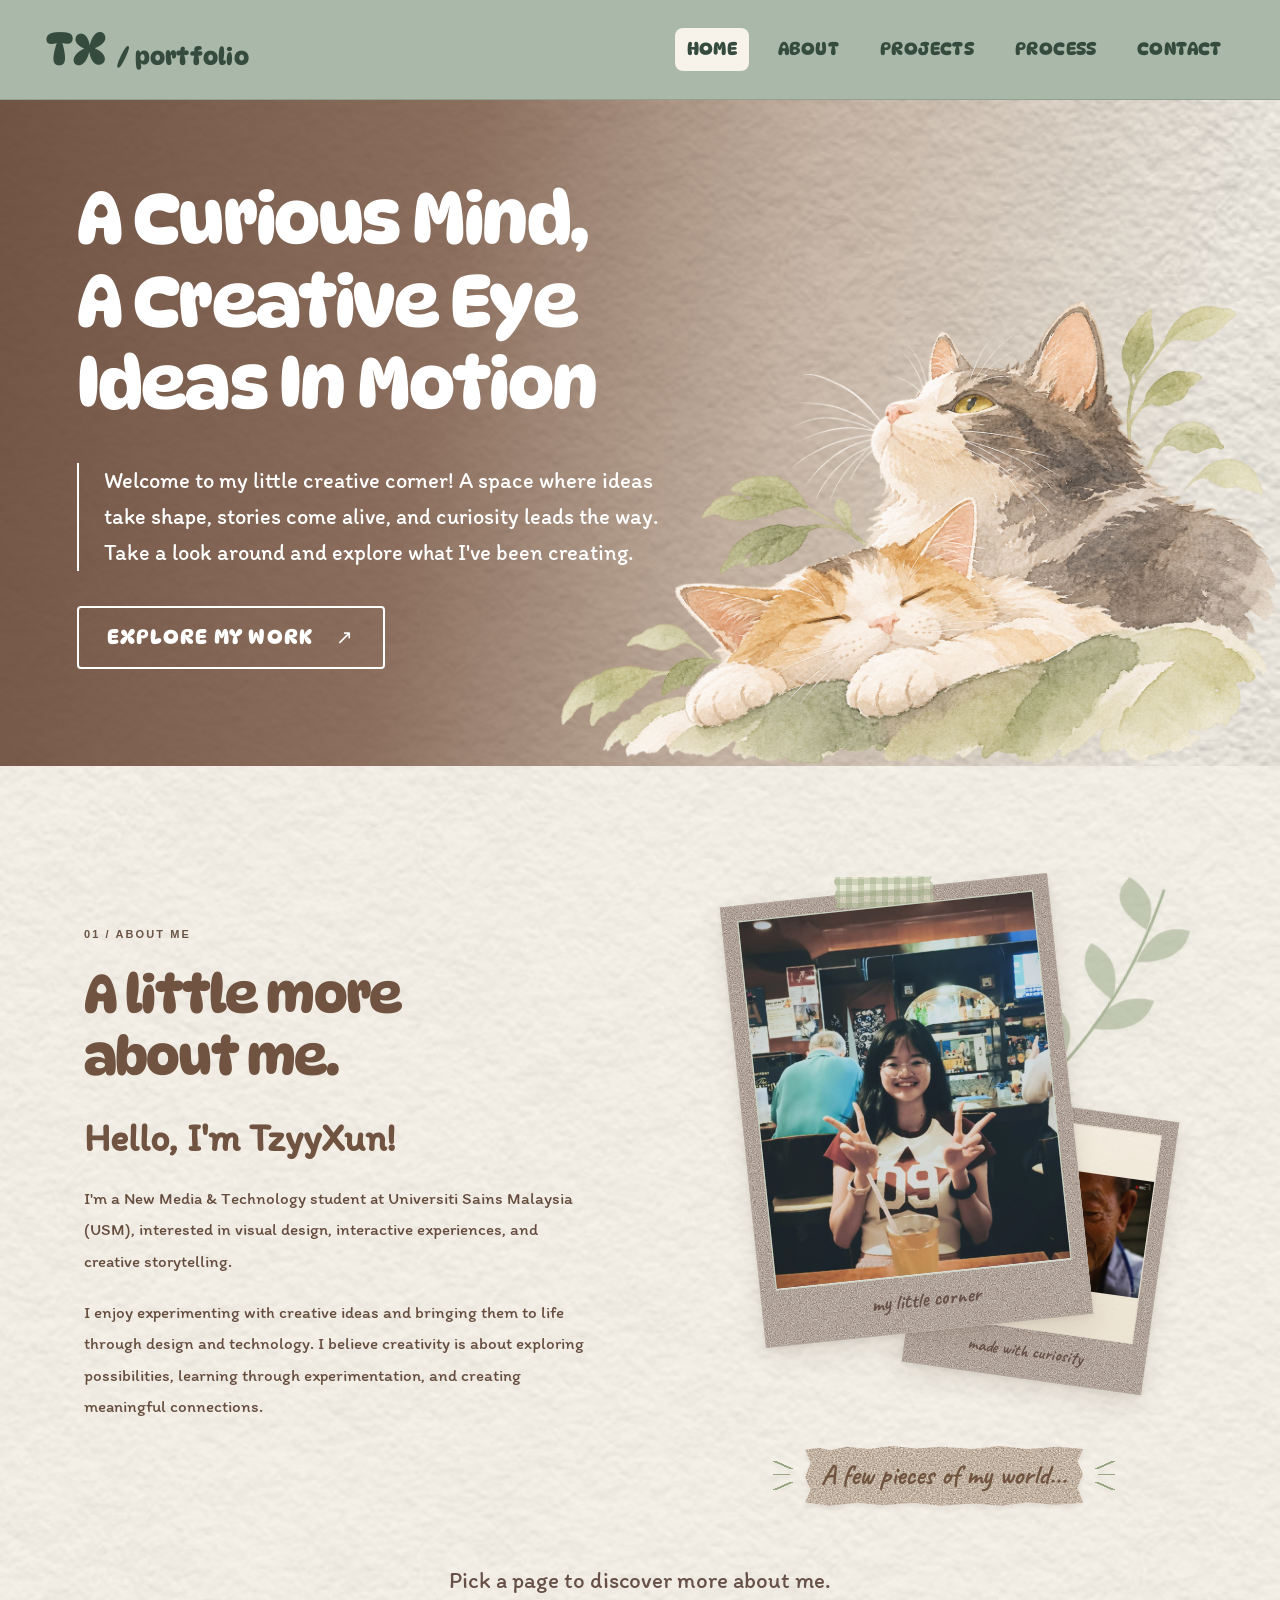
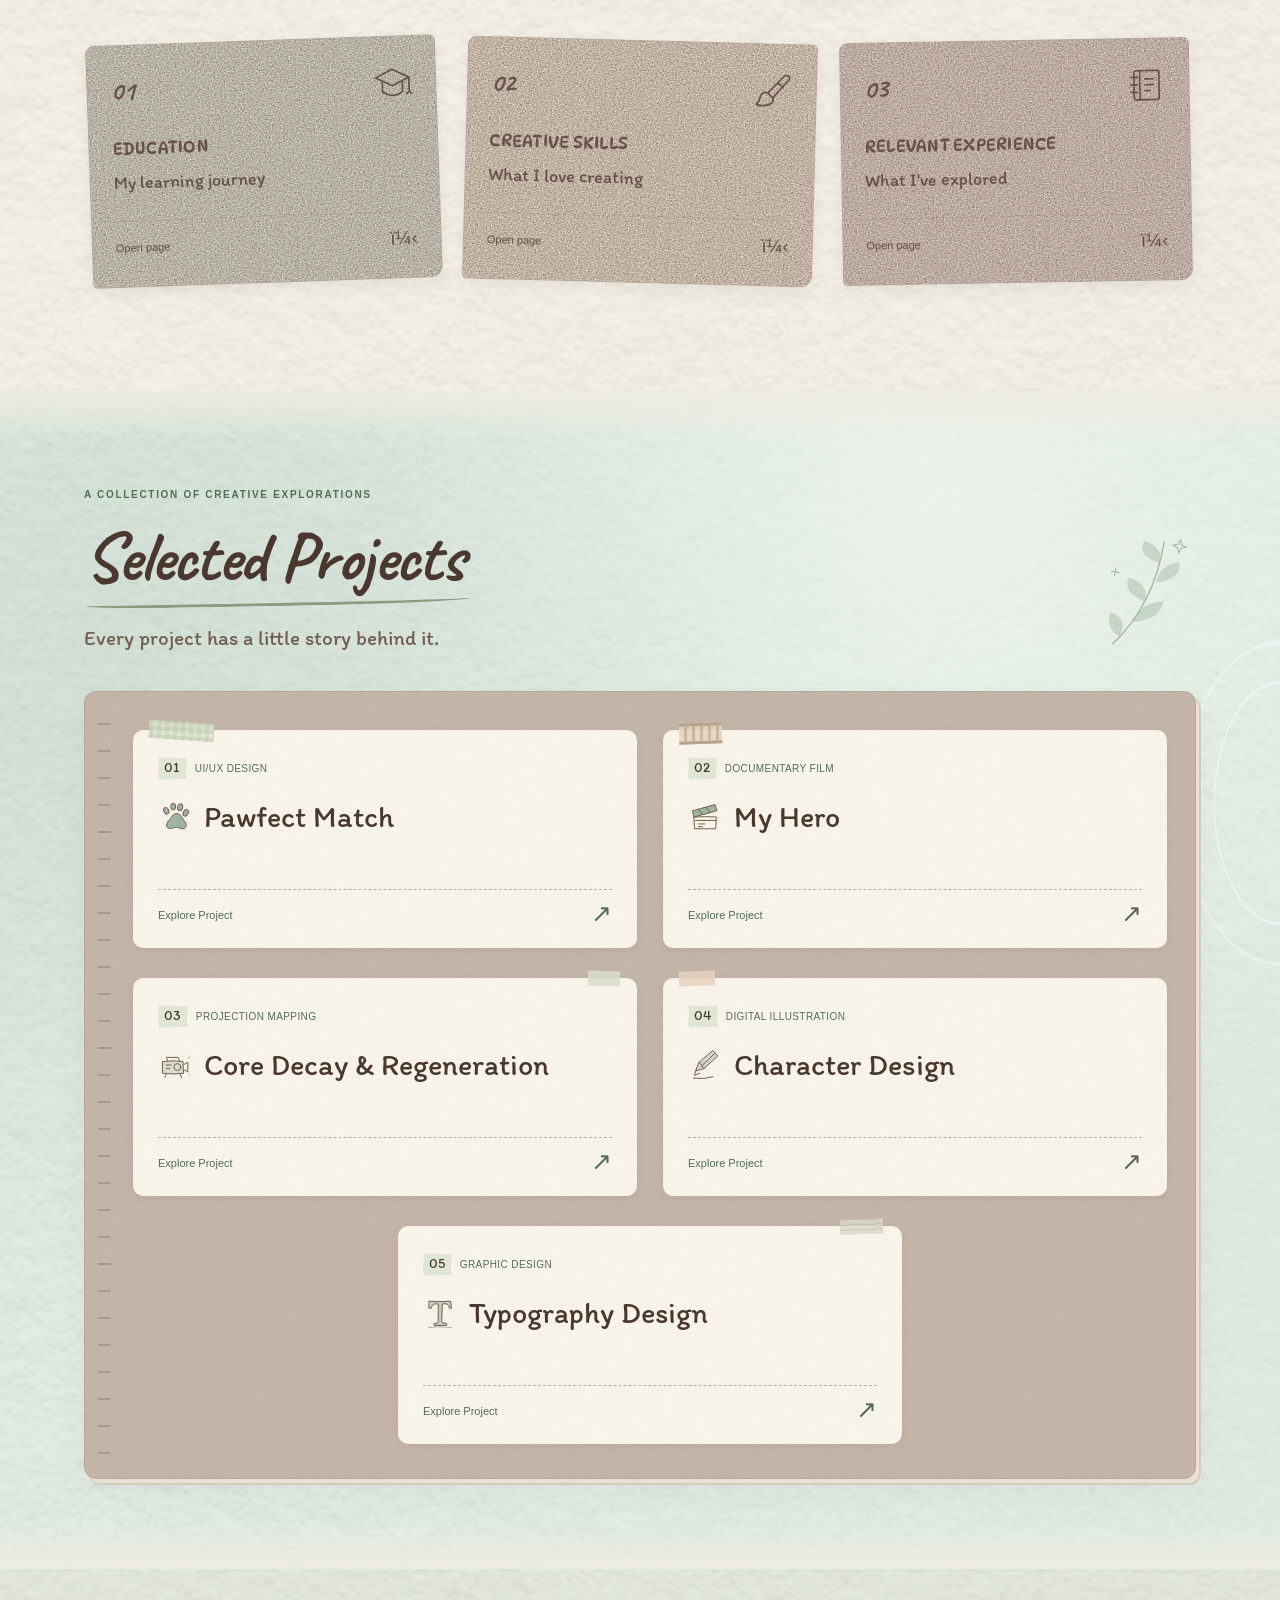
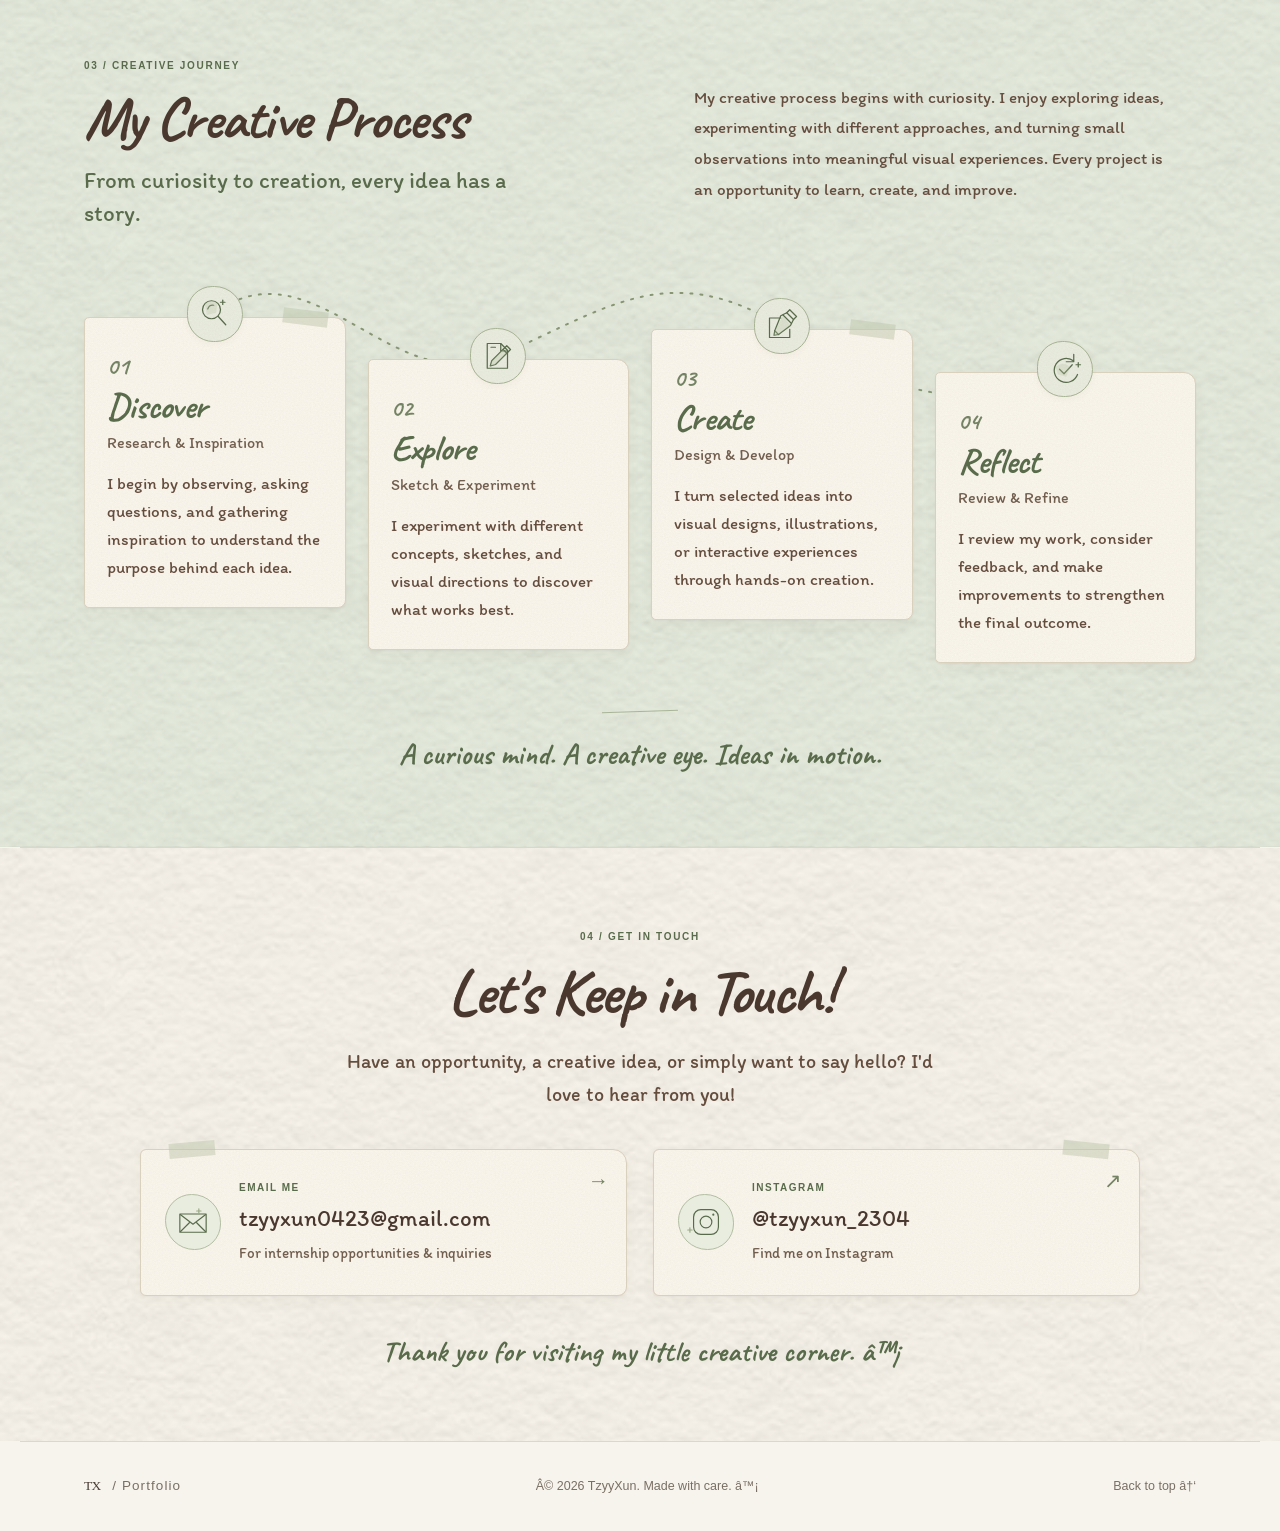
==== commit e5e81286: "Update Typography grid and final poster" ====
--- a/index.html
+++ b/index.html
@@ -1,10 +1,10 @@
-<!DOCTYPE html>
+﻿<!DOCTYPE html>
 <html lang="en">
 <head>
   <meta charset="UTF-8">
   <meta name="viewport" content="width=device-width, initial-scale=1.0">
   <meta name="description" content="A New Media & Technology student portfolio. Explore selected projects, creative process, and contact information.">
-  <title>Your Name — Creative Portfolio</title>
+  <title>Your Name â€” Creative Portfolio</title>
   <link rel="stylesheet" href="style.css">
   <script src="script.js" defer></script>
 </head>
@@ -69,7 +69,7 @@
           <div class="scrapbook-accordion-item">
           <button type="button" class="scrapbook-card education-card" id="education-card" aria-expanded="false" aria-controls="education-panel">
             <span class="scrapbook-card-top"><span>01</span><svg viewBox="0 0 48 48" fill="none" stroke="currentColor" stroke-width="2" stroke-linecap="round" stroke-linejoin="round" aria-hidden="true"><path d="m4 18 20-10 20 10-20 10L4 18Zm8 5v12q12 9 24 0V23M44 18v17m-3 3 3-3 3 3"/></svg></span>
-            <span class="scrapbook-card-title">EDUCATION</span><span class="scrapbook-card-subtitle">My learning journey</span><span class="scrapbook-card-action" aria-hidden="true">Open page <span>＋</span></span>
+            <span class="scrapbook-card-title">EDUCATION</span><span class="scrapbook-card-subtitle">My learning journey</span><span class="scrapbook-card-action" aria-hidden="true">Open page <span>ï¼‹</span></span>
           </button>
         <div class="scrapbook-panel" id="education-panel" role="region" aria-labelledby="education-card" inert>
           <div class="scrapbook-panel-clip">
@@ -82,7 +82,7 @@
                 <p class="education-programme">Bachelor of Fine Arts in New Media Design and Technology</p>
                 <p class="education-period">
                   <svg viewBox="0 0 24 24" fill="none" stroke="currentColor" stroke-width="1.5" stroke-linecap="round" stroke-linejoin="round" aria-hidden="true"><rect x="3.5" y="5" width="17" height="16" rx="2"/><path d="M7.5 3v4m9-4v4M3.5 10h17M8 14h2m4 0h2m-8 3h2"/></svg>
-                  <span>2024 – 2028 (Expected Graduation)</span>
+                  <span>2024 â€“ 2028 (Expected Graduation)</span>
                 </p>
                 <p class="education-description">Exploring visual design, digital media, interactive experiences, animation, and creative storytelling through hands-on projects.</p>
               </div>
@@ -90,7 +90,7 @@
                 <figure class="education-campus">
                   <span class="education-washi" aria-hidden="true"></span>
                   <img src="usm.png" alt="Watercolor illustration of the Universiti Sains Malaysia entrance sign surrounded by green trees and flowering plants" width="1536" height="1024" loading="lazy" decoding="async">
-                  <figcaption>USM ♡</figcaption>
+                  <figcaption>USM â™¡</figcaption>
                 </figure>
                 <svg class="education-botanical" viewBox="0 0 90 125" fill="none" aria-hidden="true"><path d="M15 117Q47 79 68 10M36 87Q23 65 15 56M51 58Q72 50 80 33" stroke="currentColor" stroke-width="1.3" stroke-linecap="round"/><g fill="currentColor" fill-opacity=".22" stroke="currentColor" stroke-width=".8"><path d="M26 101Q5 97 9 81Q25 82 26 101ZM39 82Q61 85 64 67Q45 67 39 82ZM48 63Q28 59 31 42Q48 44 48 63ZM59 39Q78 38 80 22Q62 22 59 39ZM67 16Q53 10 58 2Q71 3 67 16ZM22 67Q8 66 7 52Q21 53 22 67Z"/></g></svg>
               </div>
@@ -101,7 +101,7 @@
           <div class="scrapbook-accordion-item">
           <button type="button" class="scrapbook-card skills-card" id="skills-card" aria-expanded="false" aria-controls="skills-panel">
             <span class="scrapbook-card-top"><span>02</span><svg viewBox="0 0 48 48" fill="none" stroke="currentColor" stroke-width="2" stroke-linecap="round" stroke-linejoin="round" aria-hidden="true"><path d="M38 6 18 27l6 6L43 11q3-6-5-5ZM18 27c-12-3-7 11-14 14 10 4 24-1 20-8M30 15l6 5"/></svg></span>
-            <span class="scrapbook-card-title">CREATIVE SKILLS</span><span class="scrapbook-card-subtitle">What I love creating</span><span class="scrapbook-card-action" aria-hidden="true">Open page <span>＋</span></span>
+            <span class="scrapbook-card-title">CREATIVE SKILLS</span><span class="scrapbook-card-subtitle">What I love creating</span><span class="scrapbook-card-action" aria-hidden="true">Open page <span>ï¼‹</span></span>
           </button>
         <div class="scrapbook-panel" id="skills-panel" role="region" aria-labelledby="skills-card" inert>
           <div class="scrapbook-panel-clip">
@@ -158,7 +158,7 @@
           <div class="scrapbook-accordion-item">
           <button type="button" class="scrapbook-card experience-card" id="experience-card" aria-expanded="false" aria-controls="experience-panel">
             <span class="scrapbook-card-top"><span>03</span><svg viewBox="0 0 48 48" fill="none" stroke="currentColor" stroke-width="2" stroke-linecap="round" stroke-linejoin="round" aria-hidden="true"><rect x="10" y="7" width="30" height="35" rx="3"/><path d="M17 7v35M6 15h8M6 24h8M6 33h8M23 17h10M23 24h10M23 31h6"/></svg></span>
-            <span class="scrapbook-card-title">RELEVANT EXPERIENCE</span><span class="scrapbook-card-subtitle">What I've explored</span><span class="scrapbook-card-action" aria-hidden="true">Open page <span>＋</span></span>
+            <span class="scrapbook-card-title">RELEVANT EXPERIENCE</span><span class="scrapbook-card-subtitle">What I've explored</span><span class="scrapbook-card-action" aria-hidden="true">Open page <span>ï¼‹</span></span>
           </button>
         <div class="scrapbook-panel" id="experience-panel" role="region" aria-labelledby="experience-card" inert>
           <div class="scrapbook-panel-clip">
@@ -197,7 +197,7 @@
                       </button>
                     </h4>
                     <div class="experience-detail" id="experience-buddhist-description" role="region" aria-labelledby="experience-buddhist" inert>
-                      <div class="experience-detail-clip"><p class="experience-description">Served as one of the co-editors of <i>Dandelion</i> (<span lang="zh">蒲公英</span>), a student publication, contributing to editorial work and publication design. Also created digital event announcements (<i>E-Bodhi Leaf</i> / <span lang="zh">电子菩提叶</span>) and illustrated festival posters to support the society's activities.</p></div>
+                      <div class="experience-detail-clip"><p class="experience-description">Served as one of the co-editors of <i>Dandelion</i> (<span lang="zh">è’²å…¬è‹±</span>), a student publication, contributing to editorial work and publication design. Also created digital event announcements (<i>E-Bodhi Leaf</i> / <span lang="zh">ç”µå­è©æå¶</span>) and illustrated festival posters to support the society's activities.</p></div>
                     </div>
                   </div>
                 </article>
@@ -303,11 +303,11 @@
             <span class="contact-card-arrow" aria-hidden="true">&#8599;</span>
           </a>
         </div>
-        <p class="contact-closing">Thank you for visiting my little creative corner. ♡</p>
+        <p class="contact-closing">Thank you for visiting my little creative corner. â™¡</p>
       </div>
     </section>
   </main>
-  <footer class="section-wrap"><a class="wordmark" href="#home">TX<span> / Portfolio</span></a><p>© <span id="year">2026</span> TzyyXun. Made with care. ♡</p><a href="#home">Back to top ↑</a></footer>
+  <footer class="section-wrap"><a class="wordmark" href="#home">TX<span> / Portfolio</span></a><p>Â© <span id="year">2026</span> TzyyXun. Made with care. â™¡</p><a href="#home">Back to top â†‘</a></footer>
 
   <dialog id="pawfect-dialog" aria-labelledby="pawfect-title">
     <div class="pawfect-toolbar"><span>PROJECT JOURNAL / 01</span><button type="button" class="pawfect-close" aria-label="Close Pawfect Match case study" autofocus>&times;</button></div>
@@ -359,7 +359,7 @@
           <figure><button type="button" data-storyboard="Project%202/Storyboard-05.png" data-page="05" aria-label="Enlarge storyboard page 05" aria-haspopup="dialog" aria-controls="hero-viewer"><img src="Project%202/Storyboard-05.png" alt="My Hero storyboard page 05, shots 25 to 30, with original drawings and planning annotations" loading="lazy" decoding="async"><span>View Storyboard &#8599;</span></button><figcaption>Storyboard / Page 05</figcaption></figure>
       </div></section>
       <section aria-labelledby="hero-visual"><h3 id="hero-visual">03 / VISUAL STORYTELLING</h3><p>I used a combination of wide shots, close-ups, and observational camera movements to capture the details of my grandfather's everyday life. These visual choices helped communicate his hard work, patience, and quiet dedication without relying on dramatic storytelling.</p><ol class="hero-highlights"><li><span>01</span><h4>Everyday Routines</h4><p>Wide and medium shots establish the garden, market, and home environments, showing the rhythm of my grandfather's daily life.</p></li><li><span>02</span><h4>Meaningful Details</h4><p>Close-up shots of his hands, expressions, and everyday actions highlight the physical effort and care behind seemingly ordinary tasks.</p></li><li><span>03</span><h4>Personal Connection</h4><p>Natural moments, gentle camera movements, and simple compositions create an intimate and sincere portrait of my grandfather.</p></li></ol></section>
-      <section aria-labelledby="hero-final"><h3 id="hero-final">04 / FINAL DOCUMENTARY</h3><h4>Final Documentary &mdash; My Hero: Grandpa</h4><p>The completed documentary brings together the planned visual sequences to tell a personal story about family, perseverance, and the meaning of everyday heroism.</p><video class="hero-video" controls preload="metadata" playsinline aria-label="Final Documentary — My Hero: Grandpa"><source src="Project%202/My%20Hero-Grandpa-browser.mp4" type="video/mp4">Your browser does not support embedded video. <a href="Project%202/My%20Hero-Grandpa-browser.mp4">Open the documentary</a>.</video></section>
+      <section aria-labelledby="hero-final"><h3 id="hero-final">04 / FINAL DOCUMENTARY</h3><h4>Final Documentary &mdash; My Hero: Grandpa</h4><p>The completed documentary brings together the planned visual sequences to tell a personal story about family, perseverance, and the meaning of everyday heroism.</p><video class="hero-video" controls preload="metadata" playsinline aria-label="Final Documentary â€” My Hero: Grandpa"><source src="Project%202/My%20Hero-Grandpa-browser.mp4" type="video/mp4">Your browser does not support embedded video. <a href="Project%202/My%20Hero-Grandpa-browser.mp4">Open the documentary</a>.</video></section>
       <section aria-labelledby="hero-reflection"><h3 id="hero-reflection">05 / PERSONAL REFLECTION</h3><p>Creating My Hero &ndash; Grandpa allowed me to explore documentary storytelling through a subject who is personally meaningful to me.</p><p>Planning the storyboard, filming everyday moments, and editing the final video helped me understand how camera composition, pacing, and small visual details can communicate emotion.</p><p>Most importantly, this project reminded me to appreciate the people whose everyday efforts often go unnoticed. Through this film, I wanted to express my gratitude to my grandfather and show that love and dedication can be found in the simplest moments.</p></section>
     </article>
   </template>
@@ -373,10 +373,10 @@
   <template id="typography-template">
     <article class="typography-content">
       <header><p class="typography-kicker">GRAPHIC DESIGN / TYPOGRAPHY</p><h2 id="typography-title">Typography Design</h2><p class="typography-subtitle">Bodoni &mdash; Typeface Study</p><dl class="typography-facts"><div><dt>Typeface</dt><dd>Bodoni</dd></div><div><dt>Classification</dt><dd>Modern / Didone Serif</dd></div><div><dt>Software</dt><dd>Adobe InDesign</dd></div><div><dt>Format</dt><dd>A2 Typography Poster</dd></div></dl></header>
-      <section aria-labelledby="typography-overview"><h3 id="typography-overview">01 / PROJECT OVERVIEW</h3><h4>Bodoni &mdash; Typeface Study</h4><div class="typography-intro"><div><p>This project explores the visual characteristics of Bodoni through an experimental typographic poster. I focused on its dramatic stroke contrast, refined serif details, and elegant letterforms while experimenting with scale, fragmentation, and composition.</p><p class="typography-note">Giambattista Bodoni &middot; Late 18th Century</p></div><figure class="typography-hero"><a class="typography-image-link" href="Project%205/c1e81e89-1f90-400f-8fc5-c2b716d20e76.png" aria-label="Enlarge Final Bodoni poster" aria-haspopup="dialog" aria-controls="pawfect-viewer"><img src="Project%205/c1e81e89-1f90-400f-8fc5-c2b716d20e76.png" alt="Complete red, black and white Bodoni poster with a fragmented letter B, diagonal slices, red circular accents and specimen text." loading="eager" decoding="async"><span>View full size &#8599;</span></a><figcaption>Final Bodoni poster</figcaption></figure></div></section>
+      <section aria-labelledby="typography-overview"><h3 id="typography-overview">01 / PROJECT OVERVIEW</h3><h4>Bodoni &mdash; Typeface Study</h4><div class="typography-intro"><div><p>This project explores the visual characteristics of Bodoni through an experimental typographic poster. I focused on its dramatic stroke contrast, refined serif details, and elegant letterforms while experimenting with scale, fragmentation, and composition.</p><p class="typography-note">Giambattista Bodoni &middot; Late 18th Century</p></div><figure class="typography-hero"><a class="typography-image-link" href="Project%205/typography-final-v2.png" aria-label="Enlarge Final Bodoni poster" aria-haspopup="dialog" aria-controls="pawfect-viewer"><img src="Project%205/typography-final-v2.png" alt="Complete red, black and white Bodoni poster with a fragmented letter B, diagonal slices, red circular accents and specimen text." loading="eager" decoding="async"><span>View full size &#8599;</span></a><figcaption>Final Bodoni poster</figcaption></figure></div></section>
       <section aria-labelledby="typography-exploration"><h3 id="typography-exploration">02 / TYPEFACE EXPLORATION</h3><h4>Understanding Bodoni</h4><p>Bodoni is a Modern / Didone serif typeface recognised for its high stroke contrast, vertical stress, and fine, unbracketed serifs. These characteristics inspired me to create a composition that balances elegance with a bold experimental visual approach.</p><figure class="typography-research"><a class="typography-image-link" href="Project%205/bodoni-anatomy.png" aria-label="Enlarge Bodoni letterform anatomy" aria-haspopup="dialog" aria-controls="pawfect-viewer"><img src="Project%205/bodoni-anatomy.png" alt="Original Bodoni research sheet identifying vertical stress, counters, ascenders, descenders, ligatures and thin unbracketed serifs." loading="lazy" decoding="async"><span>View full size &#8599;</span></a><figcaption>Bodoni letterform anatomy</figcaption></figure></section>
       <section aria-labelledby="typography-composition"><h3 id="typography-composition">03 / DESIGN EXPLORATION</h3><h4>Exploring Composition</h4><p>I explored different poster arrangements before developing the final composition. I experimented with scale, asymmetry, letterform placement, and the relationship between typography and negative space.</p><div class="typography-studies"><figure><a class="typography-image-link" href="Project%205/bodoni-composition-01.png" aria-label="Enlarge Fragmented &amp; experimental" aria-haspopup="dialog" aria-controls="pawfect-viewer"><img src="Project%205/bodoni-composition-01.png" alt="Original composition study with a large sliced letter B, asymmetric information and red circular accents." loading="lazy" decoding="async"><span>View full size &#8599;</span></a><figcaption>Fragmented &amp; experimental</figcaption></figure><figure><a class="typography-image-link" href="Project%205/bodoni-composition-02.png" aria-label="Enlarge Minimalist &amp; editorial" aria-haspopup="dialog" aria-controls="pawfect-viewer"><img src="Project%205/bodoni-composition-02.png" alt="Original composition study with a centred Bodoni wordmark, offset grey lettering and generous negative space." loading="lazy" decoding="async"><span>View full size &#8599;</span></a><figcaption>Minimalist &amp; editorial</figcaption></figure><figure><a class="typography-image-link" href="Project%205/bodoni-composition-03.png" aria-label="Enlarge Layered &amp; dimensional" aria-haspopup="dialog" aria-controls="pawfect-viewer"><img src="Project%205/bodoni-composition-03.png" alt="Original composition study with overlapping red and black B and D letterforms." loading="lazy" decoding="async"><span>View full size &#8599;</span></a><figcaption>Layered &amp; dimensional</figcaption></figure></div></section>
-      <section aria-labelledby="typography-grid"><h3 id="typography-grid">04 / GRID &amp; LAYOUT</h3><h4>Structure Behind the Design</h4><div class="typography-intro"><p>Although the poster uses an experimental composition, its layout is supported by a structured grid. I used alignment guides to organise the information, maintain consistent spacing, and create a clear visual hierarchy between the oversized letterform and supporting text.</p><figure class="typography-grid-art"><a class="typography-image-link" href="Project%205/8f4cd925-d787-418f-9a9e-cfc8efd9c5a0.png" aria-label="Enlarge Grid and alignment structure developed in Adobe InDesign." aria-haspopup="dialog" aria-controls="pawfect-viewer"><img src="Project%205/8f4cd925-d787-418f-9a9e-cfc8efd9c5a0.png" alt="The Bodoni poster with cyan and magenta InDesign alignment guides visible across the composition." loading="lazy" decoding="async"><span>View full size &#8599;</span></a><figcaption>Grid and alignment structure developed in Adobe InDesign.</figcaption></figure></div></section>
+      <section aria-labelledby="typography-grid"><h3 id="typography-grid">04 / GRID &amp; LAYOUT</h3><h4>Structure Behind the Design</h4><div class="typography-intro"><p>Although the poster uses an experimental composition, its layout is supported by a structured grid. I used alignment guides to organise the information, maintain consistent spacing, and create a clear visual hierarchy between the oversized letterform and supporting text.</p><figure class="typography-grid-art"><a class="typography-image-link" href="Project%205/Grid%20layout%20(1).png" aria-label="Enlarge Grid and alignment structure developed in Adobe InDesign." aria-haspopup="dialog" aria-controls="pawfect-viewer"><img src="Project%205/Grid%20layout%20(1).png" alt="The Bodoni poster with cyan and magenta InDesign alignment guides visible across the composition." loading="lazy" decoding="async"><span>View full size &#8599;</span></a><figcaption>Grid and alignment structure developed in Adobe InDesign.</figcaption></figure></div></section>
       <section aria-labelledby="typography-outcome"><h3 id="typography-outcome">05 / FINAL POSTER</h3><h4>Final Outcome</h4><p>The final poster combines Bodoni's classical elegance with a contemporary experimental composition. The fragmented letterform creates a strong focal point, while the supporting information and specimen text maintain the poster's typographic purpose.</p></section>
       <section aria-labelledby="typography-reflection"><h3 id="typography-reflection">06 / REFLECTION</h3><h4>What I Learned</h4><p>This project helped me understand how typography can function as both information and visual expression. I learned to balance experimental composition with readability, using grid systems, spacing, contrast, and hierarchy to organise the poster. Working with Bodoni also strengthened my attention to letterform details and typographic consistency.</p></section>
     </article>
@@ -456,7 +456,7 @@
         <button type="button" id="artwork-gallery-prev" aria-label="Previous artwork">&#8592;</button>
         <div class="artwork-gallery-caption" aria-live="polite" aria-atomic="true">
           <h3 id="artwork-gallery-title">My Hero</h3>
-          <p id="artwork-gallery-category">Short Film · Visual Storytelling</p>
+          <p id="artwork-gallery-category">Short Film Â· Visual Storytelling</p>
           <span id="artwork-gallery-counter">01 / 05</span>
           <p id="artwork-gallery-year" hidden></p>
           <p id="artwork-gallery-description" hidden></p>
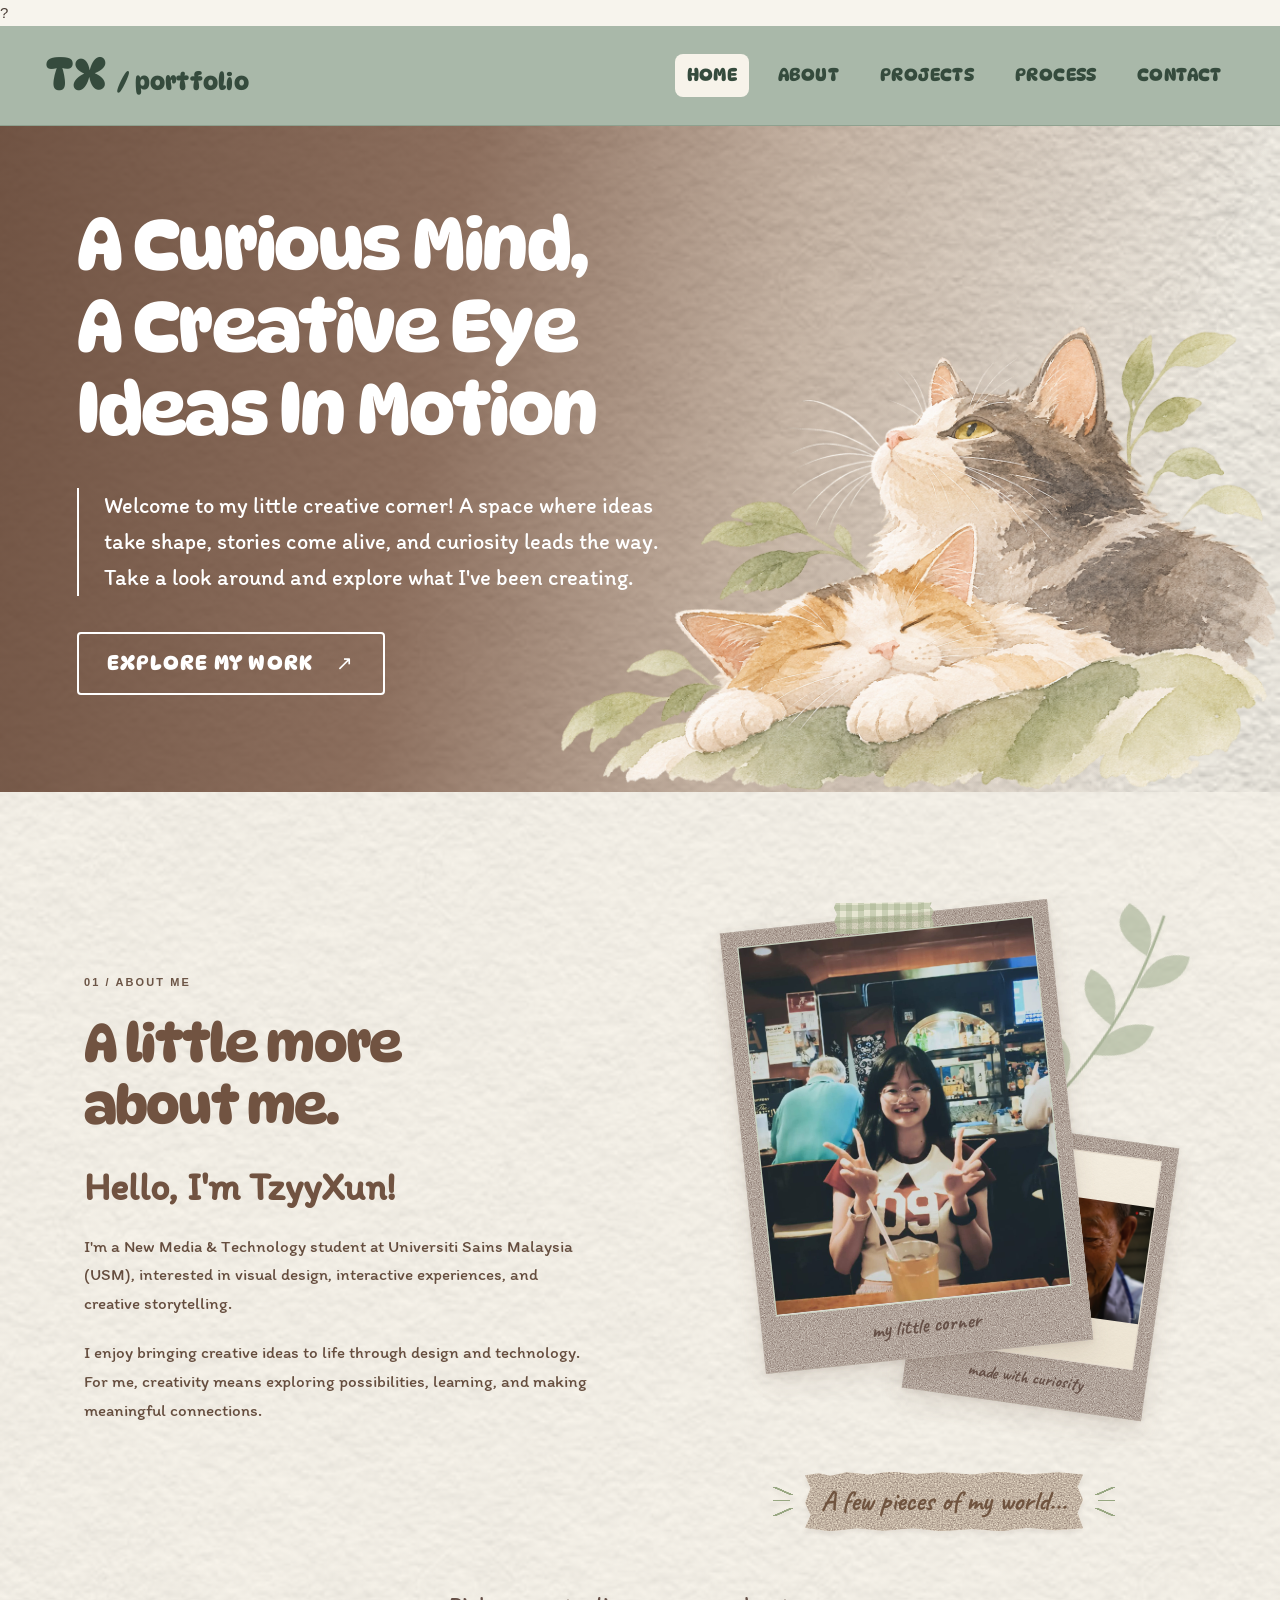
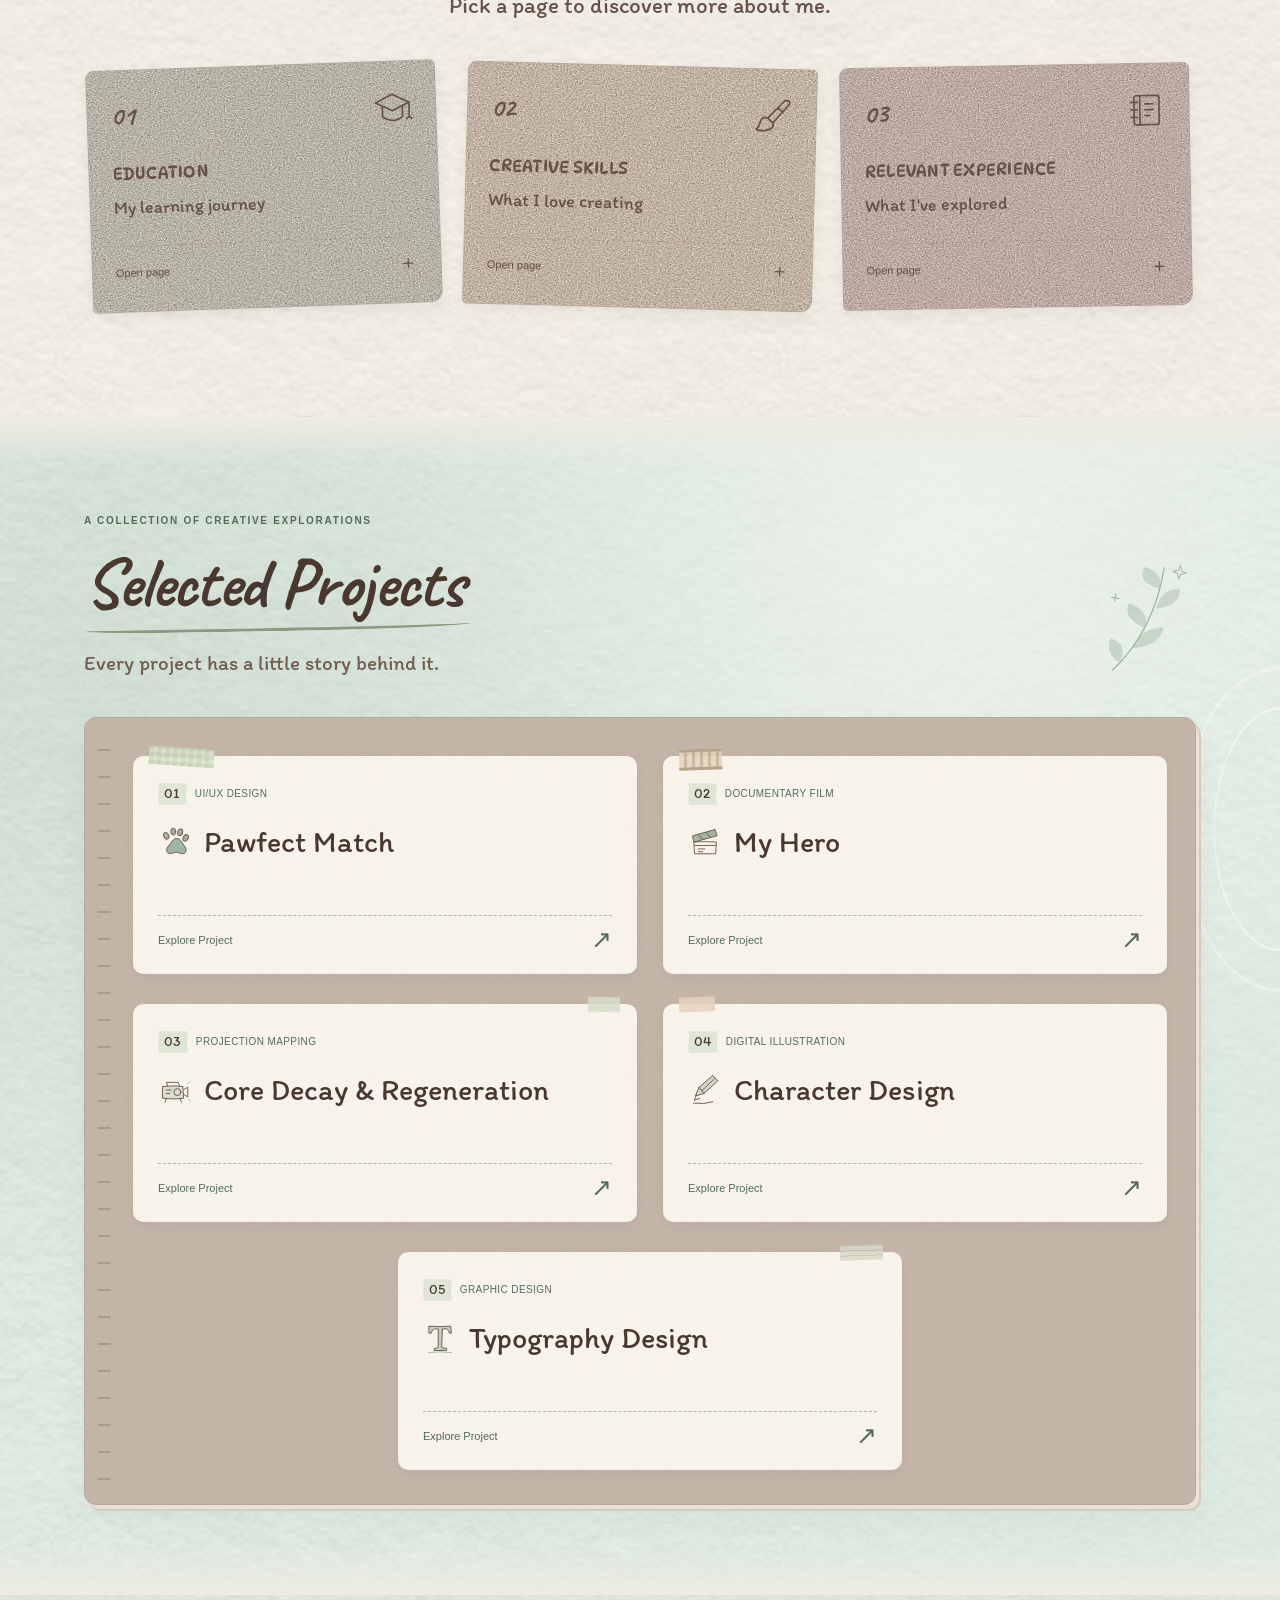
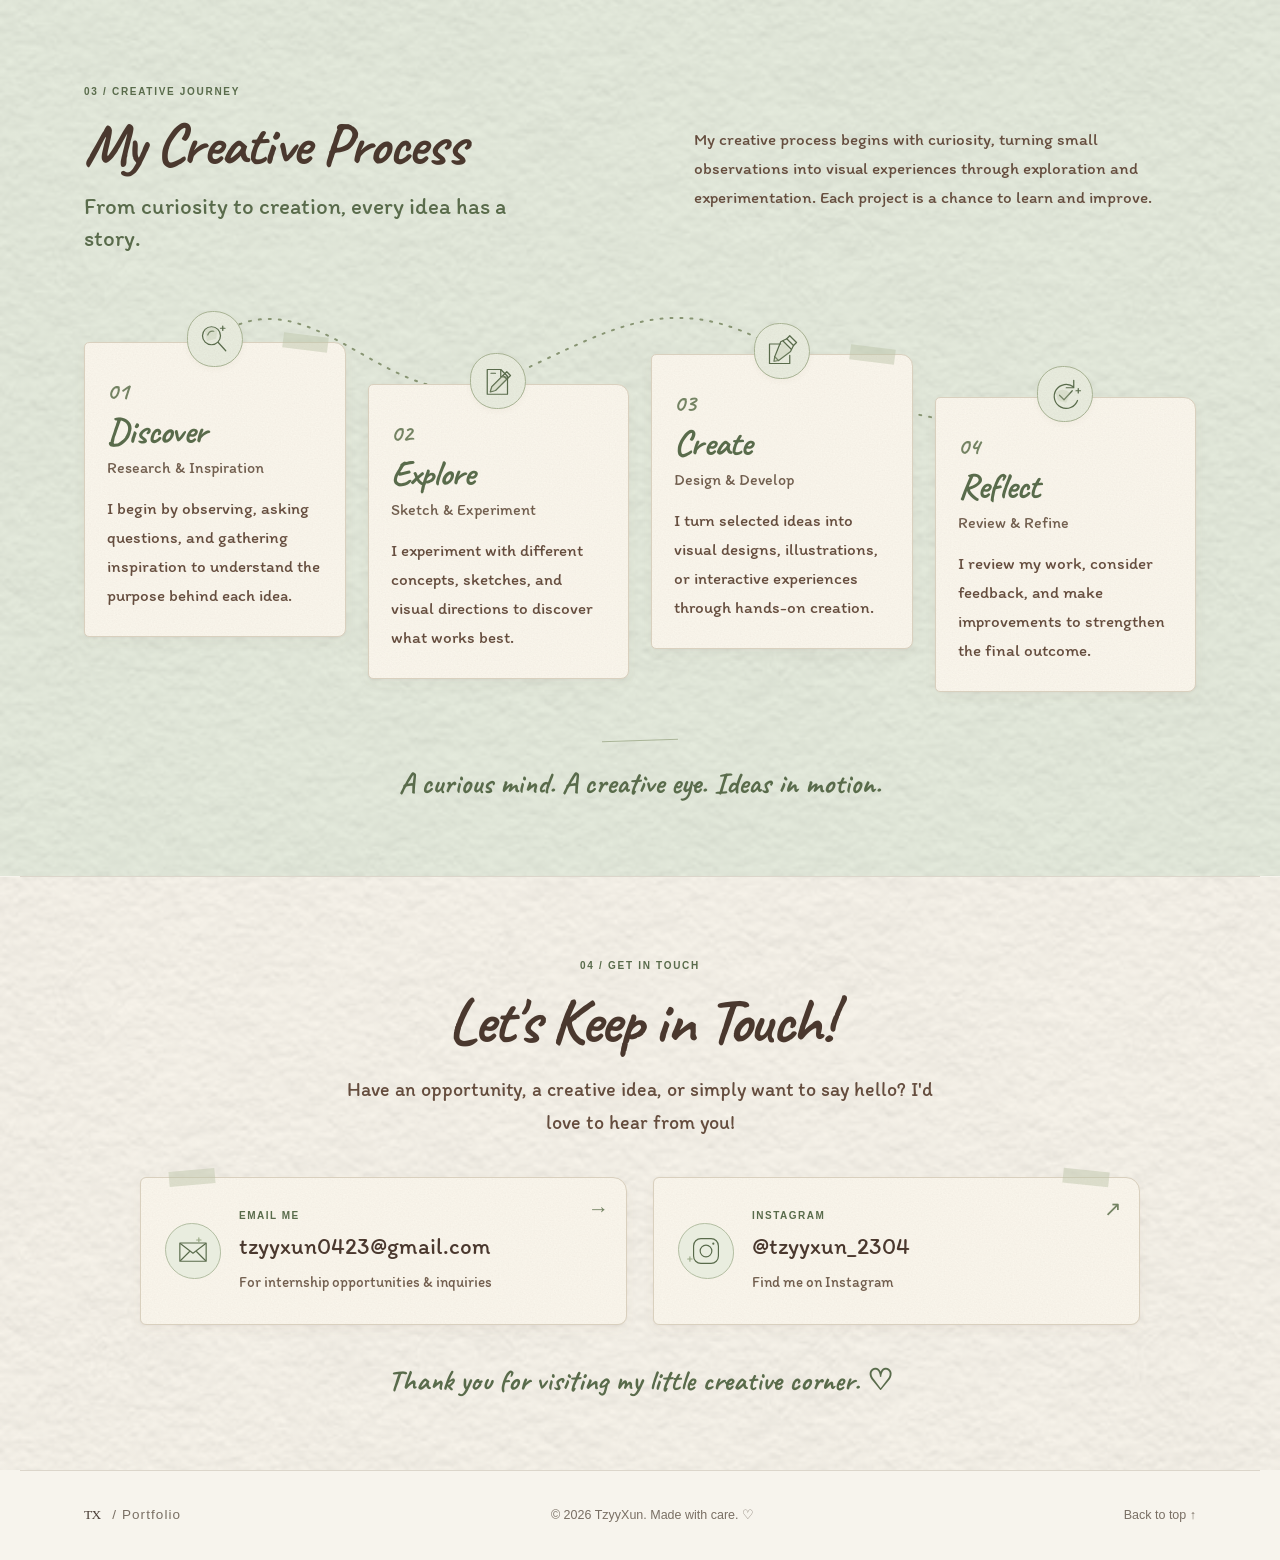
==== commit 4f816221: "Update final portfolio website" ====
--- a/index.html
+++ b/index.html
@@ -1,10 +1,10 @@
-﻿<!DOCTYPE html>
+?<!DOCTYPE html>
 <html lang="en">
 <head>
   <meta charset="UTF-8">
   <meta name="viewport" content="width=device-width, initial-scale=1.0">
   <meta name="description" content="A New Media & Technology student portfolio. Explore selected projects, creative process, and contact information.">
-  <title>Your Name â€” Creative Portfolio</title>
+  <title>TzyyXun — Creative Portfolio</title>
   <link rel="stylesheet" href="style.css">
   <script src="script.js" defer></script>
 </head>
@@ -42,7 +42,7 @@
           <h2 id="about-title">A little more<br>about me.</h2>
           <h3>Hello, I'm TzyyXun!</h3>
           <p>I'm a New Media &amp; Technology student at Universiti Sains Malaysia (USM), interested in visual design, interactive experiences, and creative storytelling.</p>
-          <p>I enjoy experimenting with creative ideas and bringing them to life through design and technology. I believe creativity is about exploring possibilities, learning through experimentation, and creating meaningful connections.</p>
+          <p>I enjoy bringing creative ideas to life through design and technology. For me, creativity means exploring possibilities, learning, and making meaningful connections.</p>
         </div>
         <div class="scrapbook-collage" aria-label="Personal scrapbook image placeholders">
           <div class="scrapbook-photo-stack">
@@ -69,7 +69,7 @@
           <div class="scrapbook-accordion-item">
           <button type="button" class="scrapbook-card education-card" id="education-card" aria-expanded="false" aria-controls="education-panel">
             <span class="scrapbook-card-top"><span>01</span><svg viewBox="0 0 48 48" fill="none" stroke="currentColor" stroke-width="2" stroke-linecap="round" stroke-linejoin="round" aria-hidden="true"><path d="m4 18 20-10 20 10-20 10L4 18Zm8 5v12q12 9 24 0V23M44 18v17m-3 3 3-3 3 3"/></svg></span>
-            <span class="scrapbook-card-title">EDUCATION</span><span class="scrapbook-card-subtitle">My learning journey</span><span class="scrapbook-card-action" aria-hidden="true">Open page <span>ï¼‹</span></span>
+            <span class="scrapbook-card-title">EDUCATION</span><span class="scrapbook-card-subtitle">My learning journey</span><span class="scrapbook-card-action" aria-hidden="true">Open page <span>&#65291;</span></span>
           </button>
         <div class="scrapbook-panel" id="education-panel" role="region" aria-labelledby="education-card" inert>
           <div class="scrapbook-panel-clip">
@@ -82,7 +82,7 @@
                 <p class="education-programme">Bachelor of Fine Arts in New Media Design and Technology</p>
                 <p class="education-period">
                   <svg viewBox="0 0 24 24" fill="none" stroke="currentColor" stroke-width="1.5" stroke-linecap="round" stroke-linejoin="round" aria-hidden="true"><rect x="3.5" y="5" width="17" height="16" rx="2"/><path d="M7.5 3v4m9-4v4M3.5 10h17M8 14h2m4 0h2m-8 3h2"/></svg>
-                  <span>2024 â€“ 2028 (Expected Graduation)</span>
+                  <span>2024 &ndash; 2028 (Expected Graduation)</span>
                 </p>
                 <p class="education-description">Exploring visual design, digital media, interactive experiences, animation, and creative storytelling through hands-on projects.</p>
               </div>
@@ -90,7 +90,7 @@
                 <figure class="education-campus">
                   <span class="education-washi" aria-hidden="true"></span>
                   <img src="usm.png" alt="Watercolor illustration of the Universiti Sains Malaysia entrance sign surrounded by green trees and flowering plants" width="1536" height="1024" loading="lazy" decoding="async">
-                  <figcaption>USM â™¡</figcaption>
+                  <figcaption>USM &#9825;</figcaption>
                 </figure>
                 <svg class="education-botanical" viewBox="0 0 90 125" fill="none" aria-hidden="true"><path d="M15 117Q47 79 68 10M36 87Q23 65 15 56M51 58Q72 50 80 33" stroke="currentColor" stroke-width="1.3" stroke-linecap="round"/><g fill="currentColor" fill-opacity=".22" stroke="currentColor" stroke-width=".8"><path d="M26 101Q5 97 9 81Q25 82 26 101ZM39 82Q61 85 64 67Q45 67 39 82ZM48 63Q28 59 31 42Q48 44 48 63ZM59 39Q78 38 80 22Q62 22 59 39ZM67 16Q53 10 58 2Q71 3 67 16ZM22 67Q8 66 7 52Q21 53 22 67Z"/></g></svg>
               </div>
@@ -101,7 +101,7 @@
           <div class="scrapbook-accordion-item">
           <button type="button" class="scrapbook-card skills-card" id="skills-card" aria-expanded="false" aria-controls="skills-panel">
             <span class="scrapbook-card-top"><span>02</span><svg viewBox="0 0 48 48" fill="none" stroke="currentColor" stroke-width="2" stroke-linecap="round" stroke-linejoin="round" aria-hidden="true"><path d="M38 6 18 27l6 6L43 11q3-6-5-5ZM18 27c-12-3-7 11-14 14 10 4 24-1 20-8M30 15l6 5"/></svg></span>
-            <span class="scrapbook-card-title">CREATIVE SKILLS</span><span class="scrapbook-card-subtitle">What I love creating</span><span class="scrapbook-card-action" aria-hidden="true">Open page <span>ï¼‹</span></span>
+            <span class="scrapbook-card-title">CREATIVE SKILLS</span><span class="scrapbook-card-subtitle">What I love creating</span><span class="scrapbook-card-action" aria-hidden="true">Open page <span>&#65291;</span></span>
           </button>
         <div class="scrapbook-panel" id="skills-panel" role="region" aria-labelledby="skills-card" inert>
           <div class="scrapbook-panel-clip">
@@ -158,7 +158,7 @@
           <div class="scrapbook-accordion-item">
           <button type="button" class="scrapbook-card experience-card" id="experience-card" aria-expanded="false" aria-controls="experience-panel">
             <span class="scrapbook-card-top"><span>03</span><svg viewBox="0 0 48 48" fill="none" stroke="currentColor" stroke-width="2" stroke-linecap="round" stroke-linejoin="round" aria-hidden="true"><rect x="10" y="7" width="30" height="35" rx="3"/><path d="M17 7v35M6 15h8M6 24h8M6 33h8M23 17h10M23 24h10M23 31h6"/></svg></span>
-            <span class="scrapbook-card-title">RELEVANT EXPERIENCE</span><span class="scrapbook-card-subtitle">What I've explored</span><span class="scrapbook-card-action" aria-hidden="true">Open page <span>ï¼‹</span></span>
+            <span class="scrapbook-card-title">RELEVANT EXPERIENCE</span><span class="scrapbook-card-subtitle">What I've explored</span><span class="scrapbook-card-action" aria-hidden="true">Open page <span>&#65291;</span></span>
           </button>
         <div class="scrapbook-panel" id="experience-panel" role="region" aria-labelledby="experience-card" inert>
           <div class="scrapbook-panel-clip">
@@ -197,7 +197,7 @@
                       </button>
                     </h4>
                     <div class="experience-detail" id="experience-buddhist-description" role="region" aria-labelledby="experience-buddhist" inert>
-                      <div class="experience-detail-clip"><p class="experience-description">Served as one of the co-editors of <i>Dandelion</i> (<span lang="zh">è’²å…¬è‹±</span>), a student publication, contributing to editorial work and publication design. Also created digital event announcements (<i>E-Bodhi Leaf</i> / <span lang="zh">ç”µå­è©æå¶</span>) and illustrated festival posters to support the society's activities.</p></div>
+                      <div class="experience-detail-clip"><p class="experience-description">Served as one of the co-editors of <i>Dandelion</i> (<span lang="zh">蒲公英</span>), a student publication, contributing to editorial work and publication design. Also created digital event announcements (<i>E-Bodhi Leaf</i> / <span lang="zh">电子菩提叶</span>) and illustrated festival posters to support the society's activities.</p></div>
                     </div>
                   </div>
                 </article>
@@ -274,7 +274,7 @@
     <section id="process" class="process section-wrap" aria-labelledby="process-title">
       <div class="journey-heading">
         <header><p class="eyebrow">03 / Creative journey</p><h2 id="process-title">My Creative Process</h2><p class="journey-subtitle">From curiosity to creation, every idea has a story.</p></header>
-        <p class="journey-intro">My creative process begins with curiosity. I enjoy exploring ideas, experimenting with different approaches, and turning small observations into meaningful visual experiences. Every project is an opportunity to learn, create, and improve.</p>
+        <p class="journey-intro">My creative process begins with curiosity, turning small observations into visual experiences through exploration and experimentation. Each project is a chance to learn and improve.</p>
       </div>
       <div class="journey-track">
         <svg class="journey-path" viewBox="0 0 1100 180" preserveAspectRatio="none" fill="none" aria-hidden="true" focusable="false"><path d="M128 97C226 22 305 185 410 139S577 40 690 109S866 200 972 152" stroke="currentColor" stroke-width="2" stroke-linecap="round" stroke-dasharray="2 8" vector-effect="non-scaling-stroke"/><path d="m961 145 12 7-10 9" stroke="currentColor" stroke-width="1.5" stroke-linecap="round" stroke-linejoin="round"/></svg>
@@ -303,11 +303,11 @@
             <span class="contact-card-arrow" aria-hidden="true">&#8599;</span>
           </a>
         </div>
-        <p class="contact-closing">Thank you for visiting my little creative corner. â™¡</p>
+        <p class="contact-closing">Thank you for visiting my little creative corner. &#9825;</p>
       </div>
     </section>
   </main>
-  <footer class="section-wrap"><a class="wordmark" href="#home">TX<span> / Portfolio</span></a><p>Â© <span id="year">2026</span> TzyyXun. Made with care. â™¡</p><a href="#home">Back to top â†‘</a></footer>
+  <footer class="section-wrap"><a class="wordmark" href="#home">TX<span> / Portfolio</span></a><p>&copy; <span id="year">2026</span> TzyyXun. Made with care. &#9825;</p><a href="#home">Back to top &uarr;</a></footer>
 
   <dialog id="pawfect-dialog" aria-labelledby="pawfect-title">
     <div class="pawfect-toolbar"><span>PROJECT JOURNAL / 01</span><button type="button" class="pawfect-close" aria-label="Close Pawfect Match case study" autofocus>&times;</button></div>
@@ -315,8 +315,8 @@
       <header class="pawfect-header"><p class="pawfect-kicker">UI DESIGN</p><h2 id="pawfect-title">Pawfect Match</h2><p class="pawfect-subtitle">Pet Care &amp; Shopping Mobile App Concept</p>
         <dl class="pawfect-facts"><div><dt>Project Type</dt><dd>Individual Project</dd></div><div><dt>Role</dt><dd>UI Designer</dd></div><div><dt>Design Tool</dt><dd>Figma</dd></div><div><dt>Platform</dt><dd>Mobile App Concept</dd></div></dl>
       </header>
-      <section aria-labelledby="pawfect-overview"><h3 id="pawfect-overview"><span>01 /</span> PROJECT OVERVIEW</h3><div class="pawfect-editorial-copy"><p>Pawfect Match is a mobile app design concept that combines pet food shopping with accessible pet care information. The app allows users to explore food products for cats and dogs while learning about everyday pet care, nutrition, common health concerns, and essential pet care tips.</p><p>The project aims to create a friendly, organised, and approachable mobile interface that makes pet-related information and shopping easier to navigate.</p></div></section>
-      <section aria-labelledby="pawfect-approach"><h3 id="pawfect-approach"><span>02 /</span> DESIGN APPROACH</h3><div class="pawfect-editorial-copy"><p>My design approach focused on creating a welcoming and easy-to-understand mobile interface. I developed the final screen designs directly in Figma, exploring a warm visual identity through neutral colours, pet photography, rounded interface elements, and consistent navigation.</p><p>I organised the screens around three main areas: browsing pet food products, accessing pet care information, and exploring brand-related content. My focus was on maintaining visual consistency and making the different sections feel connected.</p></div>
+      <section aria-labelledby="pawfect-overview"><h3 id="pawfect-overview"><span>01 /</span> PROJECT OVERVIEW</h3><div class="pawfect-editorial-copy"><p>Pawfect Match is a mobile app design concept that combines pet food shopping with accessible pet care information. Users can explore food products for cats and dogs alongside guidance on everyday care, nutrition, and common health concerns.</p><p>The project aims to create a friendly, organised, and approachable mobile interface that makes pet-related information and shopping easier to navigate.</p></div></section>
+      <section aria-labelledby="pawfect-approach"><h3 id="pawfect-approach"><span>02 /</span> DESIGN APPROACH</h3><div class="pawfect-editorial-copy"><p>I developed the final screen designs directly in Figma, using neutral colours, pet photography, rounded interface elements, and consistent navigation to create a welcoming interface.</p><p>The screens were organised around three main areas: browsing pet food products, accessing pet care information, and exploring brand-related content. This structure helped create a more connected experience across the app.</p></div>
         <ol class="pawfect-highlights"><li><span>01</span><h4>Friendly Visual Identity</h4><p>Warm neutral colours, pet imagery, and rounded interface elements create an approachable atmosphere.</p></li><li><span>02</span><h4>Organised Content</h4><p>Shopping, pet care guidance, and health information are separated into clear sections.</p></li><li><span>03</span><h4>Consistent Interface</h4><p>Repeated navigation patterns, icons, and layout styles help maintain consistency across the app.</p></li></ol>
       </section>
       <section aria-labelledby="pawfect-final"><h3 id="pawfect-final"><span>03 /</span> FINAL UI DESIGN</h3><p>The final interface designs showcase the app's main screens, from welcoming users to exploring pet food products and accessing useful pet care information.</p><p class="pawfect-asset-note">Select a design to view it larger. Screens exported together are shown in their original combined image.</p>
@@ -337,7 +337,7 @@
             <figure class="pawfect-screen"><button type="button" data-pawfect-image="Project%201/68067760-8a4b-43bb-9c9f-4724da369867.png" data-caption="Contact" aria-label="Enlarge Contact" aria-haspopup="dialog" aria-controls="pawfect-viewer"><img src="Project%201/68067760-8a4b-43bb-9c9f-4724da369867.png" alt="Pawfect Match contact information screen" loading="lazy" decoding="async"><span>View design &#8599;</span></button><figcaption>Contact</figcaption></figure>
             <figure class="pawfect-screen"><button type="button" data-pawfect-image="Project%201/0b06b9b0-f414-406d-b90c-bef7d1b8848a.png" data-caption="Credits" aria-label="Enlarge Credits" aria-haspopup="dialog" aria-controls="pawfect-viewer"><img src="Project%201/0b06b9b0-f414-406d-b90c-bef7d1b8848a.png" alt="Pawfect Match credits screen listing image sources, information sources and design resources" loading="lazy" decoding="async"><span>View design &#8599;</span></button><figcaption>Credits</figcaption></figure></div></div>
       </section>
-      <section class="pawfect-reflection" aria-labelledby="pawfect-reflection"><h3 id="pawfect-reflection"><span>04 /</span> DESIGN REFLECTION</h3><p>Through Pawfect Match, I gained more experience in designing mobile interfaces with Figma, organising different types of content, and maintaining a consistent visual style across multiple screens.</p><p>The project helped me understand the importance of balancing visual appeal with clear navigation and readable information. It also encouraged me to think more carefully about how interface elements work together to create a cohesive mobile app experience.</p></section>
+      <section class="pawfect-reflection" aria-labelledby="pawfect-reflection"><h3 id="pawfect-reflection"><span>04 /</span> DESIGN REFLECTION</h3><p>Through Pawfect Match, I gained confidence in using Figma to organise varied content across multiple mobile screens.</p><p>The project taught me to balance visual appeal with clear navigation and readable information, and to consider how individual interface choices shape the overall experience.</p></section>
     </article>
   </dialog>
   <dialog id="pawfect-viewer" aria-labelledby="pawfect-viewer-caption">
@@ -350,7 +350,7 @@
       <header><p class="hero-kicker">DOCUMENTARY FILM</p><h2 id="hero-title">My Hero &ndash; Grandpa</h2><p class="hero-subtitle">A Story of Everyday Love &amp; Quiet Dedication</p>
         <dl class="hero-facts"><div><dt>Project Type</dt><dd>Individual Project</dd></div><div><dt>Role</dt><dd>Director, Storyboard Artist, Cinematographer &amp; Video Editor</dd></div><div><dt>Editing Software</dt><dd>CapCut</dd></div><div><dt>Deliverables</dt><dd>30-Shot Storyboard &amp; Final Documentary</dd></div></dl>
       </header>
-      <section aria-labelledby="hero-overview"><h3 id="hero-overview">01 / PROJECT OVERVIEW</h3><p>My Hero &ndash; Grandpa is a personal documentary short film that tells the story of my grandfather, an everyday hero whose love and dedication are reflected through his daily routines.</p><p>The film follows his life through gardening, preparing vegetables, selling pineapples at the market, and enjoying quiet moments at home. Through these simple activities, I wanted to highlight his perseverance, patience, and the sacrifices he makes for his family.</p><p>This individual project was independently planned, storyboarded, filmed, and edited by me. It reflects my belief that true heroes are not always extraordinary people, but those who quietly dedicate their lives to the people they love.</p></section>
+      <section aria-labelledby="hero-overview"><h3 id="hero-overview">01 / PROJECT OVERVIEW</h3><p>My Hero &ndash; Grandpa is a personal documentary short film that tells the story of my grandfather, an everyday hero whose love and dedication are reflected through his daily routines.</p><p>The film follows his life through gardening, preparing vegetables, selling pineapples at the market, and enjoying quiet moments at home. Through these simple activities, I wanted to highlight his perseverance, patience, and the sacrifices he makes for his family.</p><p>I independently planned, storyboarded, filmed, and edited this project to celebrate the quiet heroism within my own family.</p></section>
       <section aria-labelledby="hero-planning"><h3 id="hero-planning">02 / STORYBOARD &amp; PLANNING</h3><p>Before filming, I created a 30-shot storyboard to plan the visual sequence, camera angles, shot compositions, and movements. The storyboard helped me organise the documentary into meaningful moments, from my grandfather's daily work to his peaceful time at home.</p><div class="hero-storyboards">
           <figure><button type="button" data-storyboard="Project%202/Storyboard-01.png" data-page="01" aria-label="Enlarge storyboard page 01" aria-haspopup="dialog" aria-controls="hero-viewer"><img src="Project%202/Storyboard-01.png" alt="My Hero storyboard page 01, shots 1 to 6, with original drawings and planning annotations" loading="lazy" decoding="async"><span>View Storyboard &#8599;</span></button><figcaption>Storyboard / Page 01</figcaption></figure>
           <figure><button type="button" data-storyboard="Project%202/Storyboard-02.png" data-page="02" aria-label="Enlarge storyboard page 02" aria-haspopup="dialog" aria-controls="hero-viewer"><img src="Project%202/Storyboard-02.png" alt="My Hero storyboard page 02, shots 7 to 12, with original drawings and planning annotations" loading="lazy" decoding="async"><span>View Storyboard &#8599;</span></button><figcaption>Storyboard / Page 02</figcaption></figure>
@@ -358,9 +358,9 @@
           <figure><button type="button" data-storyboard="Project%202/Storyboard-04.png" data-page="04" aria-label="Enlarge storyboard page 04" aria-haspopup="dialog" aria-controls="hero-viewer"><img src="Project%202/Storyboard-04.png" alt="My Hero storyboard page 04, shots 19 to 24, with original drawings and planning annotations" loading="lazy" decoding="async"><span>View Storyboard &#8599;</span></button><figcaption>Storyboard / Page 04</figcaption></figure>
           <figure><button type="button" data-storyboard="Project%202/Storyboard-05.png" data-page="05" aria-label="Enlarge storyboard page 05" aria-haspopup="dialog" aria-controls="hero-viewer"><img src="Project%202/Storyboard-05.png" alt="My Hero storyboard page 05, shots 25 to 30, with original drawings and planning annotations" loading="lazy" decoding="async"><span>View Storyboard &#8599;</span></button><figcaption>Storyboard / Page 05</figcaption></figure>
       </div></section>
-      <section aria-labelledby="hero-visual"><h3 id="hero-visual">03 / VISUAL STORYTELLING</h3><p>I used a combination of wide shots, close-ups, and observational camera movements to capture the details of my grandfather's everyday life. These visual choices helped communicate his hard work, patience, and quiet dedication without relying on dramatic storytelling.</p><ol class="hero-highlights"><li><span>01</span><h4>Everyday Routines</h4><p>Wide and medium shots establish the garden, market, and home environments, showing the rhythm of my grandfather's daily life.</p></li><li><span>02</span><h4>Meaningful Details</h4><p>Close-up shots of his hands, expressions, and everyday actions highlight the physical effort and care behind seemingly ordinary tasks.</p></li><li><span>03</span><h4>Personal Connection</h4><p>Natural moments, gentle camera movements, and simple compositions create an intimate and sincere portrait of my grandfather.</p></li></ol></section>
-      <section aria-labelledby="hero-final"><h3 id="hero-final">04 / FINAL DOCUMENTARY</h3><h4>Final Documentary &mdash; My Hero: Grandpa</h4><p>The completed documentary brings together the planned visual sequences to tell a personal story about family, perseverance, and the meaning of everyday heroism.</p><video class="hero-video" controls preload="metadata" playsinline aria-label="Final Documentary â€” My Hero: Grandpa"><source src="Project%202/My%20Hero-Grandpa-browser.mp4" type="video/mp4">Your browser does not support embedded video. <a href="Project%202/My%20Hero-Grandpa-browser.mp4">Open the documentary</a>.</video></section>
-      <section aria-labelledby="hero-reflection"><h3 id="hero-reflection">05 / PERSONAL REFLECTION</h3><p>Creating My Hero &ndash; Grandpa allowed me to explore documentary storytelling through a subject who is personally meaningful to me.</p><p>Planning the storyboard, filming everyday moments, and editing the final video helped me understand how camera composition, pacing, and small visual details can communicate emotion.</p><p>Most importantly, this project reminded me to appreciate the people whose everyday efforts often go unnoticed. Through this film, I wanted to express my gratitude to my grandfather and show that love and dedication can be found in the simplest moments.</p></section>
+      <section aria-labelledby="hero-visual"><h3 id="hero-visual">03 / VISUAL STORYTELLING</h3><p>I used a combination of wide shots, close-ups, and observational camera movements to capture the details of my grandfather's everyday life. These visual choices let his actions tell the story without relying on dramatic storytelling.</p><ol class="hero-highlights"><li><span>01</span><h4>Everyday Routines</h4><p>Wide and medium shots establish the garden, market, and home environments, showing the rhythm of my grandfather's daily life.</p></li><li><span>02</span><h4>Meaningful Details</h4><p>Close-up shots of his hands, expressions, and everyday actions highlight the physical effort and care behind seemingly ordinary tasks.</p></li><li><span>03</span><h4>Personal Connection</h4><p>Natural moments, gentle camera movements, and simple compositions create an intimate and sincere portrait of my grandfather.</p></li></ol></section>
+      <section aria-labelledby="hero-final"><h3 id="hero-final">04 / FINAL DOCUMENTARY</h3><h4>Final Documentary &mdash; My Hero: Grandpa</h4><p>The completed documentary brings together the planned visual sequences to tell a personal story about family, perseverance, and the meaning of everyday heroism.</p><video class="hero-video" controls preload="metadata" playsinline aria-label="Final Documentary &mdash; My Hero: Grandpa"><source src="Project%202/My%20Hero-Grandpa-browser.mp4" type="video/mp4">Your browser does not support embedded video. <a href="Project%202/My%20Hero-Grandpa-browser.mp4">Open the documentary</a>.</video></section>
+      <section aria-labelledby="hero-reflection"><h3 id="hero-reflection">05 / PERSONAL REFLECTION</h3><p>Creating My Hero &ndash; Grandpa allowed me to explore documentary storytelling through a subject who is personally meaningful to me.</p><p>Planning the storyboard, filming everyday moments, and editing the final video helped me understand how camera composition, pacing, and small visual details can communicate emotion.</p><p>This project reminded me to appreciate everyday efforts that often go unnoticed. Above all, the film is a way to express my gratitude to my grandfather.</p></section>
     </article>
   </template>
   <dialog id="hero-viewer" aria-labelledby="hero-viewer-caption">
@@ -373,23 +373,23 @@
   <template id="typography-template">
     <article class="typography-content">
       <header><p class="typography-kicker">GRAPHIC DESIGN / TYPOGRAPHY</p><h2 id="typography-title">Typography Design</h2><p class="typography-subtitle">Bodoni &mdash; Typeface Study</p><dl class="typography-facts"><div><dt>Typeface</dt><dd>Bodoni</dd></div><div><dt>Classification</dt><dd>Modern / Didone Serif</dd></div><div><dt>Software</dt><dd>Adobe InDesign</dd></div><div><dt>Format</dt><dd>A2 Typography Poster</dd></div></dl></header>
-      <section aria-labelledby="typography-overview"><h3 id="typography-overview">01 / PROJECT OVERVIEW</h3><h4>Bodoni &mdash; Typeface Study</h4><div class="typography-intro"><div><p>This project explores the visual characteristics of Bodoni through an experimental typographic poster. I focused on its dramatic stroke contrast, refined serif details, and elegant letterforms while experimenting with scale, fragmentation, and composition.</p><p class="typography-note">Giambattista Bodoni &middot; Late 18th Century</p></div><figure class="typography-hero"><a class="typography-image-link" href="Project%205/typography-final-v2.png" aria-label="Enlarge Final Bodoni poster" aria-haspopup="dialog" aria-controls="pawfect-viewer"><img src="Project%205/typography-final-v2.png" alt="Complete red, black and white Bodoni poster with a fragmented letter B, diagonal slices, red circular accents and specimen text." loading="eager" decoding="async"><span>View full size &#8599;</span></a><figcaption>Final Bodoni poster</figcaption></figure></div></section>
-      <section aria-labelledby="typography-exploration"><h3 id="typography-exploration">02 / TYPEFACE EXPLORATION</h3><h4>Understanding Bodoni</h4><p>Bodoni is a Modern / Didone serif typeface recognised for its high stroke contrast, vertical stress, and fine, unbracketed serifs. These characteristics inspired me to create a composition that balances elegance with a bold experimental visual approach.</p><figure class="typography-research"><a class="typography-image-link" href="Project%205/bodoni-anatomy.png" aria-label="Enlarge Bodoni letterform anatomy" aria-haspopup="dialog" aria-controls="pawfect-viewer"><img src="Project%205/bodoni-anatomy.png" alt="Original Bodoni research sheet identifying vertical stress, counters, ascenders, descenders, ligatures and thin unbracketed serifs." loading="lazy" decoding="async"><span>View full size &#8599;</span></a><figcaption>Bodoni letterform anatomy</figcaption></figure></section>
-      <section aria-labelledby="typography-composition"><h3 id="typography-composition">03 / DESIGN EXPLORATION</h3><h4>Exploring Composition</h4><p>I explored different poster arrangements before developing the final composition. I experimented with scale, asymmetry, letterform placement, and the relationship between typography and negative space.</p><div class="typography-studies"><figure><a class="typography-image-link" href="Project%205/bodoni-composition-01.png" aria-label="Enlarge Fragmented &amp; experimental" aria-haspopup="dialog" aria-controls="pawfect-viewer"><img src="Project%205/bodoni-composition-01.png" alt="Original composition study with a large sliced letter B, asymmetric information and red circular accents." loading="lazy" decoding="async"><span>View full size &#8599;</span></a><figcaption>Fragmented &amp; experimental</figcaption></figure><figure><a class="typography-image-link" href="Project%205/bodoni-composition-02.png" aria-label="Enlarge Minimalist &amp; editorial" aria-haspopup="dialog" aria-controls="pawfect-viewer"><img src="Project%205/bodoni-composition-02.png" alt="Original composition study with a centred Bodoni wordmark, offset grey lettering and generous negative space." loading="lazy" decoding="async"><span>View full size &#8599;</span></a><figcaption>Minimalist &amp; editorial</figcaption></figure><figure><a class="typography-image-link" href="Project%205/bodoni-composition-03.png" aria-label="Enlarge Layered &amp; dimensional" aria-haspopup="dialog" aria-controls="pawfect-viewer"><img src="Project%205/bodoni-composition-03.png" alt="Original composition study with overlapping red and black B and D letterforms." loading="lazy" decoding="async"><span>View full size &#8599;</span></a><figcaption>Layered &amp; dimensional</figcaption></figure></div></section>
+      <section aria-labelledby="typography-overview"><h3 id="typography-overview">01 / PROJECT OVERVIEW</h3><h4>Bodoni &mdash; Typeface Study</h4><div class="typography-intro"><div><p>This project explores Bodoni through an experimental typographic poster, using scale and fragmentation to highlight its letterforms.</p><p class="typography-note">Giambattista Bodoni &middot; Late 18th Century</p></div><figure class="typography-hero"><a class="typography-image-link" href="Project%205/typography-final-v2.png" aria-label="Enlarge Final Bodoni poster" aria-haspopup="dialog" aria-controls="pawfect-viewer"><img src="Project%205/typography-final-v2.png" alt="Complete red, black and white Bodoni poster with a fragmented letter B, diagonal slices, red circular accents and specimen text." loading="eager" decoding="async"><span>View full size &#8599;</span></a><figcaption>Final Bodoni poster</figcaption></figure></div></section>
+      <section aria-labelledby="typography-exploration"><h3 id="typography-exploration">02 / TYPEFACE EXPLORATION</h3><h4>Understanding Bodoni</h4><p>Bodoni is a Modern / Didone serif typeface recognised for its high stroke contrast, vertical stress, and fine, unbracketed serifs. These features guided the poster's visual direction.</p><figure class="typography-research"><a class="typography-image-link" href="Project%205/bodoni-anatomy.png" aria-label="Enlarge Bodoni letterform anatomy" aria-haspopup="dialog" aria-controls="pawfect-viewer"><img src="Project%205/bodoni-anatomy.png" alt="Original Bodoni research sheet identifying vertical stress, counters, ascenders, descenders, ligatures and thin unbracketed serifs." loading="lazy" decoding="async"><span>View full size &#8599;</span></a><figcaption>Bodoni letterform anatomy</figcaption></figure></section>
+      <section aria-labelledby="typography-composition"><h3 id="typography-composition">03 / DESIGN EXPLORATION</h3><h4>Exploring Composition</h4><p>I explored poster arrangements through scale, asymmetry, letterform placement, and the relationship between typography and negative space.</p><div class="typography-studies"><figure><a class="typography-image-link" href="Project%205/bodoni-composition-01.png" aria-label="Enlarge Fragmented &amp; experimental" aria-haspopup="dialog" aria-controls="pawfect-viewer"><img src="Project%205/bodoni-composition-01.png" alt="Original composition study with a large sliced letter B, asymmetric information and red circular accents." loading="lazy" decoding="async"><span>View full size &#8599;</span></a><figcaption>Fragmented &amp; experimental</figcaption></figure><figure><a class="typography-image-link" href="Project%205/bodoni-composition-02.png" aria-label="Enlarge Minimalist &amp; editorial" aria-haspopup="dialog" aria-controls="pawfect-viewer"><img src="Project%205/bodoni-composition-02.png" alt="Original composition study with a centred Bodoni wordmark, offset grey lettering and generous negative space." loading="lazy" decoding="async"><span>View full size &#8599;</span></a><figcaption>Minimalist &amp; editorial</figcaption></figure><figure><a class="typography-image-link" href="Project%205/bodoni-composition-03.png" aria-label="Enlarge Layered &amp; dimensional" aria-haspopup="dialog" aria-controls="pawfect-viewer"><img src="Project%205/bodoni-composition-03.png" alt="Original composition study with overlapping red and black B and D letterforms." loading="lazy" decoding="async"><span>View full size &#8599;</span></a><figcaption>Layered &amp; dimensional</figcaption></figure></div></section>
       <section aria-labelledby="typography-grid"><h3 id="typography-grid">04 / GRID &amp; LAYOUT</h3><h4>Structure Behind the Design</h4><div class="typography-intro"><p>Although the poster uses an experimental composition, its layout is supported by a structured grid. I used alignment guides to organise the information, maintain consistent spacing, and create a clear visual hierarchy between the oversized letterform and supporting text.</p><figure class="typography-grid-art"><a class="typography-image-link" href="Project%205/Grid%20layout%20(1).png" aria-label="Enlarge Grid and alignment structure developed in Adobe InDesign." aria-haspopup="dialog" aria-controls="pawfect-viewer"><img src="Project%205/Grid%20layout%20(1).png" alt="The Bodoni poster with cyan and magenta InDesign alignment guides visible across the composition." loading="lazy" decoding="async"><span>View full size &#8599;</span></a><figcaption>Grid and alignment structure developed in Adobe InDesign.</figcaption></figure></div></section>
-      <section aria-labelledby="typography-outcome"><h3 id="typography-outcome">05 / FINAL POSTER</h3><h4>Final Outcome</h4><p>The final poster combines Bodoni's classical elegance with a contemporary experimental composition. The fragmented letterform creates a strong focal point, while the supporting information and specimen text maintain the poster's typographic purpose.</p></section>
-      <section aria-labelledby="typography-reflection"><h3 id="typography-reflection">06 / REFLECTION</h3><h4>What I Learned</h4><p>This project helped me understand how typography can function as both information and visual expression. I learned to balance experimental composition with readability, using grid systems, spacing, contrast, and hierarchy to organise the poster. Working with Bodoni also strengthened my attention to letterform details and typographic consistency.</p></section>
+      <section aria-labelledby="typography-outcome"><h3 id="typography-outcome">05 / FINAL POSTER</h3><h4>Final Outcome</h4><p>In the final poster, the fragmented letterform creates a strong focal point, while supporting information and specimen text maintain its typographic purpose.</p></section>
+      <section aria-labelledby="typography-reflection"><h3 id="typography-reflection">06 / REFLECTION</h3><h4>What I Learned</h4><p>This project helped me understand how typography can function as both information and visual expression. I learned how grid systems, spacing, contrast, and hierarchy can support readability within an experimental design. Working with Bodoni also strengthened my attention to letterform details and typographic consistency.</p></section>
     </article>
   </template>
 
   <template id="character-template">
     <article class="character-content">
       <header><p class="character-kicker">DIGITAL ILLUSTRATION / CHARACTER DESIGN</p><h2 id="character-title">Character Design</h2><p class="character-subtitle">An original character, from silhouette to expression.</p><p class="character-meta">Original Character Design</p></header>
-      <section aria-labelledby="character-overview"><h3 id="character-overview">01 / PROJECT OVERVIEW</h3><div class="character-intro"><div><p>This project explores the creation of an original anime-inspired character, from early silhouette and anatomy studies to a fully developed design. I focused on creating a recognisable visual identity through her hairstyle, clothing, accessories, poses, and expressions.</p><p class="character-note">A relaxed student aesthetic, with playful details and a love for music.</p></div><figure class="character-hero"><a class="character-image-link" href="Project%204/d30d1762-aabc-4875-8bce-80fd3187898a.jpg" aria-label="Enlarge Final Character Illustration" aria-haspopup="dialog" aria-controls="pawfect-viewer"><img src="Project%204/d30d1762-aabc-4875-8bce-80fd3187898a.jpg" alt="Full-length character with long dark-blue hair, pink cat-ear headphones, a pink-and-green hoodie, denim shorts and orange ankle boots." loading="eager" decoding="async"><span>View full size &#8599;</span></a><figcaption>Final Character Illustration</figcaption></figure></div></section>
+      <section aria-labelledby="character-overview"><h3 id="character-overview">01 / PROJECT OVERVIEW</h3><div class="character-intro"><div><p>This project develops an original anime-inspired character from silhouette and anatomy studies to a complete design. I explored how hairstyle, clothing, accessories, poses, and expressions shape her visual identity.</p><p class="character-note">A relaxed student aesthetic, with playful details and a love for music.</p></div><figure class="character-hero"><a class="character-image-link" href="Project%204/d30d1762-aabc-4875-8bce-80fd3187898a.jpg" aria-label="Enlarge Final Character Illustration" aria-haspopup="dialog" aria-controls="pawfect-viewer"><img src="Project%204/d30d1762-aabc-4875-8bce-80fd3187898a.jpg" alt="Full-length character with long dark-blue hair, pink cat-ear headphones, a pink-and-green hoodie, denim shorts and orange ankle boots." loading="eager" decoding="async"><span>View full size &#8599;</span></a><figcaption>Final Character Illustration</figcaption></figure></div></section>
       <section aria-labelledby="character-exploration"><h3 id="character-exploration">02 / DESIGN EXPLORATION</h3><h4>Silhouette &amp; Anatomy</h4><p>I began by exploring different silhouettes and studying body structure to develop a balanced character design. These studies helped me understand how proportion, shape, and anatomy influence the overall appearance of a character.</p><div class="character-gallery"><figure><a class="character-image-link" href="Project%204/d16d2f02-7727-4028-b562-dedac2f11e1c.jpg" aria-label="Enlarge Silhouette Exploration" aria-haspopup="dialog" aria-controls="pawfect-viewer"><img src="Project%204/d16d2f02-7727-4028-b562-dedac2f11e1c.jpg" alt="Six black character silhouettes exploring different hairstyles, clothing shapes and proportions." loading="lazy" decoding="async"><span>View full size &#8599;</span></a><figcaption>Silhouette Exploration</figcaption></figure><figure><a class="character-image-link" href="Project%204/33a3d084-c850-48a3-b4aa-bcebb743029d.jpg" aria-label="Enlarge Anatomy-Based Construction" aria-haspopup="dialog" aria-controls="pawfect-viewer"><img src="Project%204/33a3d084-c850-48a3-b4aa-bcebb743029d.jpg" alt="The chosen character silhouette alongside a grayscale full-body construction of the dressed character." loading="lazy" decoding="async"><span>View full size &#8599;</span></a><figcaption>Anatomy-Based Construction</figcaption></figure></div></section>
       <section aria-labelledby="character-development"><h3 id="character-development">03 / CHARACTER DEVELOPMENT</h3><h4>Visual Identity &amp; Turnaround</h4><p>Pink cat-ear headphones express her interest in music. An oversized pink-and-green gradient hoodie keeps the design comfortable and casual, while long dark-blue hair adds movement. Denim shorts and orange ankle boots complete her everyday style.</p><div class="character-gallery"><figure><a class="character-image-link" href="Project%204/aabe432a-1105-44d1-8181-3446f262ac15.jpg" aria-label="Enlarge Character Design Breakdown" aria-haspopup="dialog" aria-controls="pawfect-viewer"><img src="Project%204/aabe432a-1105-44d1-8181-3446f262ac15.jpg" alt="Annotated character sheet with close-ups of the cat-ear headphones, gradient hoodie, hair and ankle boots." loading="lazy" decoding="async"><span>View full size &#8599;</span></a><figcaption>Character Design Breakdown</figcaption></figure><figure><a class="character-image-link" href="Project%204/123c9dc4-1725-4eec-b8f8-9727eb3bc8ad.jpg" aria-label="Enlarge Turnaround Sheet" aria-haspopup="dialog" aria-controls="pawfect-viewer"><img src="Project%204/123c9dc4-1725-4eec-b8f8-9727eb3bc8ad.jpg" alt="Front, side and back views showing the character's consistent clothing, hairstyle and proportions." loading="lazy" decoding="async"><span>View full size &#8599;</span></a><figcaption>Turnaround Sheet</figcaption></figure></div></section>
       <section aria-labelledby="character-expression"><h3 id="character-expression">04 / EXPRESSIONS &amp; POSES</h3><p>After establishing the character's appearance, I explored different poses and facial expressions to communicate her personality. These variations helped me practise consistency while making the character feel more expressive and lively.</p><div class="character-gallery"><figure><a class="character-image-link" href="Project%204/d60e259e-c922-4923-98dd-12ce48887304.jpg" aria-label="Enlarge Dynamic Poses" aria-haspopup="dialog" aria-controls="pawfect-viewer"><img src="Project%204/d60e259e-c922-4923-98dd-12ce48887304.jpg" alt="Three full-body poses showing the character drawing, listening to music and sitting with her head resting on one hand." loading="lazy" decoding="async"><span>View full size &#8599;</span></a><figcaption>Dynamic Poses</figcaption></figure><figure><a class="character-image-link" href="Project%204/2eca2e56-8579-41dc-b197-f948129e3f32.jpg" aria-label="Enlarge Facial Expressions" aria-haspopup="dialog" aria-controls="pawfect-viewer"><img src="Project%204/2eca2e56-8579-41dc-b197-f948129e3f32.jpg" alt="Four character portraits showing cheerful, angry, crying and bashful expressions." loading="lazy" decoding="async"><span>View full size &#8599;</span></a><figcaption>Facial Expressions</figcaption></figure></div></section>
-      <section aria-labelledby="character-final"><h3 id="character-final">05 / FINAL CHARACTER DESIGN</h3><p>The completed design brings together a recognisable silhouette, playful accessories and a relaxed everyday outfit, with consistent details across the turnaround, poses and expressions.</p></section>
+      <section aria-labelledby="character-final"><h3 id="character-final">05 / FINAL CHARACTER DESIGN</h3><p>The completed design combines a relaxed everyday style with playful details, kept consistent across the turnaround, poses and expressions.</p></section>
       <section aria-labelledby="character-reflection"><h3 id="character-reflection">06 / REFLECTION</h3><p>This project helped me improve my understanding of character proportions, visual consistency, and expressive design. I learned how small details, such as accessories, clothing, and facial expressions, can communicate a character's personality. Developing the character from early studies to a final illustration also strengthened my confidence in digital character design.</p></section>
     </article>
   </template>
@@ -456,7 +456,7 @@
         <button type="button" id="artwork-gallery-prev" aria-label="Previous artwork">&#8592;</button>
         <div class="artwork-gallery-caption" aria-live="polite" aria-atomic="true">
           <h3 id="artwork-gallery-title">My Hero</h3>
-          <p id="artwork-gallery-category">Short Film Â· Visual Storytelling</p>
+          <p id="artwork-gallery-category">Short Film &middot; Visual Storytelling</p>
           <span id="artwork-gallery-counter">01 / 05</span>
           <p id="artwork-gallery-year" hidden></p>
           <p id="artwork-gallery-description" hidden></p>
--- a/style.css
+++ b/style.css
@@ -1644,4 +1644,32 @@
 /* Footer only: readable type while retaining the existing layout and padding. */
 footer .wordmark { font-size:13.5px; line-height:38.75px; }
 footer .wordmark span { font-size:13.5px; }
-footer p, footer > a:last-child { font-size:12.5px; }+footer p, footer > a:last-child { font-size:12.5px; }
+
+/* Body prose only: retain headings, captions and responsive container padding. */
+#about .scrapbook-copy > p:not(.eyebrow),
+#about #experience-panel .experience-description,
+#process .journey-intro,
+#process .journey-stage-copy,
+#pawfect-dialog .pawfect-content section p,
+#project-dialog.hero-journal section p,
+#project-dialog.mapping-journal section p,
+#project-dialog.character-journal section p,
+#project-dialog.typography-journal section p {
+  text-align:left;
+  line-height:1.7;
+}
+
+/* Paragraphs share their section's inset; narrow columns remain fluid. */
+#pawfect-dialog .pawfect-content section > p:not([class]),
+#pawfect-dialog .pawfect-editorial-copy > p,
+#project-dialog.hero-journal section > p:not([class]),
+#project-dialog.mapping-journal section > p:not([class]),
+#project-dialog.mapping-journal .mapping-process-step > p,
+#project-dialog.character-journal section > p:not([class]),
+#project-dialog.typography-journal section > p:not([class]) {
+  width:100%;
+  max-width:none;
+  margin:0 0 18px;
+  padding-inline:0;
+}
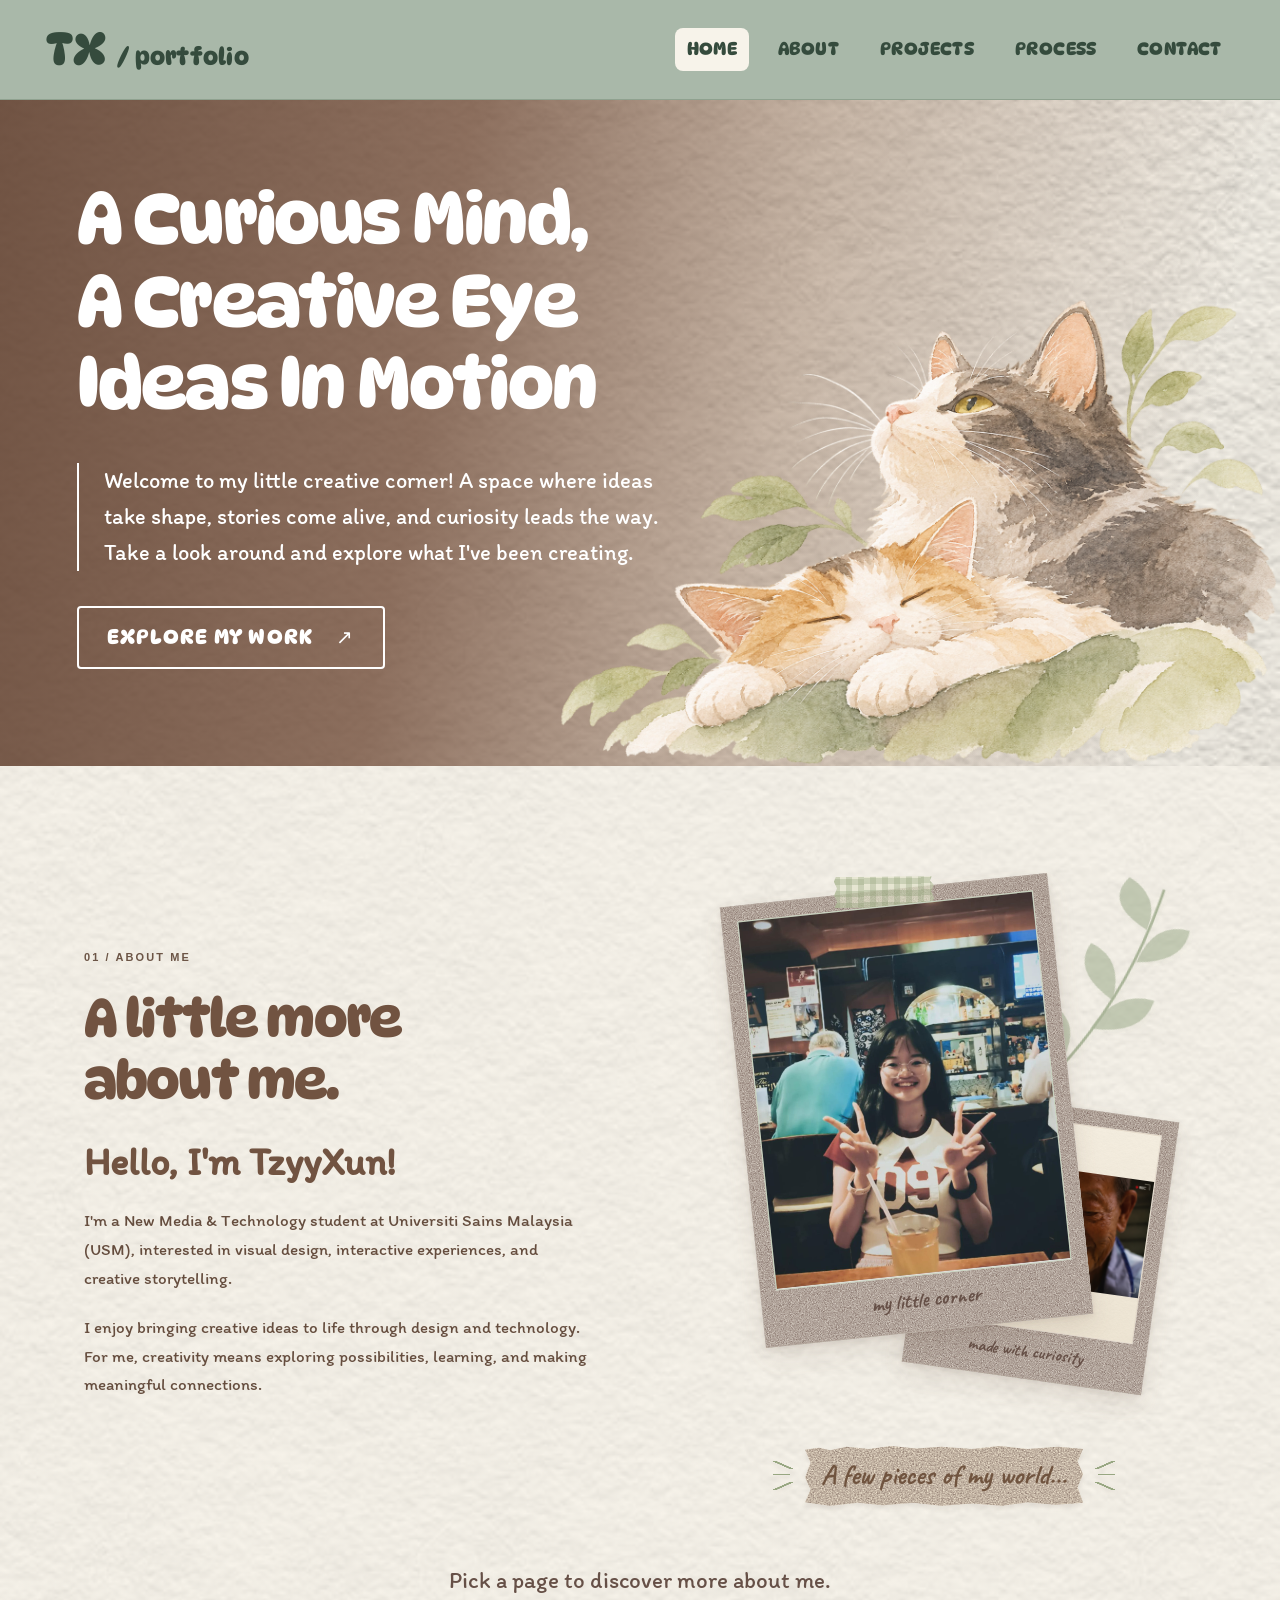
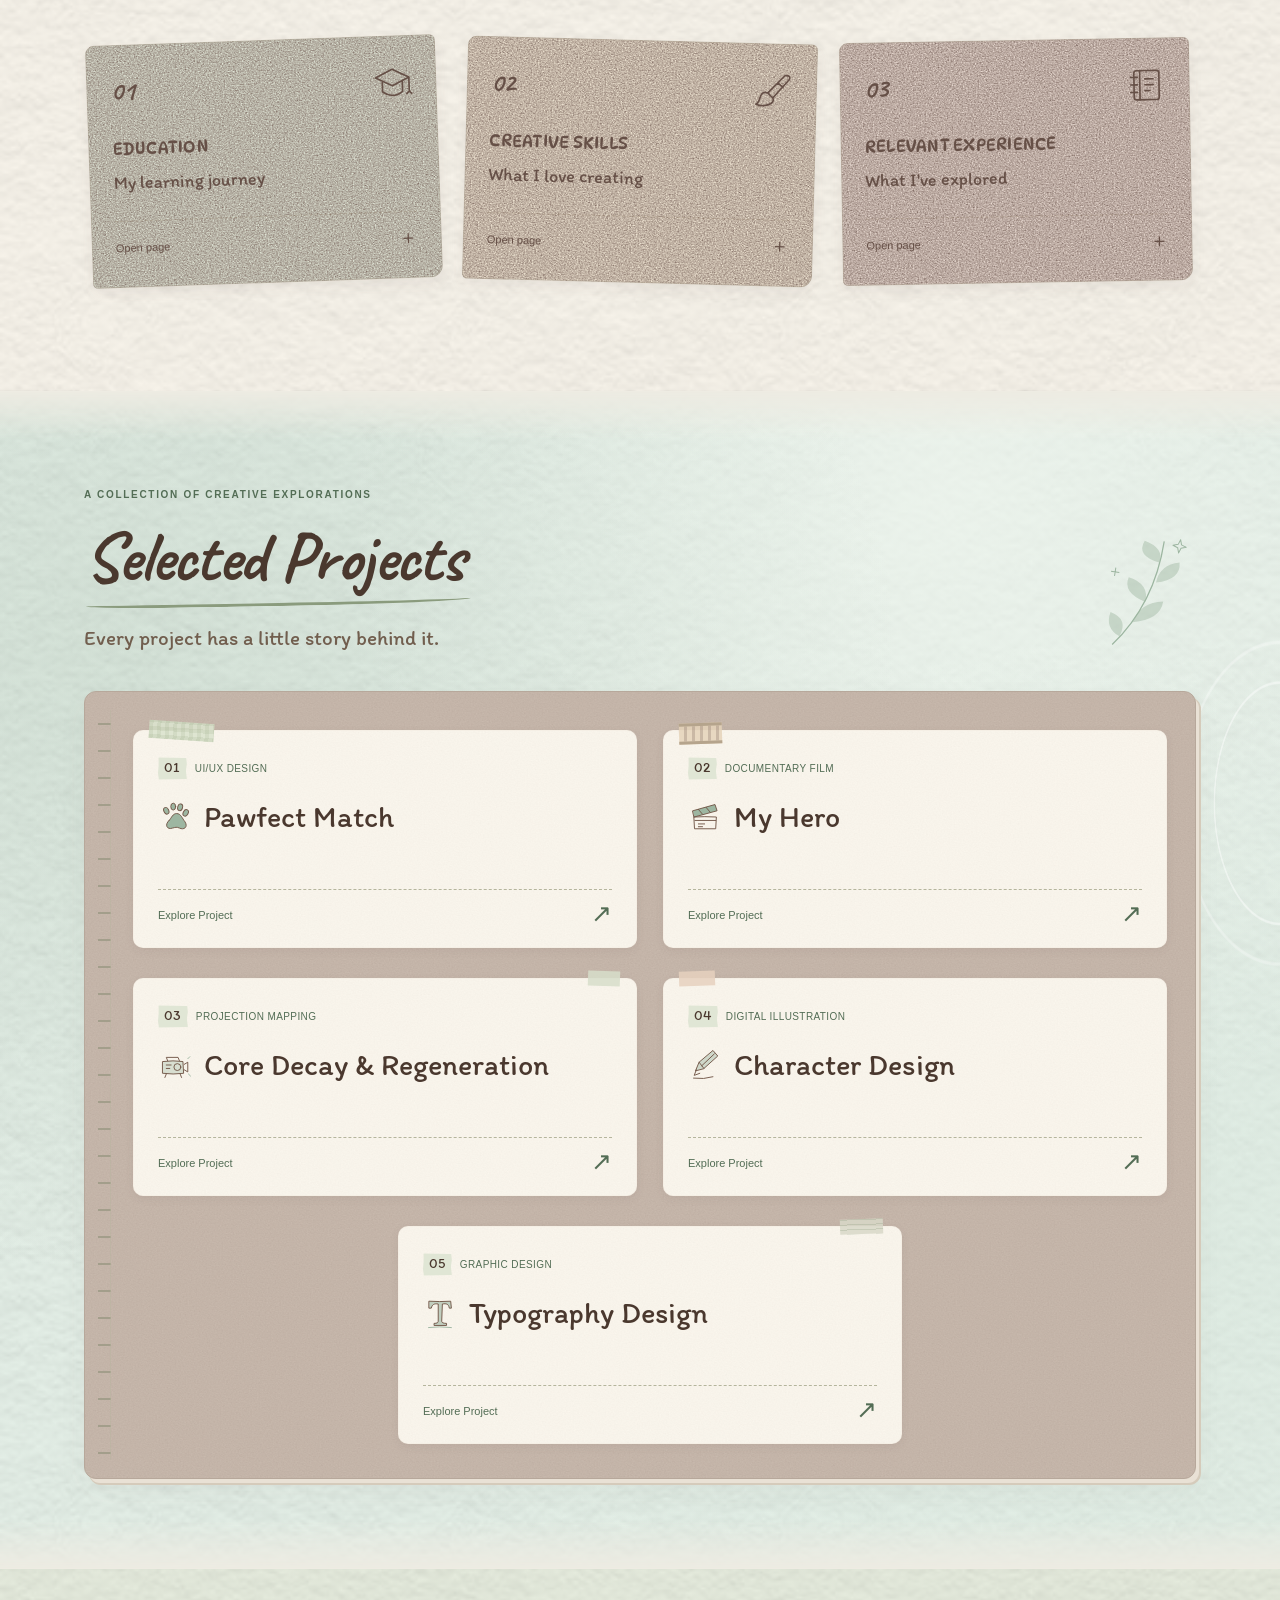
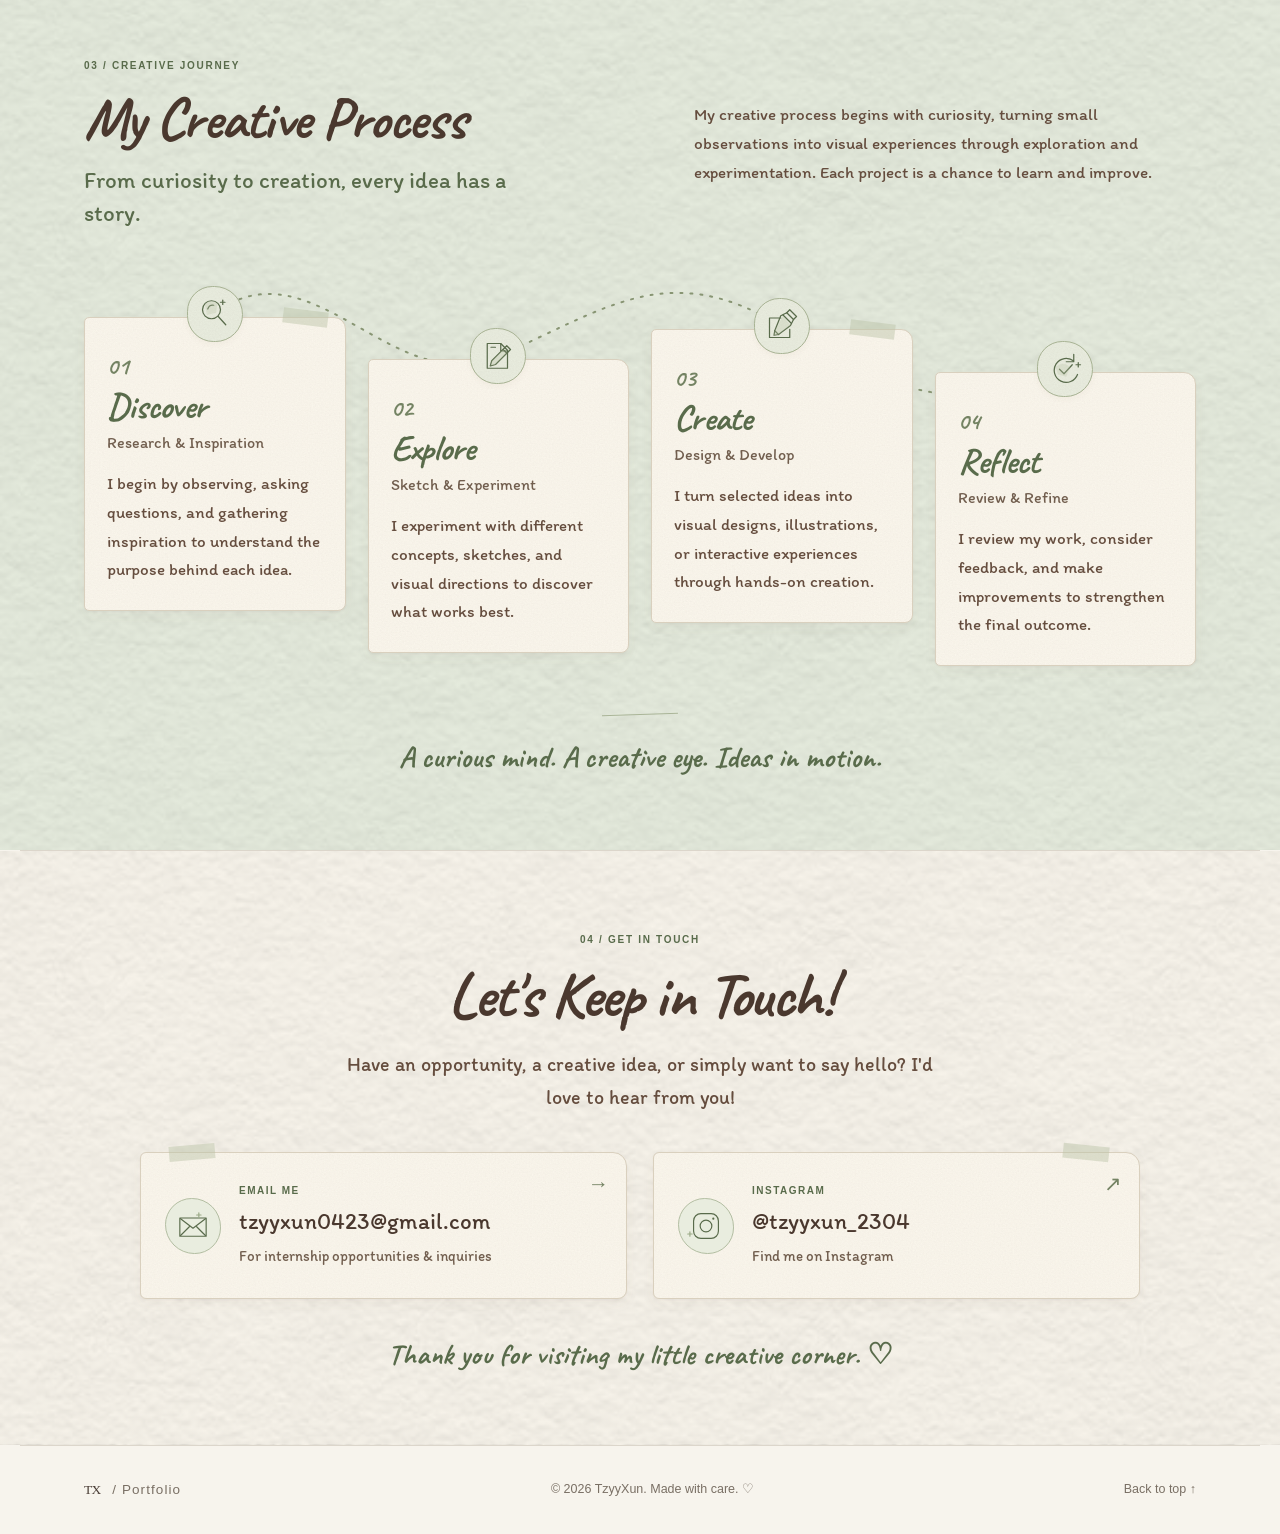
==== commit cd9eaec1: "Fix unexpected question mark" ====
--- a/index.html
+++ b/index.html
@@ -1,4 +1,4 @@
-?<!DOCTYPE html>
+<!DOCTYPE html>
 <html lang="en">
 <head>
   <meta charset="UTF-8">
@@ -229,7 +229,7 @@
       <div class="section-heading projects-heading">
         <p class="eyebrow">A COLLECTION OF CREATIVE EXPLORATIONS</p>
         <h2 id="projects-heading">Selected Projects</h2>
-        <p class="projects-subtitle">Every project has a little story behind it.</p>
+        <p class="projects-subtitle">Every project has a little story behind it.</p>
         <svg class="projects-botanical" viewBox="0 0 100 150" fill="none" aria-hidden="true" focusable="false"><path d="M20 143Q62 88 62 12" stroke="currentColor" stroke-width="1.5"/><g fill="currentColor"><path opacity=".45" d="M60 38Q31 34 39 15Q64 20 60 38M60 62Q89 54 84 34Q61 40 60 62M51 87Q22 80 27 61Q53 65 51 87M40 113Q72 105 72 83Q45 88 40 113M27 132Q8 125 12 105Q35 110 27 132"/></g><path d="m81 7 2 6 6 2-6 2-2 6-2-6-6-2 6-2zM10 52v10m-5-5h10" stroke="currentColor" stroke-width="1.2" stroke-linejoin="round"/></svg>
       </div>
       <div class="project-grid">
@@ -269,8 +269,8 @@
           </span>
         </button>
       </div>
-    </section>
-
+    </section>
+
     <section id="process" class="process section-wrap" aria-labelledby="process-title">
       <div class="journey-heading">
         <header><p class="eyebrow">03 / Creative journey</p><h2 id="process-title">My Creative Process</h2><p class="journey-subtitle">From curiosity to creation, every idea has a story.</p></header>
@@ -320,21 +320,21 @@
         <ol class="pawfect-highlights"><li><span>01</span><h4>Friendly Visual Identity</h4><p>Warm neutral colours, pet imagery, and rounded interface elements create an approachable atmosphere.</p></li><li><span>02</span><h4>Organised Content</h4><p>Shopping, pet care guidance, and health information are separated into clear sections.</p></li><li><span>03</span><h4>Consistent Interface</h4><p>Repeated navigation patterns, icons, and layout styles help maintain consistency across the app.</p></li></ol>
       </section>
       <section aria-labelledby="pawfect-final"><h3 id="pawfect-final"><span>03 /</span> FINAL UI DESIGN</h3><p>The final interface designs showcase the app's main screens, from welcoming users to exploring pet food products and accessing useful pet care information.</p><p class="pawfect-asset-note">Select a design to view it larger. Screens exported together are shown in their original combined image.</p>
-        <div class="pawfect-ui-group"><h4>A. Welcome &amp; Login</h4><div class="pawfect-screen-grid">
-            <figure class="pawfect-screen pawfect-combined"><button type="button" data-pawfect-image="Project%201/2e0b6107-af7c-4989-b9a5-112af92fdc70.png" data-caption="Welcome / Get Started &amp; Login" aria-label="Enlarge Welcome / Get Started &amp; Login" aria-haspopup="dialog" aria-controls="pawfect-viewer"><img src="Project%201/2e0b6107-af7c-4989-b9a5-112af92fdc70.png" alt="Combined Figma screenshot of the Pawfect Match login and welcome screens" loading="lazy" decoding="async"><span>View design &#8599;</span></button><figcaption>Welcome / Get Started &amp; Login</figcaption></figure>
-            <figure class="pawfect-screen"><button type="button" data-pawfect-image="Project%201/ddaa37b3-fcd8-4fe6-a2d5-f0f31ed6c4dd.png" data-caption="Introduction" aria-label="Enlarge Introduction" aria-haspopup="dialog" aria-controls="pawfect-viewer"><img src="Project%201/ddaa37b3-fcd8-4fe6-a2d5-f0f31ed6c4dd.png" alt="Introduction screen with pet photography and Feed with Confidence message" loading="lazy" decoding="async"><span>View design &#8599;</span></button><figcaption>Introduction</figcaption></figure></div></div>
-        <div class="pawfect-ui-group"><h4>B. Home &amp; Navigation</h4><div class="pawfect-screen-grid">
-            <figure class="pawfect-screen"><button type="button" data-pawfect-image="Project%201/ad0b0c36-bddd-409e-aab7-6f93689a072e.png" data-caption="Home" aria-label="Enlarge Home" aria-haspopup="dialog" aria-controls="pawfect-viewer"><img src="Project%201/ad0b0c36-bddd-409e-aab7-6f93689a072e.png" alt="Home screen with cat and dog navigation categories" loading="lazy" decoding="async"><span>View design &#8599;</span></button><figcaption>Home</figcaption></figure>
-            </div></div>
-        <div class="pawfect-ui-group"><h4>C. Pet Food Shopping</h4><div class="pawfect-screen-grid">
-            <figure class="pawfect-screen pawfect-combined"><button type="button" data-pawfect-image="Project%201/58aeed1a-bf8c-44cb-bd41-48a65d336ef1.png" data-caption="Cat Categories &amp; Dog Categories" aria-label="Enlarge Cat Categories &amp; Dog Categories" aria-haspopup="dialog" aria-controls="pawfect-viewer"><img src="Project%201/58aeed1a-bf8c-44cb-bd41-48a65d336ef1.png" alt="Combined Figma screenshot of cat and dog food shopping categories" loading="lazy" decoding="async"><span>View design &#8599;</span></button><figcaption>Cat Categories &amp; Dog Categories</figcaption></figure></div></div>
-        <div class="pawfect-ui-group"><h4>D. Pet Care &amp; Health</h4><div class="pawfect-screen-grid">
-            <figure class="pawfect-screen pawfect-combined"><button type="button" data-pawfect-image="Project%201/274cc0d1-519f-4f54-87a4-f3418e2f4a0e.png" data-caption="Dog Essentials &amp; Cat Essentials" aria-label="Enlarge Dog Essentials &amp; Cat Essentials" aria-haspopup="dialog" aria-controls="pawfect-viewer"><img src="Project%201/274cc0d1-519f-4f54-87a4-f3418e2f4a0e.png" alt="Combined Figma screenshot of dog and cat essentials screens" loading="lazy" decoding="async"><span>View design &#8599;</span></button><figcaption>Dog Essentials &amp; Cat Essentials</figcaption></figure>
-            <figure class="pawfect-screen pawfect-combined"><button type="button" data-pawfect-image="Project%201/08e1894d-597c-48de-9d0d-b5620e8da20a.png" data-caption="Cat Common Issues &amp; Dog Common Issues" aria-label="Enlarge Cat Common Issues &amp; Dog Common Issues" aria-haspopup="dialog" aria-controls="pawfect-viewer"><img src="Project%201/08e1894d-597c-48de-9d0d-b5620e8da20a.png" alt="Combined Figma screenshot of common cat and dog health issues" loading="lazy" decoding="async"><span>View design &#8599;</span></button><figcaption>Cat Common Issues &amp; Dog Common Issues</figcaption></figure>
-            <figure class="pawfect-screen"><button type="button" data-pawfect-image="Project%201/d1d2a577-e721-458a-9652-2387071803e1.png" data-caption="Health Basics" aria-label="Enlarge Health Basics" aria-haspopup="dialog" aria-controls="pawfect-viewer"><img src="Project%201/d1d2a577-e721-458a-9652-2387071803e1.png" alt="Health Basics screen showing pet care and nutrition information" loading="lazy" decoding="async"><span>View design &#8599;</span></button><figcaption>Health Basics</figcaption></figure></div></div>
-        <div class="pawfect-ui-group"><h4>E. Brand &amp; Information</h4><div class="pawfect-screen-grid">
-            <figure class="pawfect-screen pawfect-combined"><button type="button" data-pawfect-image="Project%201/975f1278-0253-4fb2-ab7b-197675e2263b.png" data-caption="Our Story &amp; About Us" aria-label="Enlarge Our Story &amp; About Us" aria-haspopup="dialog" aria-controls="pawfect-viewer"><img src="Project%201/975f1278-0253-4fb2-ab7b-197675e2263b.png" alt="Combined Figma screenshot of Our Story and About Us pages" loading="lazy" decoding="async"><span>View design &#8599;</span></button><figcaption>Our Story &amp; About Us</figcaption></figure>
-            <figure class="pawfect-screen"><button type="button" data-pawfect-image="Project%201/68067760-8a4b-43bb-9c9f-4724da369867.png" data-caption="Contact" aria-label="Enlarge Contact" aria-haspopup="dialog" aria-controls="pawfect-viewer"><img src="Project%201/68067760-8a4b-43bb-9c9f-4724da369867.png" alt="Pawfect Match contact information screen" loading="lazy" decoding="async"><span>View design &#8599;</span></button><figcaption>Contact</figcaption></figure>
+        <div class="pawfect-ui-group"><h4>A. Welcome &amp; Login</h4><div class="pawfect-screen-grid">
+            <figure class="pawfect-screen pawfect-combined"><button type="button" data-pawfect-image="Project%201/2e0b6107-af7c-4989-b9a5-112af92fdc70.png" data-caption="Welcome / Get Started &amp; Login" aria-label="Enlarge Welcome / Get Started &amp; Login" aria-haspopup="dialog" aria-controls="pawfect-viewer"><img src="Project%201/2e0b6107-af7c-4989-b9a5-112af92fdc70.png" alt="Combined Figma screenshot of the Pawfect Match login and welcome screens" loading="lazy" decoding="async"><span>View design &#8599;</span></button><figcaption>Welcome / Get Started &amp; Login</figcaption></figure>
+            <figure class="pawfect-screen"><button type="button" data-pawfect-image="Project%201/ddaa37b3-fcd8-4fe6-a2d5-f0f31ed6c4dd.png" data-caption="Introduction" aria-label="Enlarge Introduction" aria-haspopup="dialog" aria-controls="pawfect-viewer"><img src="Project%201/ddaa37b3-fcd8-4fe6-a2d5-f0f31ed6c4dd.png" alt="Introduction screen with pet photography and Feed with Confidence message" loading="lazy" decoding="async"><span>View design &#8599;</span></button><figcaption>Introduction</figcaption></figure></div></div>
+        <div class="pawfect-ui-group"><h4>B. Home &amp; Navigation</h4><div class="pawfect-screen-grid">
+            <figure class="pawfect-screen"><button type="button" data-pawfect-image="Project%201/ad0b0c36-bddd-409e-aab7-6f93689a072e.png" data-caption="Home" aria-label="Enlarge Home" aria-haspopup="dialog" aria-controls="pawfect-viewer"><img src="Project%201/ad0b0c36-bddd-409e-aab7-6f93689a072e.png" alt="Home screen with cat and dog navigation categories" loading="lazy" decoding="async"><span>View design &#8599;</span></button><figcaption>Home</figcaption></figure>
+            </div></div>
+        <div class="pawfect-ui-group"><h4>C. Pet Food Shopping</h4><div class="pawfect-screen-grid">
+            <figure class="pawfect-screen pawfect-combined"><button type="button" data-pawfect-image="Project%201/58aeed1a-bf8c-44cb-bd41-48a65d336ef1.png" data-caption="Cat Categories &amp; Dog Categories" aria-label="Enlarge Cat Categories &amp; Dog Categories" aria-haspopup="dialog" aria-controls="pawfect-viewer"><img src="Project%201/58aeed1a-bf8c-44cb-bd41-48a65d336ef1.png" alt="Combined Figma screenshot of cat and dog food shopping categories" loading="lazy" decoding="async"><span>View design &#8599;</span></button><figcaption>Cat Categories &amp; Dog Categories</figcaption></figure></div></div>
+        <div class="pawfect-ui-group"><h4>D. Pet Care &amp; Health</h4><div class="pawfect-screen-grid">
+            <figure class="pawfect-screen pawfect-combined"><button type="button" data-pawfect-image="Project%201/274cc0d1-519f-4f54-87a4-f3418e2f4a0e.png" data-caption="Dog Essentials &amp; Cat Essentials" aria-label="Enlarge Dog Essentials &amp; Cat Essentials" aria-haspopup="dialog" aria-controls="pawfect-viewer"><img src="Project%201/274cc0d1-519f-4f54-87a4-f3418e2f4a0e.png" alt="Combined Figma screenshot of dog and cat essentials screens" loading="lazy" decoding="async"><span>View design &#8599;</span></button><figcaption>Dog Essentials &amp; Cat Essentials</figcaption></figure>
+            <figure class="pawfect-screen pawfect-combined"><button type="button" data-pawfect-image="Project%201/08e1894d-597c-48de-9d0d-b5620e8da20a.png" data-caption="Cat Common Issues &amp; Dog Common Issues" aria-label="Enlarge Cat Common Issues &amp; Dog Common Issues" aria-haspopup="dialog" aria-controls="pawfect-viewer"><img src="Project%201/08e1894d-597c-48de-9d0d-b5620e8da20a.png" alt="Combined Figma screenshot of common cat and dog health issues" loading="lazy" decoding="async"><span>View design &#8599;</span></button><figcaption>Cat Common Issues &amp; Dog Common Issues</figcaption></figure>
+            <figure class="pawfect-screen"><button type="button" data-pawfect-image="Project%201/d1d2a577-e721-458a-9652-2387071803e1.png" data-caption="Health Basics" aria-label="Enlarge Health Basics" aria-haspopup="dialog" aria-controls="pawfect-viewer"><img src="Project%201/d1d2a577-e721-458a-9652-2387071803e1.png" alt="Health Basics screen showing pet care and nutrition information" loading="lazy" decoding="async"><span>View design &#8599;</span></button><figcaption>Health Basics</figcaption></figure></div></div>
+        <div class="pawfect-ui-group"><h4>E. Brand &amp; Information</h4><div class="pawfect-screen-grid">
+            <figure class="pawfect-screen pawfect-combined"><button type="button" data-pawfect-image="Project%201/975f1278-0253-4fb2-ab7b-197675e2263b.png" data-caption="Our Story &amp; About Us" aria-label="Enlarge Our Story &amp; About Us" aria-haspopup="dialog" aria-controls="pawfect-viewer"><img src="Project%201/975f1278-0253-4fb2-ab7b-197675e2263b.png" alt="Combined Figma screenshot of Our Story and About Us pages" loading="lazy" decoding="async"><span>View design &#8599;</span></button><figcaption>Our Story &amp; About Us</figcaption></figure>
+            <figure class="pawfect-screen"><button type="button" data-pawfect-image="Project%201/68067760-8a4b-43bb-9c9f-4724da369867.png" data-caption="Contact" aria-label="Enlarge Contact" aria-haspopup="dialog" aria-controls="pawfect-viewer"><img src="Project%201/68067760-8a4b-43bb-9c9f-4724da369867.png" alt="Pawfect Match contact information screen" loading="lazy" decoding="async"><span>View design &#8599;</span></button><figcaption>Contact</figcaption></figure>
             <figure class="pawfect-screen"><button type="button" data-pawfect-image="Project%201/0b06b9b0-f414-406d-b90c-bef7d1b8848a.png" data-caption="Credits" aria-label="Enlarge Credits" aria-haspopup="dialog" aria-controls="pawfect-viewer"><img src="Project%201/0b06b9b0-f414-406d-b90c-bef7d1b8848a.png" alt="Pawfect Match credits screen listing image sources, information sources and design resources" loading="lazy" decoding="async"><span>View design &#8599;</span></button><figcaption>Credits</figcaption></figure></div></div>
       </section>
       <section class="pawfect-reflection" aria-labelledby="pawfect-reflection"><h3 id="pawfect-reflection"><span>04 /</span> DESIGN REFLECTION</h3><p>Through Pawfect Match, I gained confidence in using Figma to organise varied content across multiple mobile screens.</p><p>The project taught me to balance visual appeal with clear navigation and readable information, and to consider how individual interface choices shape the overall experience.</p></section>
@@ -344,7 +344,7 @@
     <div class="pawfect-viewer-toolbar"><span>DESIGN DETAIL</span><button type="button" class="pawfect-close" aria-label="Close enlarged image" autofocus>&times;</button></div>
     <img class="pawfect-viewer-image" alt="">
     <div class="pawfect-viewer-navigation"><button type="button" data-direction="-1" aria-label="Previous image">&#8592;</button><p id="pawfect-viewer-caption" aria-live="polite"></p><button type="button" data-direction="1" aria-label="Next image">&#8594;</button></div>
-  </dialog>
+  </dialog>
   <template id="hero-template">
     <article class="hero-content">
       <header><p class="hero-kicker">DOCUMENTARY FILM</p><h2 id="hero-title">My Hero &ndash; Grandpa</h2><p class="hero-subtitle">A Story of Everyday Love &amp; Quiet Dedication</p>
@@ -381,7 +381,7 @@
       <section aria-labelledby="typography-reflection"><h3 id="typography-reflection">06 / REFLECTION</h3><h4>What I Learned</h4><p>This project helped me understand how typography can function as both information and visual expression. I learned how grid systems, spacing, contrast, and hierarchy can support readability within an experimental design. Working with Bodoni also strengthened my attention to letterform details and typographic consistency.</p></section>
     </article>
   </template>
-
+
   <template id="character-template">
     <article class="character-content">
       <header><p class="character-kicker">DIGITAL ILLUSTRATION / CHARACTER DESIGN</p><h2 id="character-title">Character Design</h2><p class="character-subtitle">An original character, from silhouette to expression.</p><p class="character-meta">Original Character Design</p></header>
@@ -393,7 +393,7 @@
       <section aria-labelledby="character-reflection"><h3 id="character-reflection">06 / REFLECTION</h3><p>This project helped me improve my understanding of character proportions, visual consistency, and expressive design. I learned how small details, such as accessories, clothing, and facial expressions, can communicate a character's personality. Developing the character from early studies to a final illustration also strengthened my confidence in digital character design.</p></section>
     </article>
   </template>
-
+
   <template id="mapping-template">
     <article class="mapping-content">
       <header>
@@ -438,7 +438,7 @@
         <section aria-labelledby="project-outcome-heading"><h3 id="project-outcome-heading"><span>03 /</span> Final Outcome</h3><p>Placeholder: Final work, outcomes, and reflections to be added.</p></section>
       </div>
     </div>
-  </dialog>
+  </dialog>
   <dialog id="artwork-gallery" aria-labelledby="artwork-gallery-heading">
     <div class="artwork-gallery-paper">
       <button type="button" class="artwork-gallery-close" aria-label="Close artwork gallery" autofocus>&times;</button>
